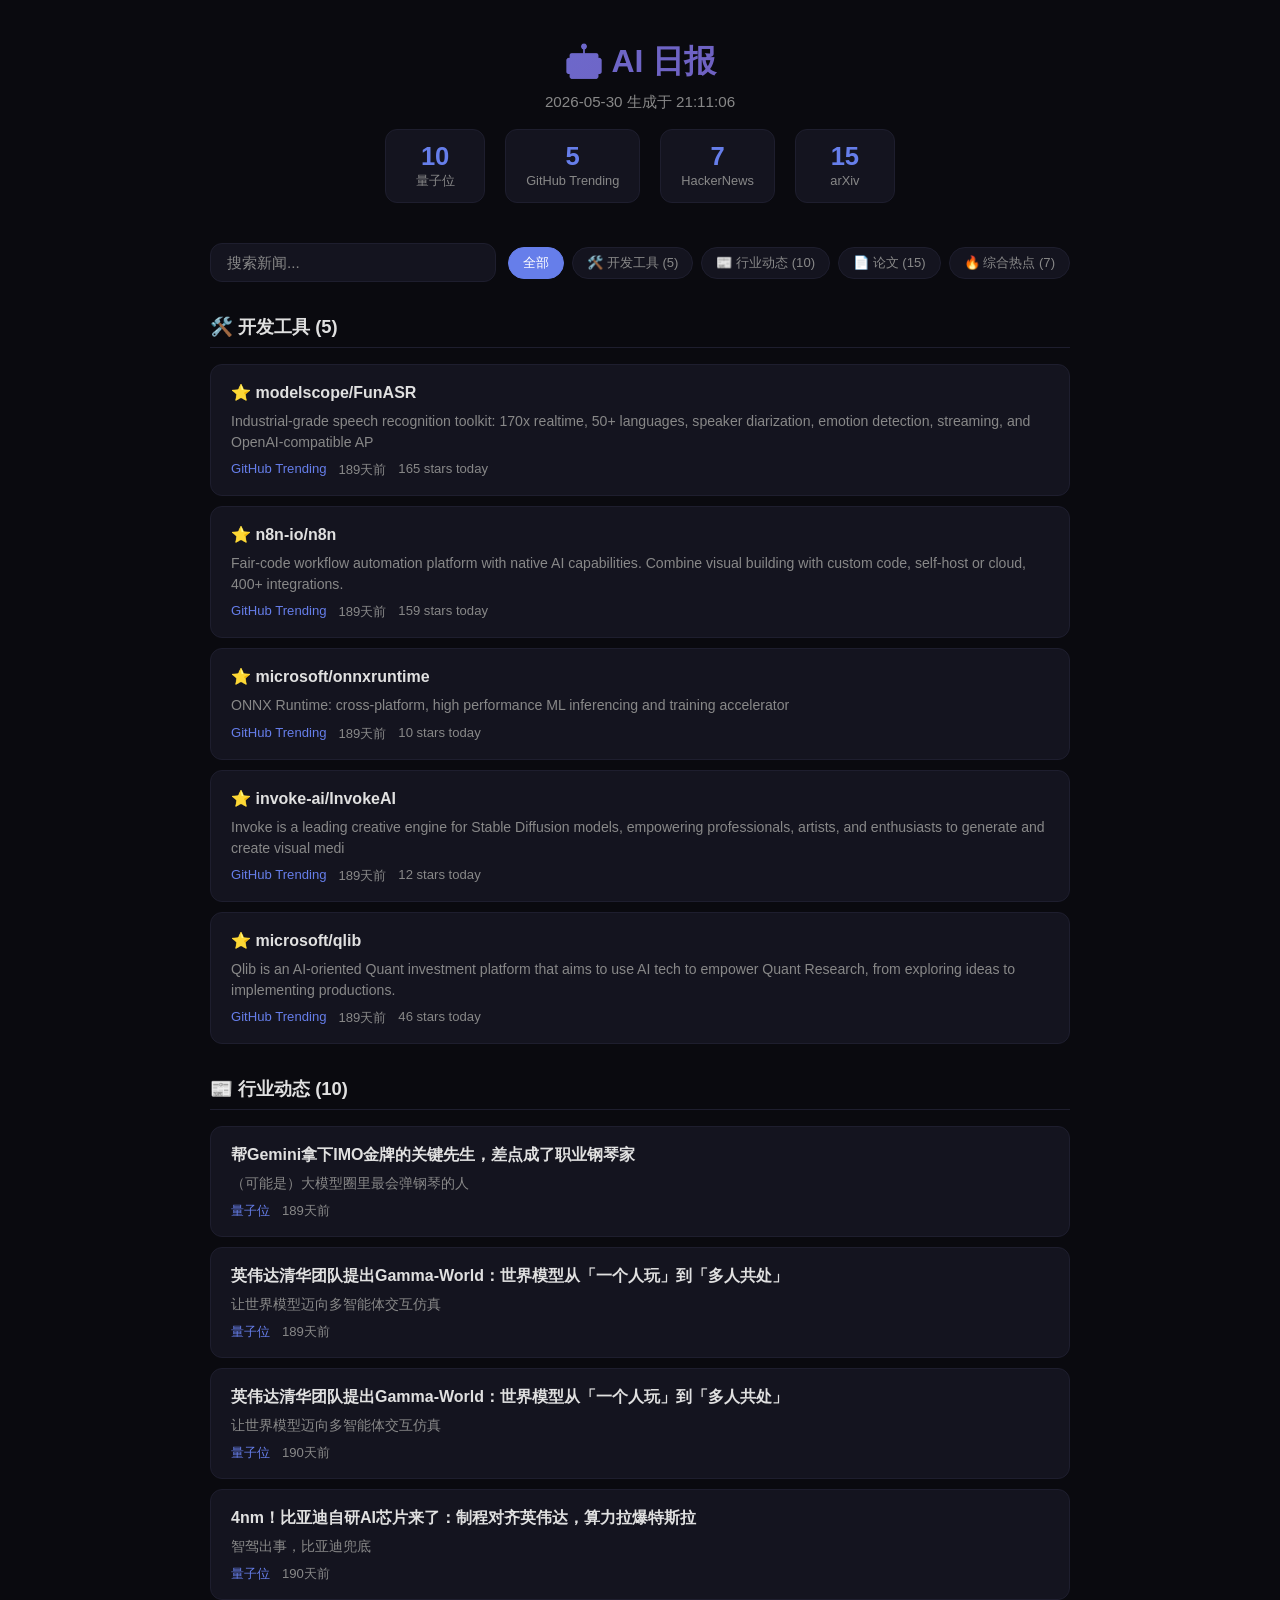
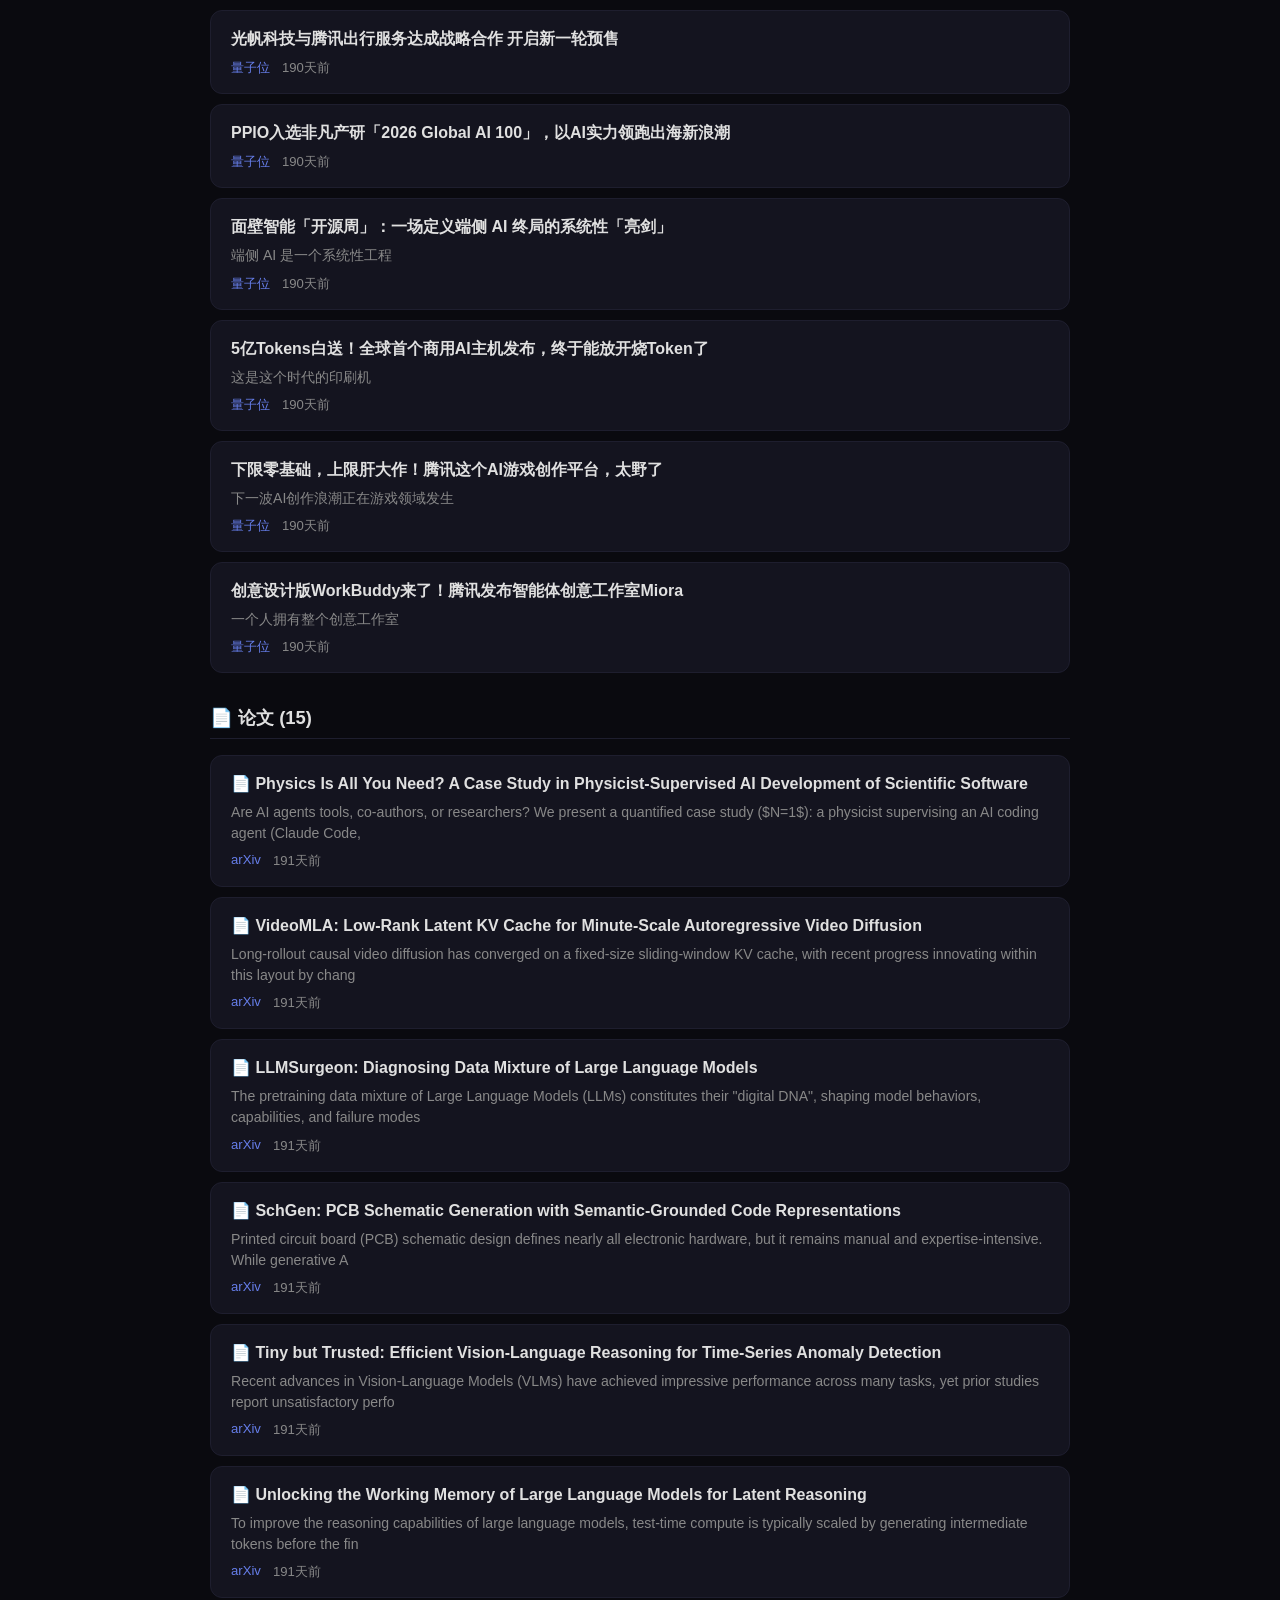
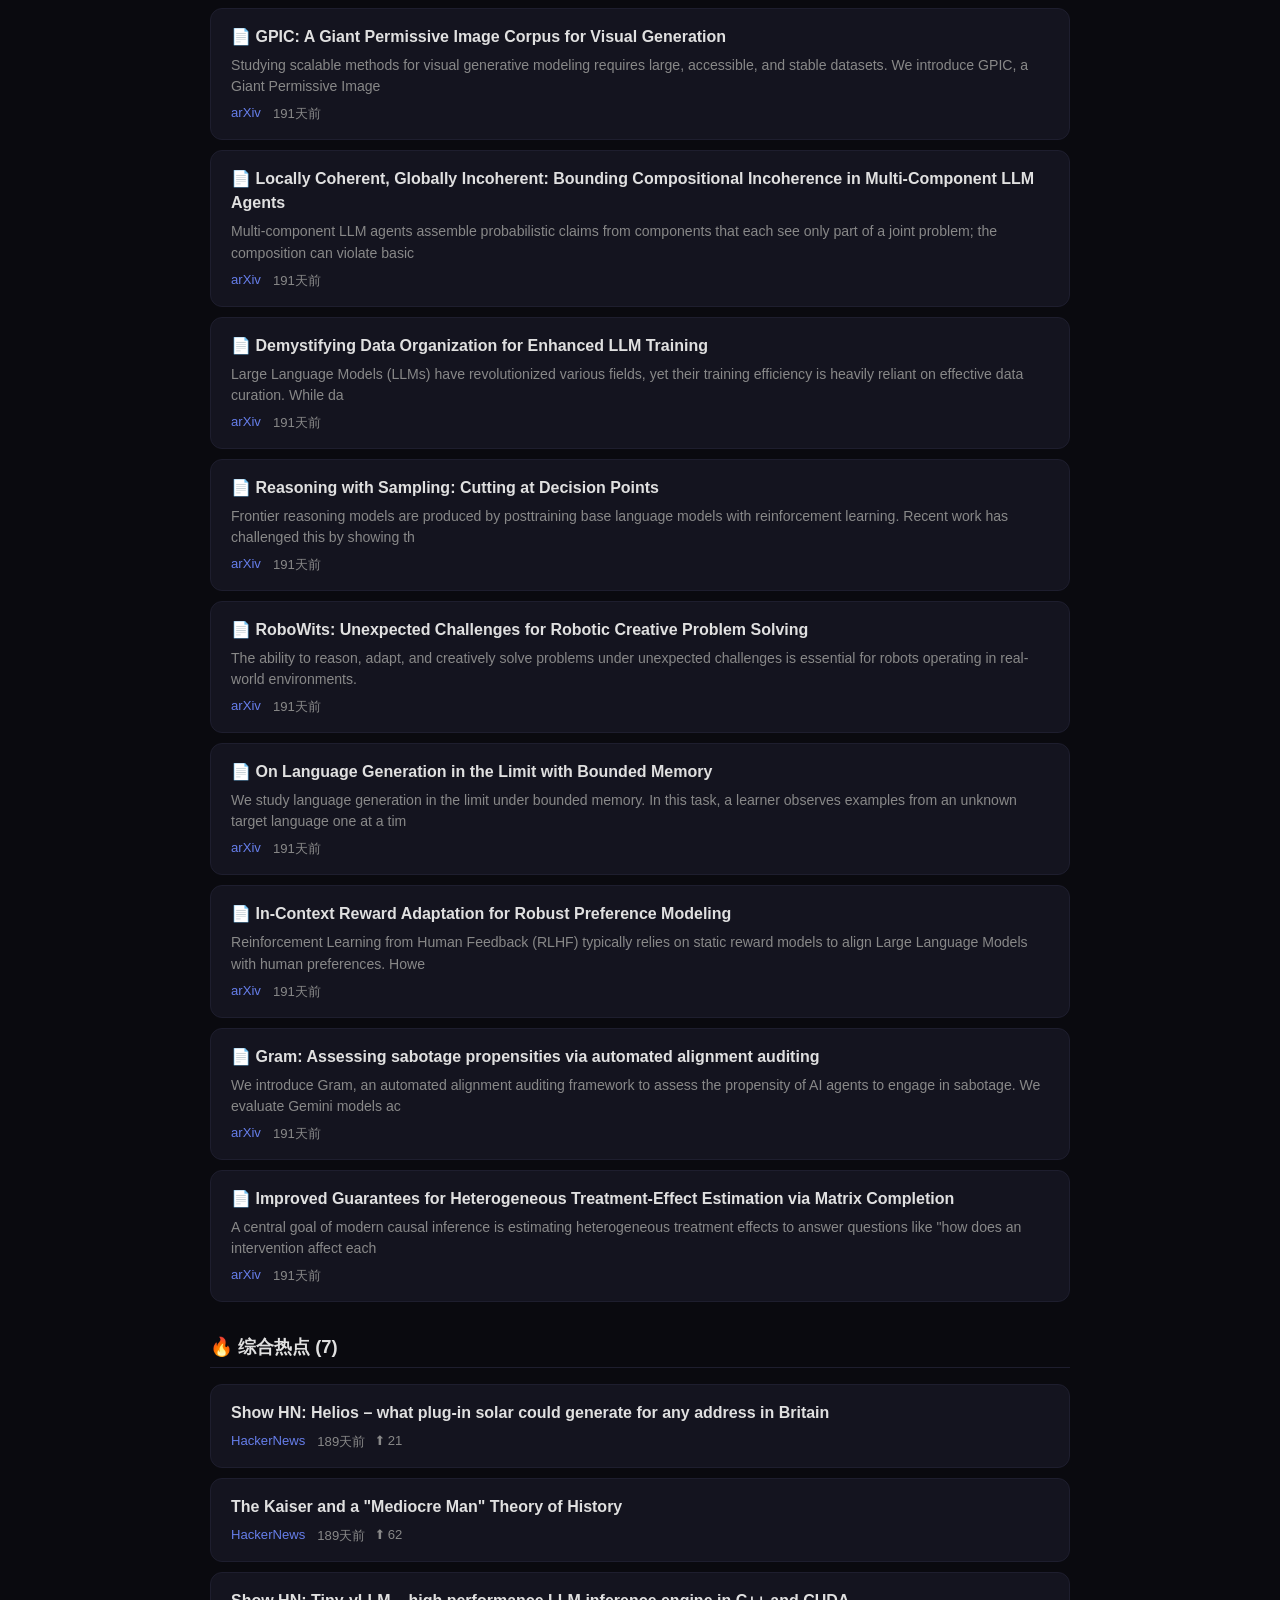
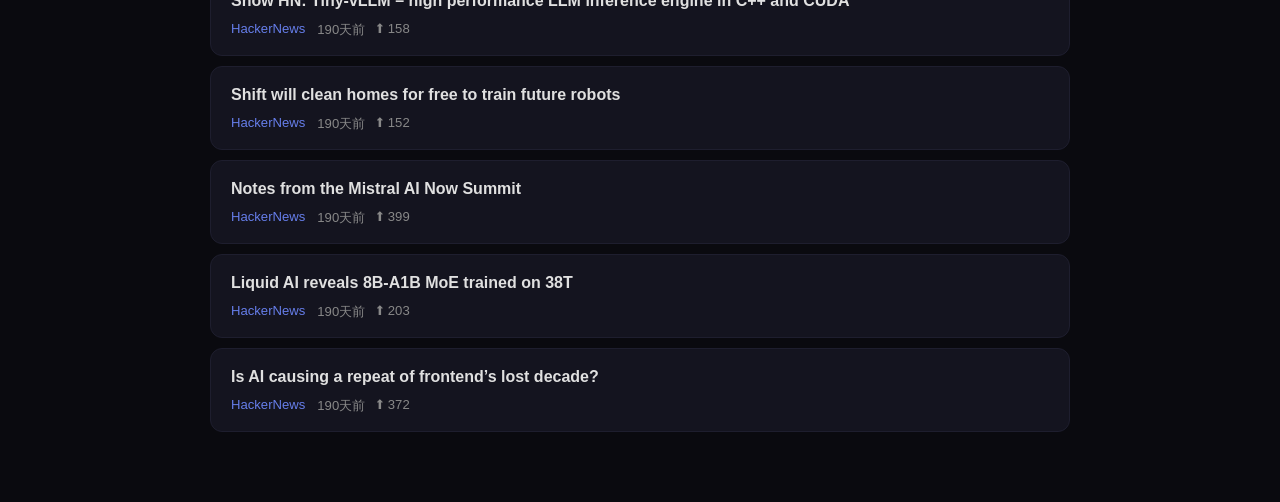
==== assets/index.html @ e18d920a "@ feat: AI 热点日报 v1.0 - 6个免费数据源：aihot/GitHub Trending/HackerNews/Product Hunt/机器之心+量子位/arXiv - 暗色主题日报" ====
<!DOCTYPE html>
<html lang="zh-CN">
<head>
<meta charset="UTF-8">
<meta name="viewport" content="width=device-width, initial-scale=1.0">
<title>AI 日报</title>
<style>
*{margin:0;padding:0;box-sizing:border-box}
:root{
  --bg:#0a0a0f;--card:#14141f;--border:#1e1e2e;
  --text:#e0e0e0;--text2:#888;--accent:#667eea;
  --accent2:#764ba2;--green:#2ed573;--orange:#ffa502;--red:#ff4757;
  --radius:12px;
}
body{font-family:-apple-system,BlinkMacSystemFont,'Segoe UI',sans-serif;background:var(--bg);color:var(--text);min-height:100vh}
a{color:var(--accent);text-decoration:none}a:hover{text-decoration:underline}

.header{text-align:center;padding:40px 20px 20px;position:relative}
.header h1{font-size:2em;background:linear-gradient(135deg,var(--accent),var(--accent2));-webkit-background-clip:text;-webkit-text-fill-color:transparent;margin-bottom:8px}
.header .date{color:var(--text2);font-size:.95em}
.header .stats{display:flex;gap:20px;justify-content:center;margin-top:16px;flex-wrap:wrap}
.stat{background:var(--card);border:1px solid var(--border);border-radius:var(--radius);padding:12px 20px;text-align:center;min-width:100px}
.stat .num{font-size:1.6em;font-weight:800;color:var(--accent)}
.stat .label{color:var(--text2);font-size:.8em;margin-top:2px}

.controls{max-width:900px;margin:20px auto;padding:0 20px;display:flex;gap:12px;flex-wrap:wrap;align-items:center}
.search{flex:1;min-width:200px;padding:10px 16px;background:var(--card);border:1px solid var(--border);border-radius:var(--radius);color:var(--text);font-size:.95em;outline:none}
.search:focus{border-color:var(--accent)}
.search::placeholder{color:var(--text2)}

.tags{display:flex;gap:8px;flex-wrap:wrap}
.tag{padding:6px 14px;border-radius:20px;font-size:.82em;cursor:pointer;border:1px solid var(--border);background:var(--card);color:var(--text2);transition:all .2s}
.tag:hover,.tag.active{background:var(--accent);color:#fff;border-color:var(--accent)}

.main{max-width:900px;margin:0 auto;padding:0 20px 60px}

.section{margin-top:32px}
.section-title{font-size:1.15em;font-weight:700;color:var(--text);margin-bottom:16px;padding-bottom:8px;border-bottom:1px solid var(--border)}

.item{background:var(--card);border:1px solid var(--border);border-radius:var(--radius);padding:16px 20px;margin-bottom:10px;transition:border-color .2s;display:block}
.item:hover{border-color:var(--accent)}
.item-title{font-size:1em;font-weight:600;color:var(--text);line-height:1.5}
.item-meta{display:flex;gap:12px;margin-top:8px;font-size:.82em;color:var(--text2);flex-wrap:wrap}
.item-meta .source{color:var(--accent);font-weight:500}
.item-summary{color:var(--text2);font-size:.88em;margin-top:6px;line-height:1.5}

.source-pills{display:flex;gap:6px;flex-wrap:wrap;margin-top:8px}
.source-pill{font-size:.72em;padding:2px 8px;border-radius:10px;background:rgba(102,126,234,.15);color:var(--accent)}

.empty{text-align:center;padding:60px 20px;color:var(--text2)}
.empty .icon{font-size:3em;margin-bottom:12px}

.loading{text-align:center;padding:60px 20px;color:var(--text2)}
.spinner{width:40px;height:40px;border:3px solid var(--border);border-top-color:var(--accent);border-radius:50%;animation:spin 1s linear infinite;margin:0 auto 16px}
@keyframes spin{to{transform:rotate(360deg)}}

@media(max-width:600px){
  .header h1{font-size:1.5em}
  .controls{flex-direction:column}
  .item{padding:12px 16px}
}
</style>
</head>
<body>

<div class="header">
  <h1>🤖 AI 日报</h1>
  <div class="date" id="date"></div>
  <div class="stats" id="stats"></div>
</div>

<div class="controls">
  <input class="search" id="search" placeholder="搜索新闻..." autocomplete="off">
  <div class="tags" id="tags"></div>
</div>

<div class="main" id="main">
  <div class="loading"><div class="spinner"></div>加载中...</div>
</div>

<script>
const CAT_LABELS = {
  'ai-models':'🧠 AI 模型','ai-products':'🚀 AI 产品','ai-tools':'🛠️ 开发工具',
  'ai-industry':'📰 行业动态','ai-paper':'📄 论文','ai-general':'🔥 综合热点',
  'tip':'💡 技巧','industry':'🏢 行业','paper':'📄 论文'
};
let DATA = null;
let activeTag = 'all';

async function loadData(){
  try{
    const r = await fetch('./latest.json?t='+Date.now());
    if(!r.ok) throw new Error(r.status);
    DATA = await r.json();
    render();
  }catch(e){
    document.getElementById('main').innerHTML='<div class="empty"><div class="icon">📭</div><p>暂无数据，请稍后再试</p><p style="font-size:.85em;margin-top:8px;color:#555">'+e.message+'</p></div>';
  }
}

function render(){
  if(!DATA)return;
  // Date
  document.getElementById('date').textContent=DATA.date+' 生成于 '+new Date(DATA.generated_at).toLocaleTimeString('zh-CN');
  // Stats
  let statsHtml='';
  for(const[src,cnt] of Object.entries(DATA.sources||{})){
    statsHtml+=`<div class="stat"><div class="num">${cnt}</div><div class="label">${src}</div></div>`;
  }
  document.getElementById('stats').innerHTML=statsHtml;
  // Tags
  const cats=Object.keys(DATA.categories||{});
  let tagsHtml='<div class="tag active" data-cat="all">全部</div>';
  for(const cat of cats){
    const label=CAT_LABELS[cat]||cat;
    const count=DATA.categories[cat].items.length;
    tagsHtml+=`<div class="tag" data-cat="${cat}">${label} (${count})</div>`;
  }
  document.getElementById('tags').innerHTML=tagsHtml;
  document.querySelectorAll('.tag').forEach(t=>{
    t.onclick=()=>{
      document.querySelectorAll('.tag').forEach(x=>x.classList.remove('active'));
      t.classList.add('active');
      activeTag=t.dataset.cat;
      renderItems();
    };
  });
  renderItems();
}

function renderItems(){
  if(!DATA)return;
  const q=document.getElementById('search').value.toLowerCase();
  let html='';
  const cats=activeTag==='all'?Object.keys(DATA.categories||{}):[activeTag];
  let total=0;
  for(const cat of cats){
    const group=DATA.categories[cat];
    if(!group)continue;
    const items=group.items.filter(i=>{
      if(q&&!i.title.toLowerCase().includes(q)&&!(i.summary||'').toLowerCase().includes(q))return false;
      return true;
    });
    if(!items.length)continue;
    total+=items.length;
    html+=`<div class="section"><div class="section-title">${group.label} (${items.length})</div>`;
    for(const item of items){
      html+=`<a class="item" href="${esc(item.url)}" target="_blank" rel="noopener">
        <div class="item-title">${esc(item.title)}</div>
        ${item.summary?`<div class="item-summary">${esc(item.summary.slice(0,150))}</div>`:''}
        <div class="item-meta">
          <span class="source">${esc(item.source_name||item.source)}</span>
          <span>${timeAgo(item.published_at)}</span>
          ${item.meta&&item.meta.score?`<span>⬆ ${item.meta.score}</span>`:''}
          ${item.meta&&item.meta.stars?`<span>${item.meta.stars}</span>`:''}
        </div>
      </a>`;
    }
    html+='</div>';
  }
  if(!total)html='<div class="empty"><div class="icon">🔍</div><p>没有匹配的新闻</p></div>';
  document.getElementById('main').innerHTML=html;
}

function esc(s){return(s||'').replace(/&/g,'&amp;').replace(/</g,'&lt;').replace(/>/g,'&gt;').replace(/"/g,'&quot;')}
function timeAgo(iso){
  if(!iso)return'';
  try{
    const d=new Date(iso);const now=Date.now();const diff=(now-d.getTime())/1000;
    if(diff<60)return'刚刚';if(diff<3600)return Math.floor(diff/60)+'分钟前';
    if(diff<86400)return Math.floor(diff/3600)+'小时前';
    return Math.floor(diff/86400)+'天前';
  }catch(e){return''}
}

document.getElementById('search').addEventListener('input',renderItems);
loadData();
</script>
</body>
</html>
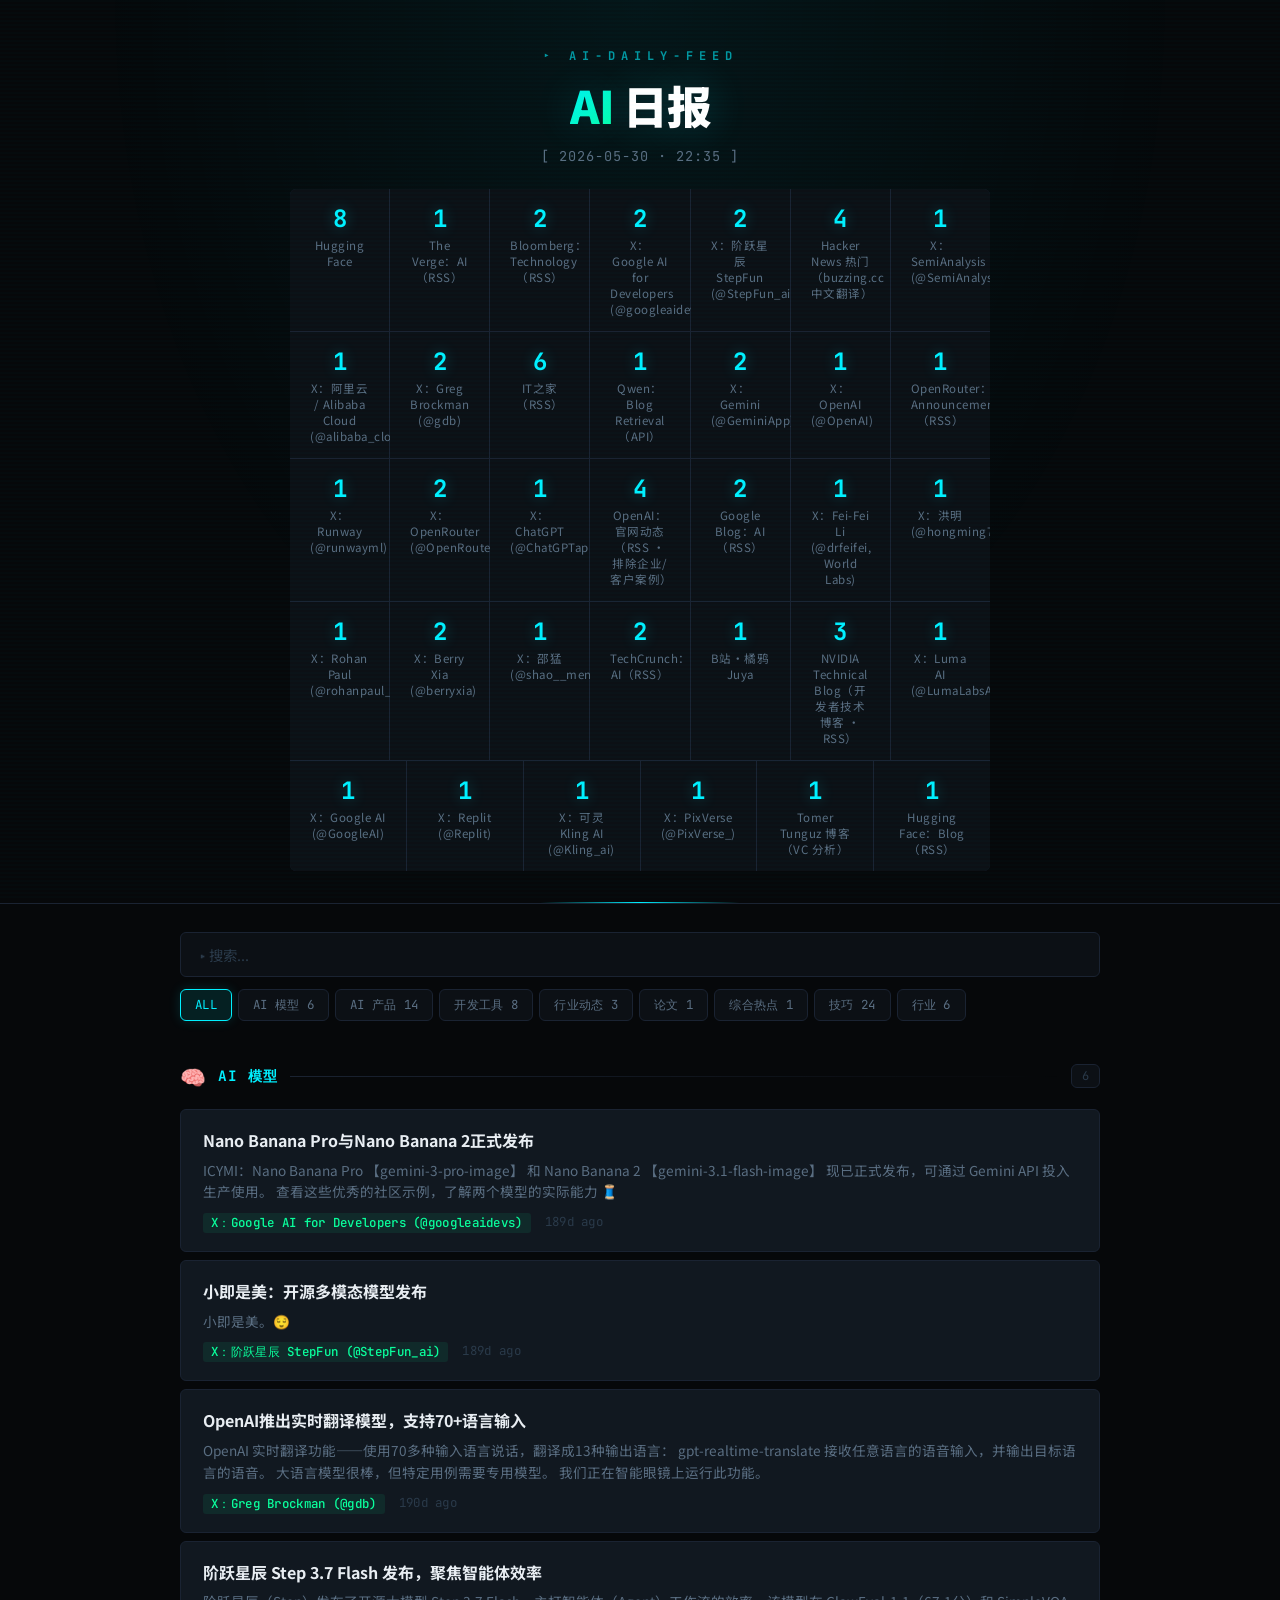
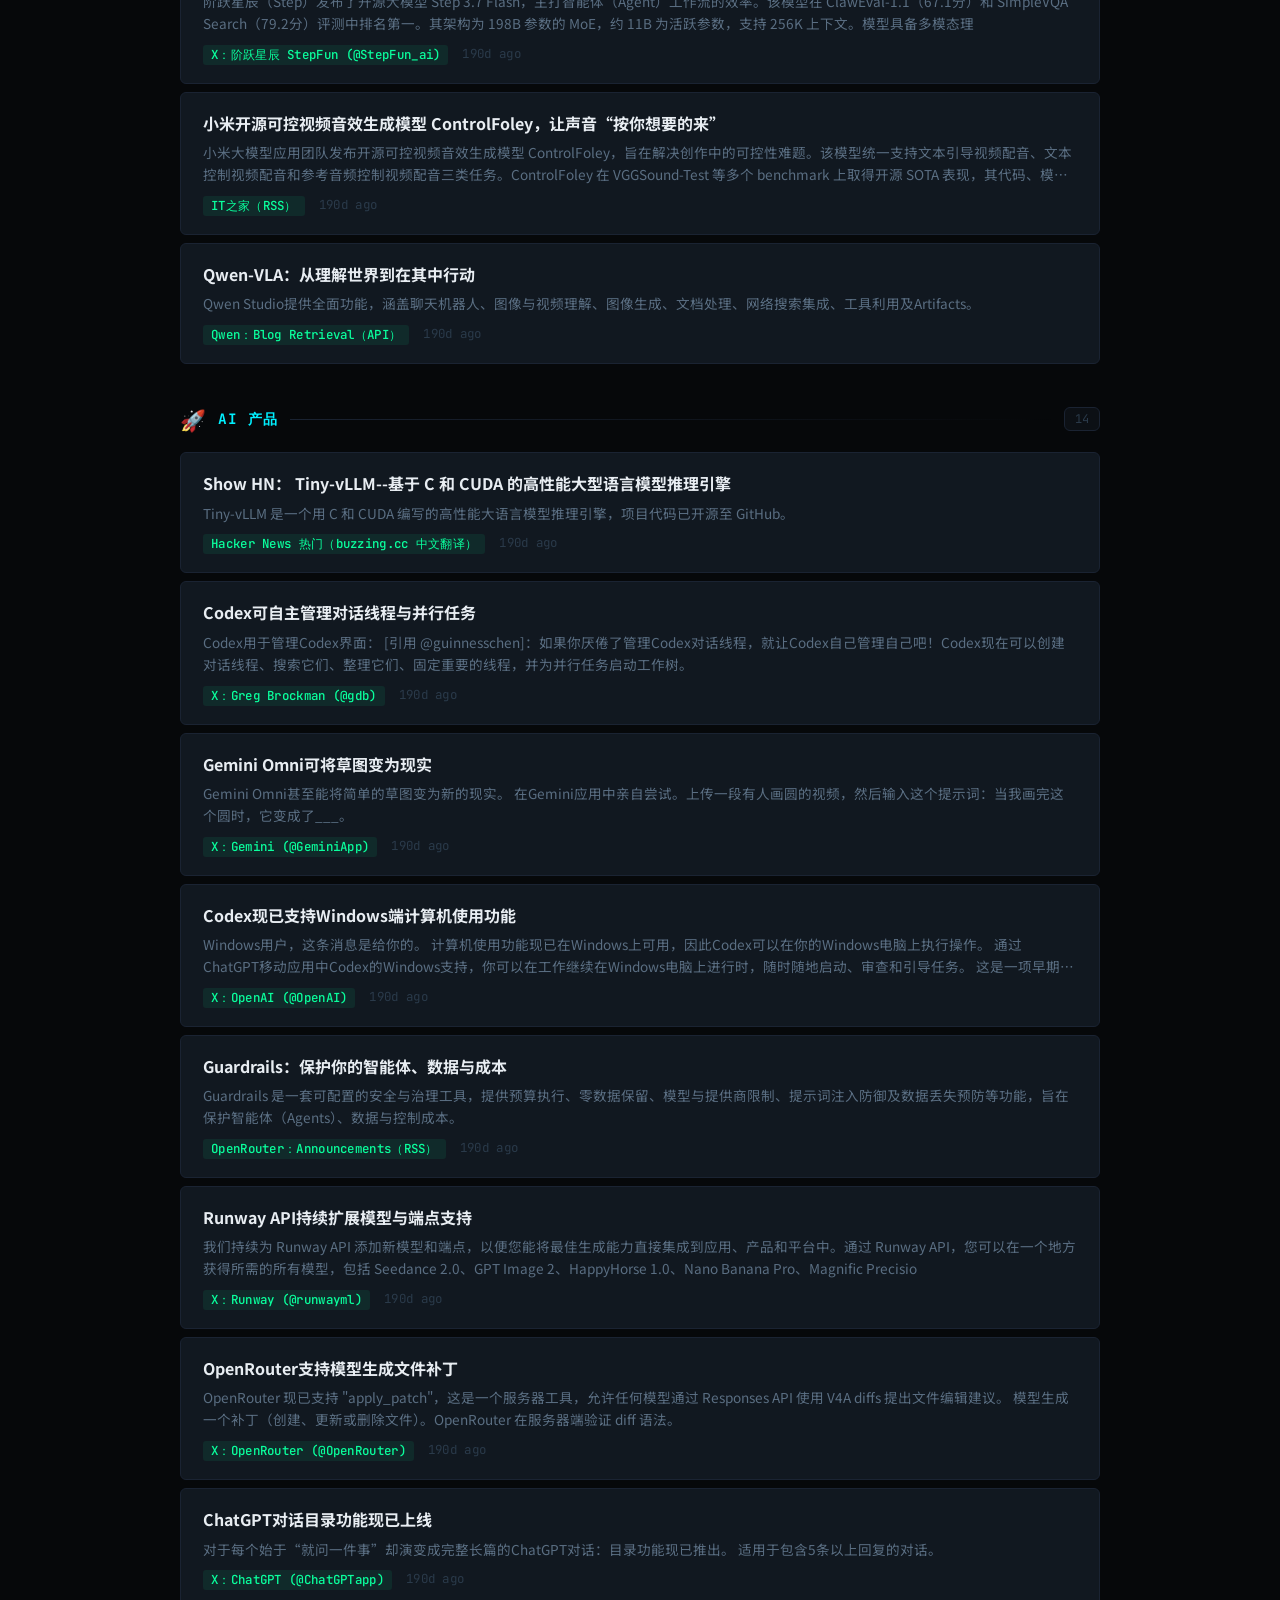
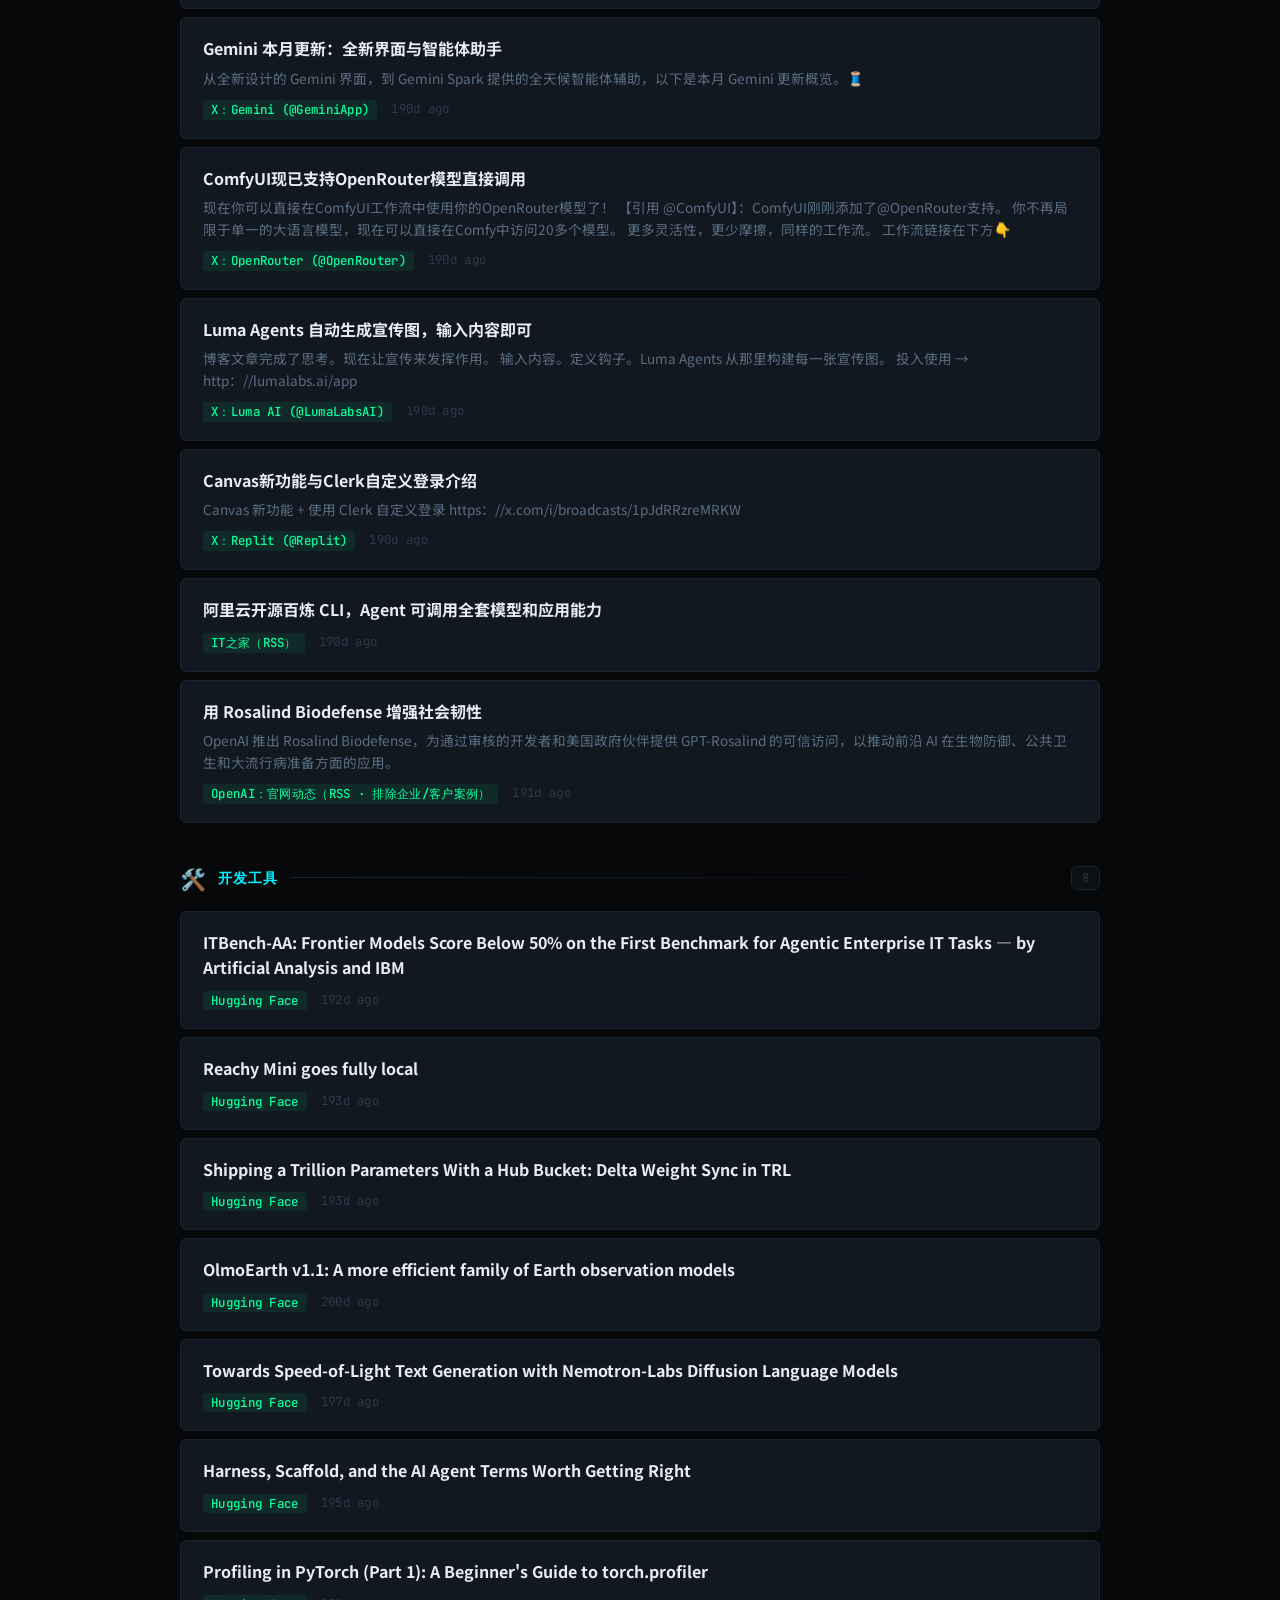
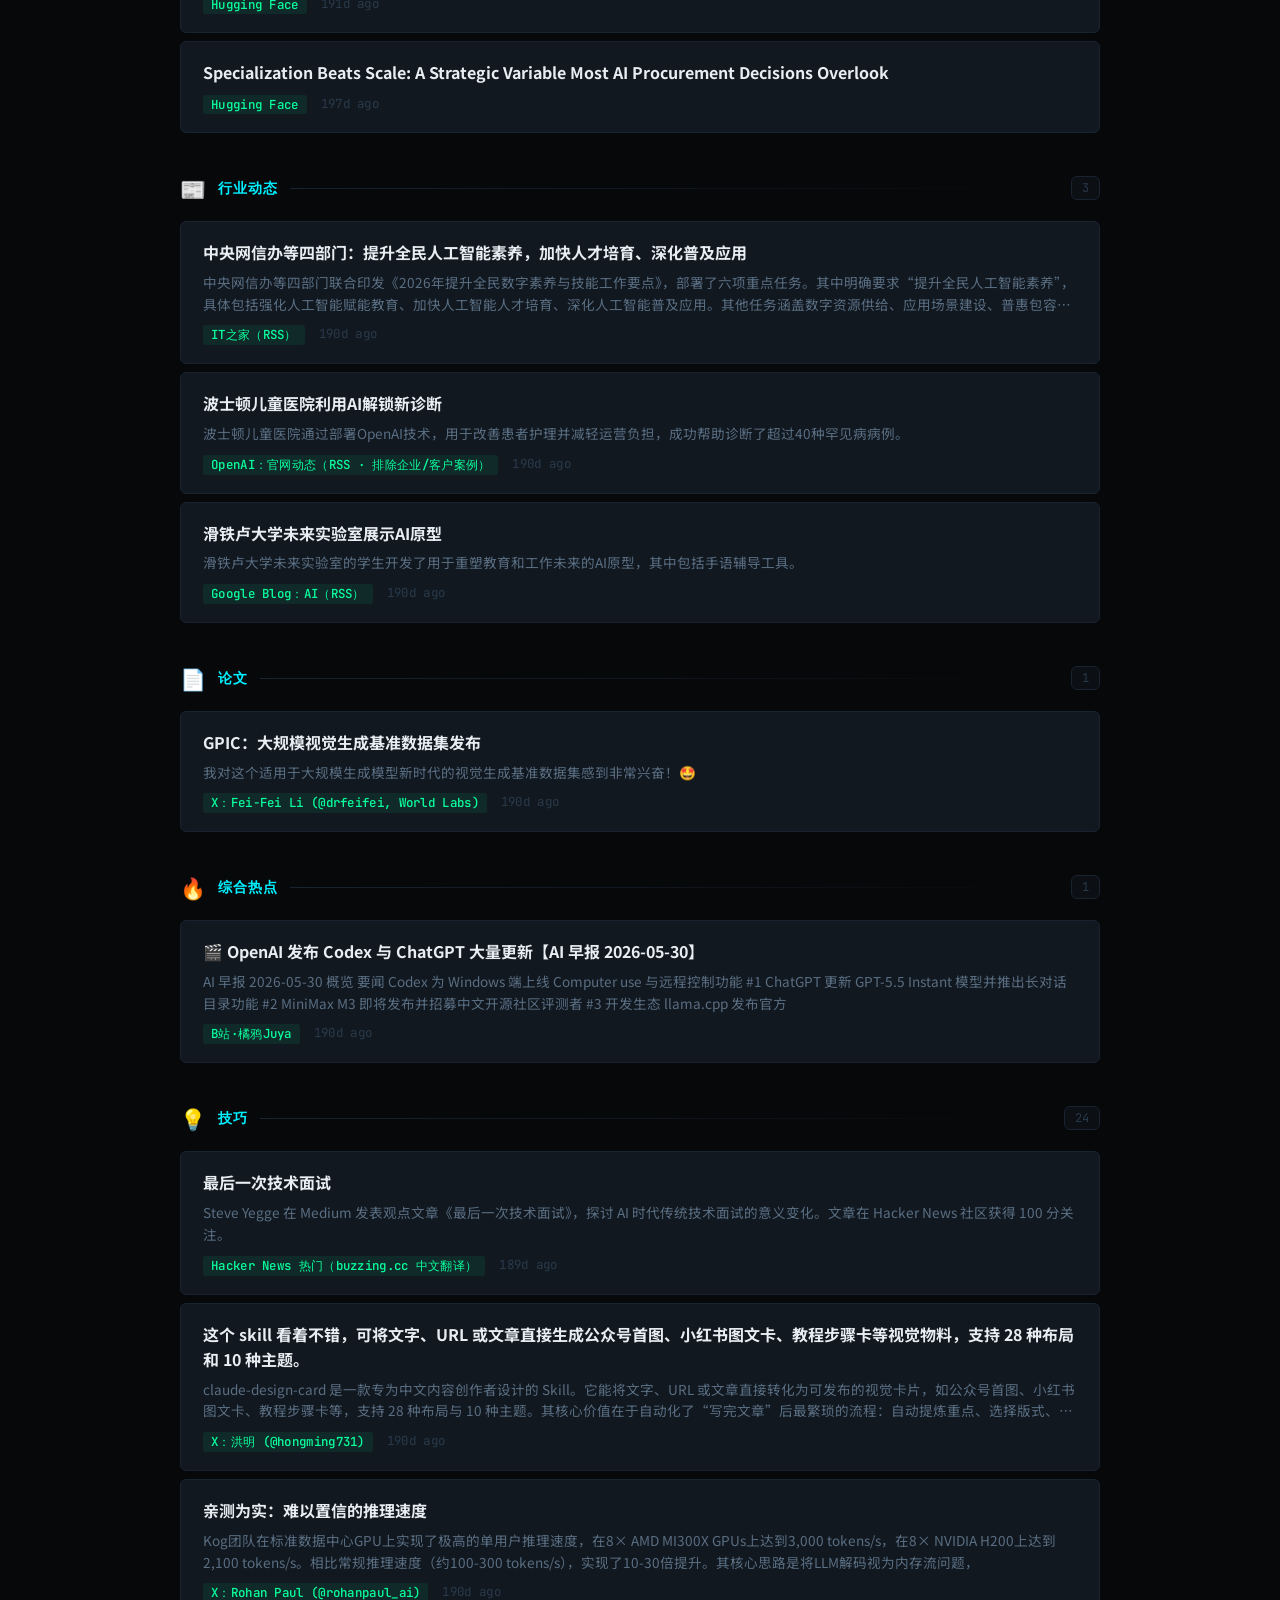
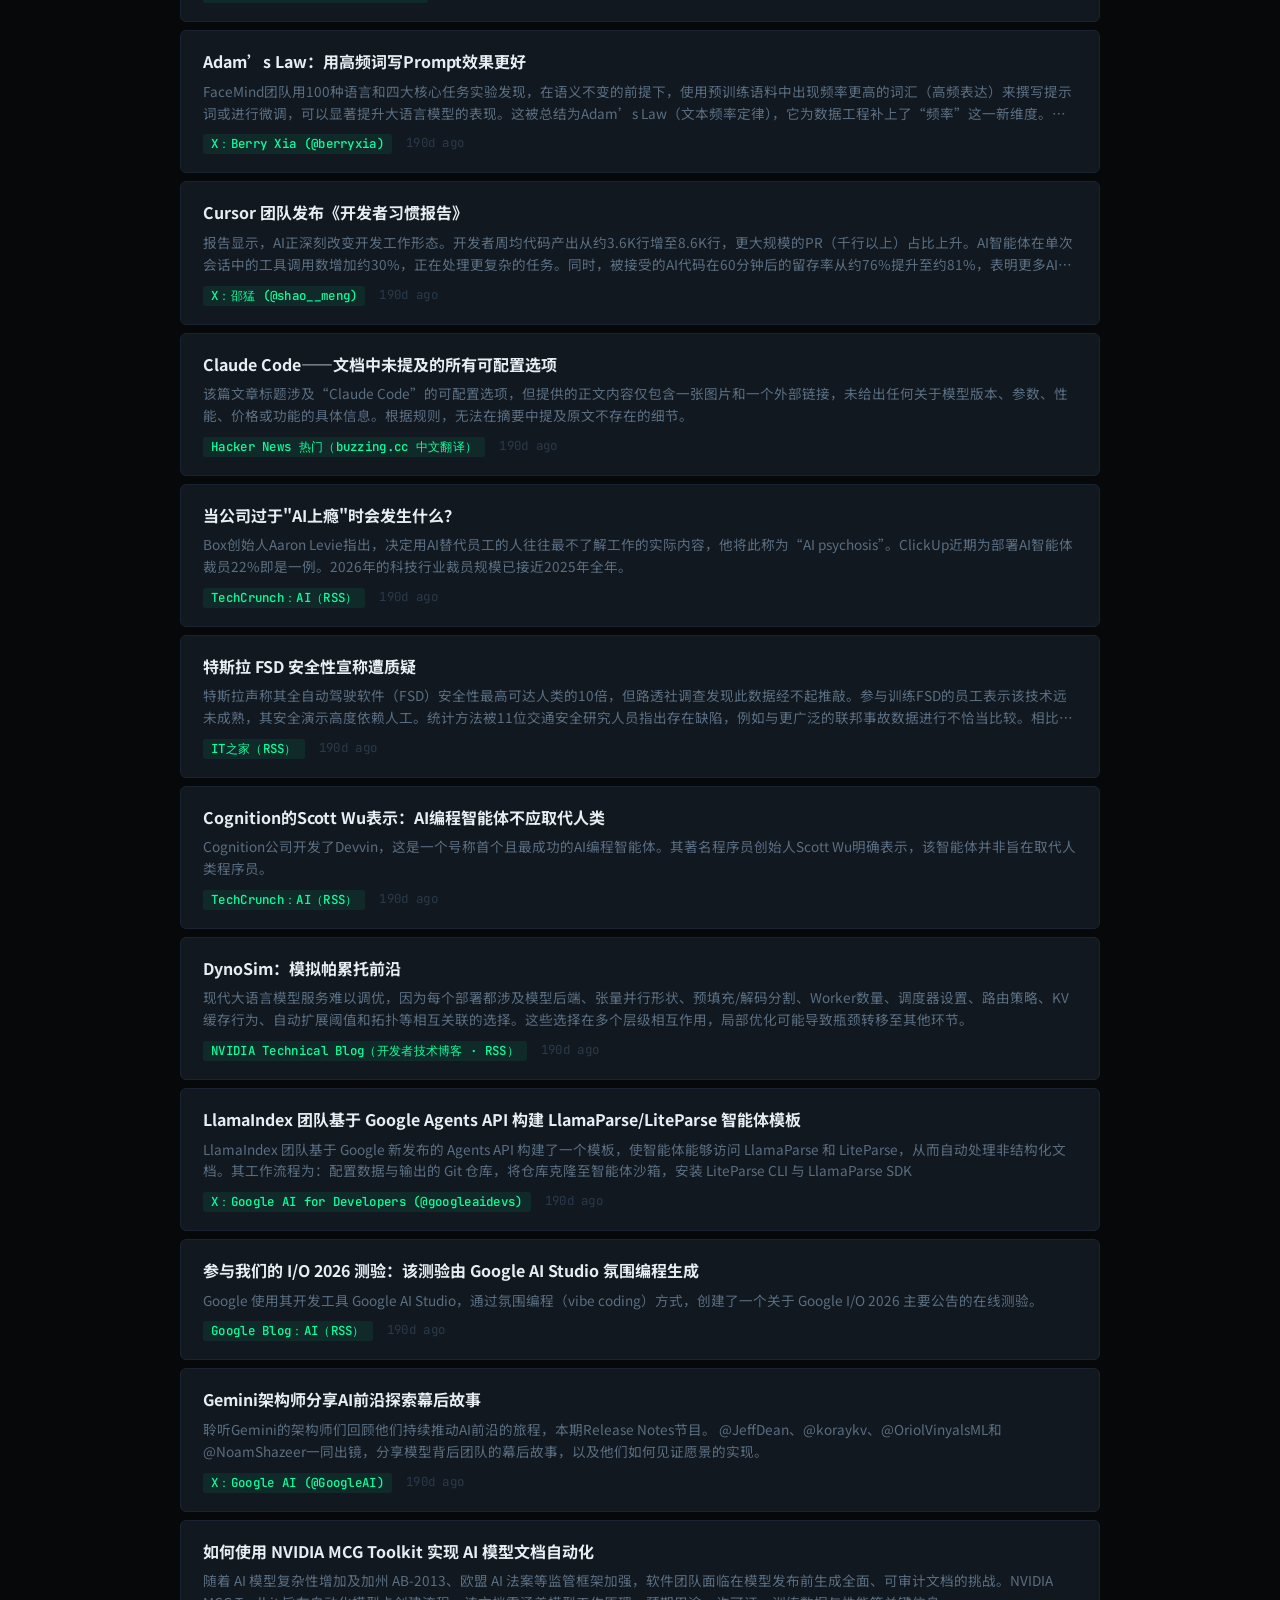
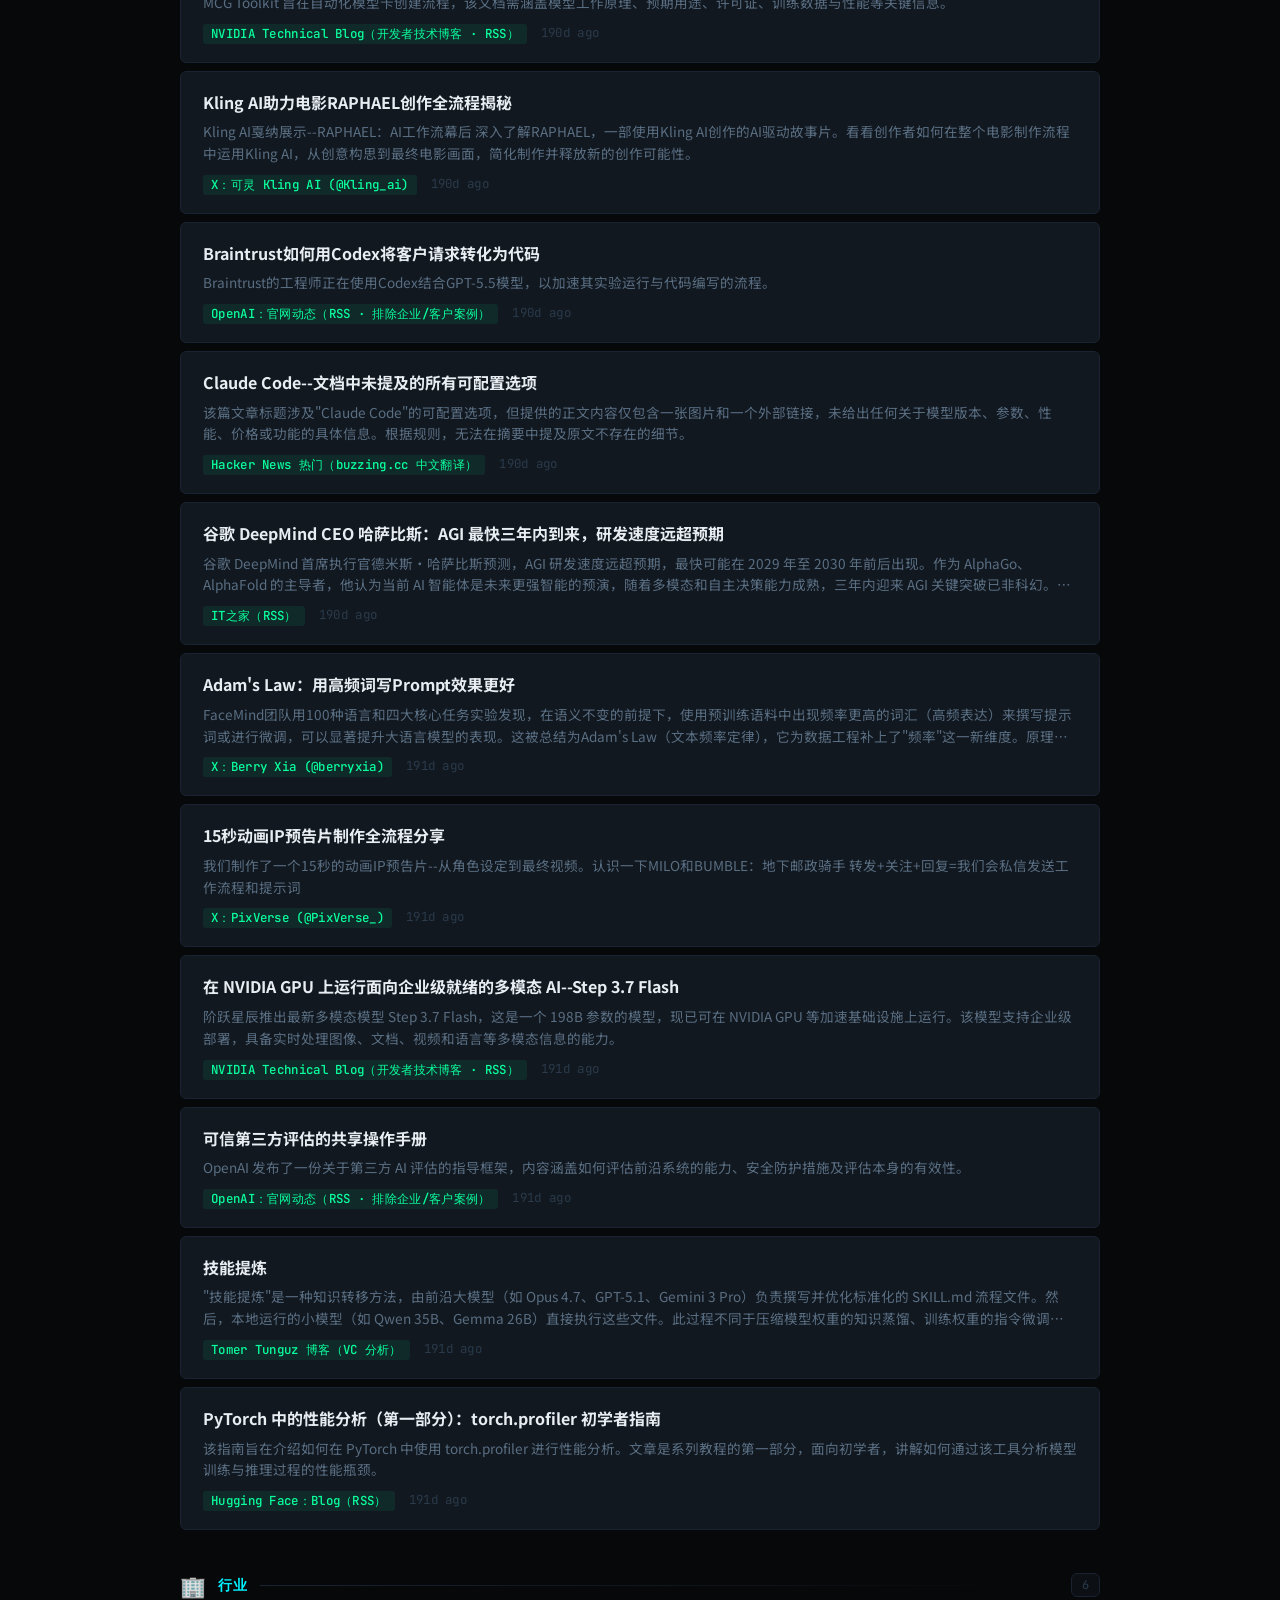
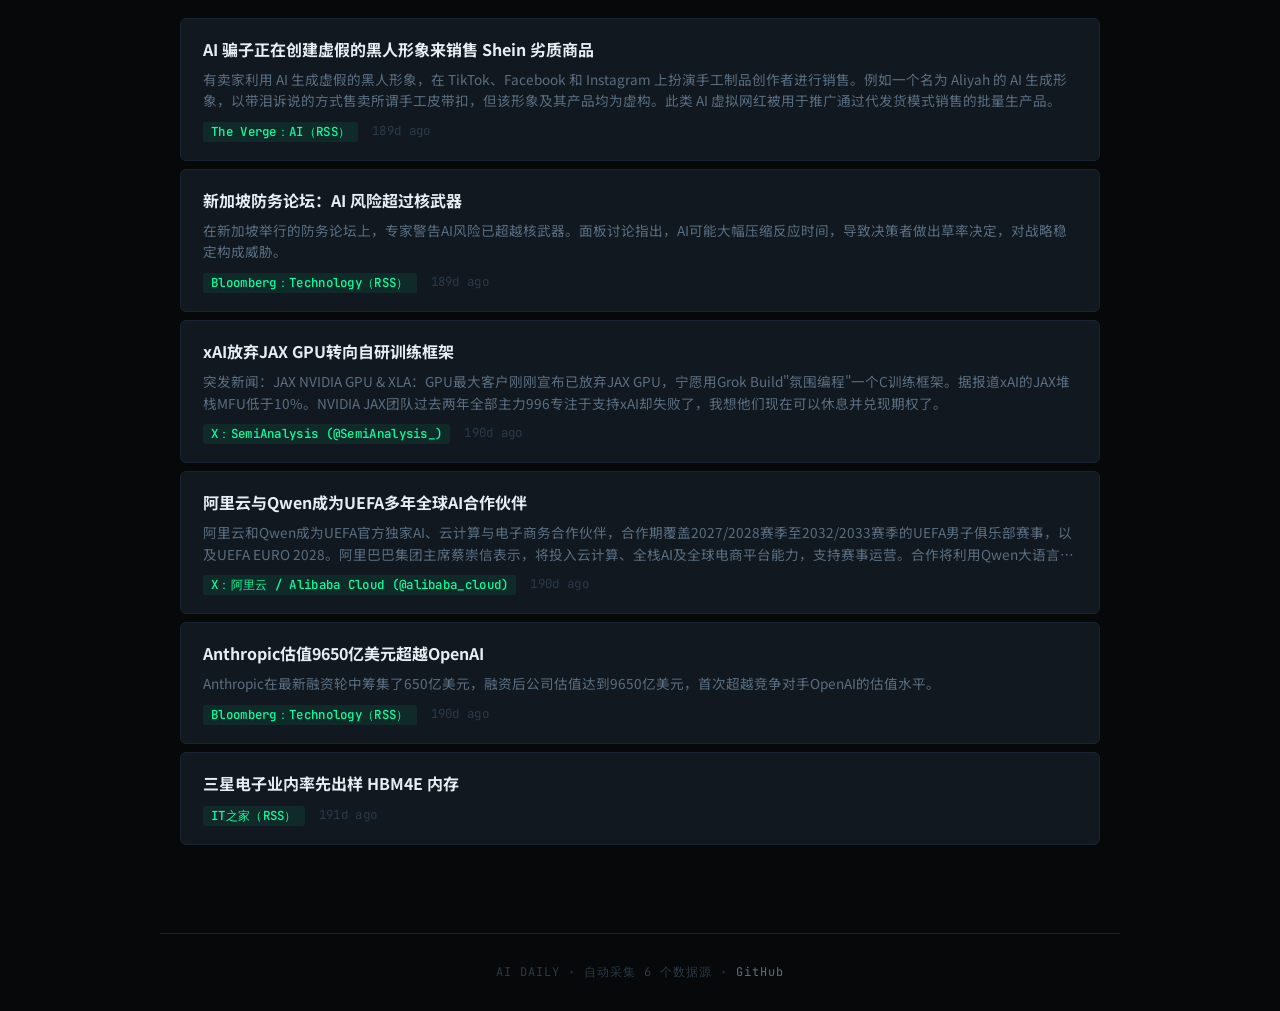
==== commit d315cbb8: "@ refactor: simplify + 新设计 + B站AI早报完整内容 前端重设计： - 赛博朋克终端风格（JetBrains Mono + 霓虹绿/青 + 扫描线纹理） - 数据内嵌HTML" ====
--- a/assets/index.html
+++ b/assets/index.html
@@ -4,174 +4,252 @@
 <meta charset="UTF-8">
 <meta name="viewport" content="width=device-width, initial-scale=1.0">
 <title>AI 日报</title>
+<link rel="preconnect" href="https://fonts.googleapis.com">
+<link href="https://fonts.googleapis.com/css2?family=JetBrains+Mono:wght@400;700&family=Noto+Sans+SC:wght@400;500;700;900&display=swap" rel="stylesheet">
 <style>
 *{margin:0;padding:0;box-sizing:border-box}
 :root{
-  --bg:#0a0a0f;--card:#14141f;--border:#1e1e2e;
-  --text:#e0e0e0;--text2:#888;--accent:#667eea;
-  --accent2:#764ba2;--green:#2ed573;--orange:#ffa502;--red:#ff4757;
-  --radius:12px;
-}
-body{font-family:-apple-system,BlinkMacSystemFont,'Segoe UI',sans-serif;background:var(--bg);color:var(--text);min-height:100vh}
-a{color:var(--accent);text-decoration:none}a:hover{text-decoration:underline}
-
-.header{text-align:center;padding:40px 20px 20px;position:relative}
-.header h1{font-size:2em;background:linear-gradient(135deg,var(--accent),var(--accent2));-webkit-background-clip:text;-webkit-text-fill-color:transparent;margin-bottom:8px}
-.header .date{color:var(--text2);font-size:.95em}
-.header .stats{display:flex;gap:20px;justify-content:center;margin-top:16px;flex-wrap:wrap}
-.stat{background:var(--card);border:1px solid var(--border);border-radius:var(--radius);padding:12px 20px;text-align:center;min-width:100px}
-.stat .num{font-size:1.6em;font-weight:800;color:var(--accent)}
-.stat .label{color:var(--text2);font-size:.8em;margin-top:2px}
-
-.controls{max-width:900px;margin:20px auto;padding:0 20px;display:flex;gap:12px;flex-wrap:wrap;align-items:center}
-.search{flex:1;min-width:200px;padding:10px 16px;background:var(--card);border:1px solid var(--border);border-radius:var(--radius);color:var(--text);font-size:.95em;outline:none}
-.search:focus{border-color:var(--accent)}
-.search::placeholder{color:var(--text2)}
-
-.tags{display:flex;gap:8px;flex-wrap:wrap}
-.tag{padding:6px 14px;border-radius:20px;font-size:.82em;cursor:pointer;border:1px solid var(--border);background:var(--card);color:var(--text2);transition:all .2s}
-.tag:hover,.tag.active{background:var(--accent);color:#fff;border-color:var(--accent)}
-
-.main{max-width:900px;margin:0 auto;padding:0 20px 60px}
-
-.section{margin-top:32px}
-.section-title{font-size:1.15em;font-weight:700;color:var(--text);margin-bottom:16px;padding-bottom:8px;border-bottom:1px solid var(--border)}
-
-.item{background:var(--card);border:1px solid var(--border);border-radius:var(--radius);padding:16px 20px;margin-bottom:10px;transition:border-color .2s;display:block}
-.item:hover{border-color:var(--accent)}
-.item-title{font-size:1em;font-weight:600;color:var(--text);line-height:1.5}
-.item-meta{display:flex;gap:12px;margin-top:8px;font-size:.82em;color:var(--text2);flex-wrap:wrap}
-.item-meta .source{color:var(--accent);font-weight:500}
-.item-summary{color:var(--text2);font-size:.88em;margin-top:6px;line-height:1.5}
-
-.source-pills{display:flex;gap:6px;flex-wrap:wrap;margin-top:8px}
-.source-pill{font-size:.72em;padding:2px 8px;border-radius:10px;background:rgba(102,126,234,.15);color:var(--accent)}
-
-.empty{text-align:center;padding:60px 20px;color:var(--text2)}
-.empty .icon{font-size:3em;margin-bottom:12px}
-
-.loading{text-align:center;padding:60px 20px;color:var(--text2)}
-.spinner{width:40px;height:40px;border:3px solid var(--border);border-top-color:var(--accent);border-radius:50%;animation:spin 1s linear infinite;margin:0 auto 16px}
+  --bg:#06080a;--surface:#0c1015;--card:#111820;--border:#1a2332;
+  --text:#c8d6e5;--text2:#5a6e82;--dim:#2a3a4a;
+  --neon:#00f0ff;--neon2:#0aff9d;--neon3:#ff3e6c;--amber:#ffb800;
+  --glow:0 0 20px rgba(0,240,255,.15);
+  --radius:6px;
+}
+html{scroll-behavior:smooth}
+body{
+  font-family:'Noto Sans SC',sans-serif;background:var(--bg);color:var(--text);
+  min-height:100vh;position:relative;overflow-x:hidden;
+}
+body::before{
+  content:'';position:fixed;top:0;left:0;width:100%;height:100%;
+  background:repeating-linear-gradient(0deg,transparent,transparent 2px,rgba(0,240,255,.015) 2px,rgba(0,240,255,.015) 4px);
+  pointer-events:none;z-index:9999;
+}
+body::after{
+  content:'';position:fixed;top:0;left:0;width:100%;height:100%;
+  background:radial-gradient(ellipse at 50% 0%,rgba(0,240,255,.06) 0%,transparent 60%);
+  pointer-events:none;z-index:0;
+}
+a{color:var(--neon);text-decoration:none;transition:all .2s}
+a:hover{color:var(--neon2);text-shadow:0 0 12px rgba(0,255,157,.3)}
+
+/* ── HEADER ── */
+.header{
+  padding:48px 24px 32px;text-align:center;position:relative;z-index:1;
+  border-bottom:1px solid var(--border);
+}
+.header::after{
+  content:'';position:absolute;bottom:0;left:50%;transform:translateX(-50%);
+  width:200px;height:1px;background:linear-gradient(90deg,transparent,var(--neon),transparent);
+}
+.logo{
+  font-family:'JetBrains Mono',monospace;font-size:.75em;font-weight:700;
+  color:var(--neon);letter-spacing:6px;text-transform:uppercase;margin-bottom:8px;
+  opacity:.6;
+}
+.header h1{
+  font-size:2.8em;font-weight:900;color:#fff;letter-spacing:-1px;
+  text-shadow:0 0 40px rgba(0,240,255,.2);
+}
+.header h1 span{
+  background:linear-gradient(135deg,var(--neon),var(--neon2));
+  -webkit-background-clip:text;-webkit-text-fill-color:transparent;
+}
+.date{font-family:'JetBrains Mono',monospace;color:var(--text2);font-size:.85em;margin-top:10px;letter-spacing:1px}
+
+/* ── STATS BAR ── */
+.stats-bar{
+  display:flex;gap:1px;justify-content:center;margin-top:24px;flex-wrap:wrap;
+  background:var(--border);max-width:700px;margin-left:auto;margin-right:auto;border-radius:var(--radius);overflow:hidden;
+}
+.stat{
+  background:var(--surface);padding:14px 20px;text-align:center;flex:1;min-width:90px;
+}
+.stat .num{
+  font-family:'JetBrains Mono',monospace;font-size:1.5em;font-weight:700;
+  color:var(--neon);text-shadow:0 0 15px rgba(0,240,255,.3);
+}
+.stat .label{color:var(--text2);font-size:.72em;margin-top:3px;letter-spacing:.5px}
+
+/* ── CONTROLS ── */
+.controls{
+  max-width:960px;margin:28px auto;padding:0 20px;
+  display:flex;gap:12px;flex-wrap:wrap;align-items:center;position:relative;z-index:1;
+}
+.search{
+  flex:1;min-width:220px;padding:11px 18px;background:var(--surface);
+  border:1px solid var(--border);border-radius:var(--radius);
+  color:var(--text);font-size:.9em;font-family:'Noto Sans SC',sans-serif;outline:none;
+  transition:all .25s;
+}
+.search:focus{border-color:var(--neon);box-shadow:0 0 15px rgba(0,240,255,.1)}
+.search::placeholder{color:var(--dim)}
+.tags{display:flex;gap:6px;flex-wrap:wrap}
+.tag{
+  padding:6px 14px;border-radius:var(--radius);font-size:.78em;cursor:pointer;
+  border:1px solid var(--border);background:var(--surface);color:var(--text2);
+  font-family:'JetBrains Mono',monospace;letter-spacing:.3px;
+  transition:all .2s;
+}
+.tag:hover{border-color:var(--neon);color:var(--neon)}
+.tag.active{
+  background:rgba(0,240,255,.1);border-color:var(--neon);color:var(--neon);
+  box-shadow:0 0 12px rgba(0,240,255,.15);
+}
+
+/* ── MAIN ── */
+.main{max-width:960px;margin:0 auto;padding:0 20px 80px;position:relative;z-index:1}
+
+/* ── SECTION ── */
+.section{margin-top:40px}
+.section-head{
+  display:flex;align-items:center;gap:12px;margin-bottom:18px;
+}
+.section-icon{font-size:1.3em}
+.section-title{
+  font-family:'JetBrains Mono',monospace;font-size:.9em;font-weight:700;
+  color:var(--neon);letter-spacing:1px;text-transform:uppercase;
+}
+.section-line{flex:1;height:1px;background:linear-gradient(90deg,var(--border),transparent)}
+.section-count{
+  font-family:'JetBrains Mono',monospace;font-size:.75em;
+  color:var(--dim);background:var(--surface);padding:3px 10px;
+  border:1px solid var(--border);border-radius:var(--radius);
+}
+
+/* ── ITEM CARD ── */
+.item{
+  display:block;background:var(--card);border:1px solid var(--border);
+  border-radius:var(--radius);padding:18px 22px;margin-bottom:8px;
+  transition:all .25s;position:relative;overflow:hidden;
+}
+.item::before{
+  content:'';position:absolute;top:0;left:0;width:3px;height:100%;
+  background:var(--neon);opacity:0;transition:opacity .25s;
+}
+.item:hover{
+  border-color:rgba(0,240,255,.3);background:#131c28;
+  box-shadow:0 4px 20px rgba(0,0,0,.3),0 0 20px rgba(0,240,255,.05);
+}
+.item:hover::before{opacity:1}
+.item-title{
+  font-size:1em;font-weight:700;color:#e8edf2;line-height:1.6;
+}
+.item-title .emoji{margin-right:4px}
+.item-summary{
+  color:var(--text2);font-size:.85em;margin-top:6px;line-height:1.6;
+  display:-webkit-box;-webkit-line-clamp:2;-webkit-box-orient:vertical;overflow:hidden;
+}
+.item-meta{
+  display:flex;gap:14px;margin-top:10px;font-size:.78em;color:var(--dim);
+  font-family:'JetBrains Mono',monospace;letter-spacing:.3px;flex-wrap:wrap;
+}
+.item-meta .src{
+  color:var(--neon2);font-weight:500;
+  background:rgba(0,255,157,.08);padding:1px 8px;border-radius:3px;
+}
+.item-meta .score{color:var(--amber)}
+
+/* ── EMPTY / LOADING ── */
+.empty,.loading{text-align:center;padding:80px 20px;color:var(--text2)}
+.empty .icon{font-size:3em;margin-bottom:16px;opacity:.5}
+.loading-box{
+  display:inline-flex;flex-direction:column;align-items:center;gap:16px;
+}
+.loader{
+  width:48px;height:48px;border:2px solid var(--border);border-top-color:var(--neon);
+  border-radius:50%;animation:spin .8s linear infinite;
+}
 @keyframes spin{to{transform:rotate(360deg)}}
-
-@media(max-width:600px){
-  .header h1{font-size:1.5em}
+.loading-text{
+  font-family:'JetBrains Mono',monospace;font-size:.8em;color:var(--dim);
+  letter-spacing:2px;
+}
+
+/* ── FOOTER ── */
+.footer{
+  text-align:center;padding:30px 20px;font-size:.75em;color:var(--dim);
+  font-family:'JetBrains Mono',monospace;letter-spacing:1px;
+  border-top:1px solid var(--border);max-width:960px;margin:0 auto;
+}
+.footer a{color:var(--text2)}
+.footer a:hover{color:var(--neon)}
+
+/* ── RESPONSIVE ── */
+@media(max-width:640px){
+  .header h1{font-size:1.8em}
+  .logo{font-size:.65em;letter-spacing:4px}
   .controls{flex-direction:column}
-  .item{padding:12px 16px}
+  .stats-bar{flex-direction:column;gap:0}
+  .stat{padding:10px 16px}
+  .item{padding:14px 16px}
+  .section-title{font-size:.8em}
 }
 </style>
 </head>
 <body>
 
 <div class="header">
-  <h1>🤖 AI 日报</h1>
+  <div class="logo">▸ ai-daily-feed</div>
+  <h1><span>AI</span> 日报</h1>
   <div class="date" id="date"></div>
-  <div class="stats" id="stats"></div>
+  <div class="stats-bar" id="stats"></div>
 </div>
 
 <div class="controls">
-  <input class="search" id="search" placeholder="搜索新闻..." autocomplete="off">
+  <input class="search" id="search" placeholder="▸ 搜索..." autocomplete="off">
   <div class="tags" id="tags"></div>
 </div>
 
 <div class="main" id="main">
-  <div class="loading"><div class="spinner"></div>加载中...</div>
+  <div class="loading">
+    <div class="loading-box">
+      <div class="loader"></div>
+      <div class="loading-text">SCANNING FEEDS...</div>
+    </div>
+  </div>
+</div>
+
+<div class="footer">
+  AI DAILY · 自动采集 6 个数据源 · <a href="https://github.com/kuangketongxue/ai-daily" target="_blank">GitHub</a>
 </div>
 
 <script>
-const CAT_LABELS = {
-  'ai-models':'🧠 AI 模型','ai-products':'🚀 AI 产品','ai-tools':'🛠️ 开发工具',
-  'ai-industry':'📰 行业动态','ai-paper':'📄 论文','ai-general':'🔥 综合热点',
-  'tip':'💡 技巧','industry':'🏢 行业','paper':'📄 论文'
-};
-let DATA = null;
-let activeTag = 'all';
-
-async function loadData(){
-  try{
-    const r = await fetch('./latest.json?t='+Date.now());
-    if(!r.ok) throw new Error(r.status);
-    DATA = await r.json();
-    render();
-  }catch(e){
-    document.getElementById('main').innerHTML='<div class="empty"><div class="icon">📭</div><p>暂无数据，请稍后再试</p><p style="font-size:.85em;margin-top:8px;color:#555">'+e.message+'</p></div>';
-  }
-}
+const CAT_ICONS={'ai-models':'🧠','ai-products':'🚀','ai-tools':'🛠️','ai-industry':'📰','ai-paper':'📄','ai-general':'🔥','tip':'💡','industry':'🏢','paper':'📄'};
+const CAT_LABELS={'ai-models':'AI 模型','ai-products':'AI 产品','ai-tools':'开发工具','ai-industry':'行业动态','ai-paper':'论文','ai-general':'综合热点','tip':'技巧','industry':'行业','paper':'论文'};
+let activeTag='all';
+let DATA={"date": "2026-05-30", "generated_at": "2026-05-30T22:35:35.217068", "total": 63, "sources": {"Hugging Face": 8, "The Verge：AI（RSS）": 1, "Bloomberg：Technology（RSS）": 2, "X：Google AI for Developers (@googleaidevs)": 2, "X：阶跃星辰 StepFun (@StepFun_ai)": 2, "Hacker News 热门（buzzing.cc 中文翻译）": 4, "X：SemiAnalysis (@SemiAnalysis_)": 1, "X：阿里云 / Alibaba Cloud (@alibaba_cloud)": 1, "X：Greg Brockman (@gdb)": 2, "IT之家（RSS）": 6, "Qwen：Blog Retrieval（API）": 1, "X：Gemini (@GeminiApp)": 2, "X：OpenAI (@OpenAI)": 1, "OpenRouter：Announcements（RSS）": 1, "X：Runway (@runwayml)": 1, "X：OpenRouter (@OpenRouter)": 2, "X：ChatGPT (@ChatGPTapp)": 1, "OpenAI：官网动态（RSS · 排除企业/客户案例）": 4, "Google Blog：AI（RSS）": 2, "X：Fei-Fei Li (@drfeifei, World Labs)": 1, "X：洪明 (@hongming731)": 1, "X：Rohan Paul (@rohanpaul_ai)": 1, "X：Berry Xia (@berryxia)": 2, "X：邵猛 (@shao__meng)": 1, "TechCrunch：AI（RSS）": 2, "B站·橘鸦Juya": 1, "NVIDIA Technical Blog（开发者技术博客 · RSS）": 3, "X：Luma AI (@LumaLabsAI)": 1, "X：Google AI (@GoogleAI)": 1, "X：Replit (@Replit)": 1, "X：可灵 Kling AI (@Kling_ai)": 1, "X：PixVerse (@PixVerse_)": 1, "Tomer Tunguz 博客（VC 分析）": 1, "Hugging Face：Blog（RSS）": 1}, "categories": {"ai-models": {"label": "🧠 AI 模型", "items": [{"id": "144c130948ef", "title": "Nano Banana Pro与Nano Banana 2正式发布", "url": "https://x.com/googleaidevs/status/2060685345738375640", "source": "aihot", "source_name": "X：Google AI for Developers (@googleaidevs)", "category": "ai-models", "published_at": "2026-05-30T11:30:46.000Z", "summary": "ICYMI：Nano Banana Pro 【gemini-3-pro-image】 和 Nano Banana 2 【gemini-3.1-flash-image】 现已正式发布，可通过 Gemini API 投入生产使用。\n\n查看这些优秀的社区示例，了解两个模型的实际能力 🧵"}, {"id": "fc37abd9fb5c", "title": "小即是美：开源多模态模型发布", "url": "https://x.com/StepFun_ai/status/2060678753030947226", "source": "aihot", "source_name": "X：阶跃星辰 StepFun (@StepFun_ai)", "category": "ai-models", "published_at": "2026-05-30T11:04:34.000Z", "summary": "小即是美。😌"}, {"id": "7b3c14f371d9", "title": "OpenAI推出实时翻译模型，支持70+语言输入", "url": "https://x.com/gdb/status/2060452095279415725", "source": "aihot", "source_name": "X：Greg Brockman (@gdb)", "category": "ai-models", "published_at": "2026-05-30T00:00:00.090Z", "summary": "OpenAI 实时翻译功能——使用70多种输入语言说话，翻译成13种输出语言： gpt-realtime-translate 接收任意语言的语音输入，并输出目标语言的语音。 大语言模型很棒，但特定用例需要专用模型。 我们正在智能眼镜上运行此功能。"}, {"id": "e40dcda3c599", "title": "阶跃星辰 Step 3.7 Flash 发布，聚焦智能体效率", "url": "https://x.com/StepFun_ai/status/2060149124117475791", "source": "aihot", "source_name": "X：阶跃星辰 StepFun (@StepFun_ai)", "category": "ai-models", "published_at": "2026-05-30T00:00:00.090Z", "summary": "阶跃星辰（Step）发布了开源大模型 Step 3.7 Flash，主打智能体（Agent）工作流的效率。该模型在 ClawEval-1.1（67.1分）和 SimpleVQA Search（79.2分）评测中排名第一。其架构为 198B 参数的 MoE，约 11B 为活跃参数，支持 256K 上下文。模型具备多模态理解能力，能处理图像、文档并生成代码或调用工具执行任务。在工具使用方面，它致力于高可靠性，τ²-bench 得分超过 98%。Step 3.7 Flash 兼容 Claude Code、MCP 协议等工具链，并支持在 Mac Studio M4 Max 等设备上本地运行。模型权重以 Apache 2.0 许可开源。"}, {"id": "bcf340c3f157", "title": "小米开源可控视频音效生成模型 ControlFoley，让声音“按你想要的来”", "url": "https://www.ithome.com/0/957/282.htm", "source": "aihot", "source_name": "IT之家（RSS）", "category": "ai-models", "published_at": "2026-05-30T00:00:00.090Z", "summary": "小米大模型应用团队发布开源可控视频音效生成模型 ControlFoley，旨在解决创作中的可控性难题。该模型统一支持文本引导视频配音、文本控制视频配音和参考音频控制视频配音三类任务。ControlFoley 在 VGGSound-Test 等多个 benchmark 上取得开源 SOTA 表现，其代码、模型权重和在线 Demo 均已开放。"}, {"id": "52c959d78a5e", "title": "Qwen-VLA：从理解世界到在其中行动", "url": "https://qwen.ai/blog?id=qwenvla", "source": "aihot", "source_name": "Qwen：Blog Retrieval（API）", "category": "ai-models", "published_at": "2026-05-30T00:00:00.090Z", "summary": "Qwen Studio提供全面功能，涵盖聊天机器人、图像与视频理解、图像生成、文档处理、网络搜索集成、工具利用及Artifacts。"}]}, "ai-products": {"label": "🚀 AI 产品", "items": [{"id": "599576124b80", "title": "Show HN： Tiny-vLLM--基于 C 和 CUDA 的高性能大型语言模型推理引擎", "url": "https://github.com/jmaczan/tiny-vllm", "source": "aihot", "source_name": "Hacker News 热门（buzzing.cc 中文翻译）", "category": "ai-products", "published_at": "2026-05-30T03:25:01.798Z", "summary": "Tiny-vLLM 是一个用 C 和 CUDA 编写的高性能大语言模型推理引擎，项目代码已开源至 GitHub。"}, {"id": "c7364c5750c8", "title": "Codex可自主管理对话线程与并行任务", "url": "https://x.com/gdb/status/2060486309886443787", "source": "aihot", "source_name": "X：Greg Brockman (@gdb)", "category": "ai-products", "published_at": "2026-05-30T00:00:00.090Z", "summary": "Codex用于管理Codex界面： [引用 @guinnesschen]：如果你厌倦了管理Codex对话线程，就让Codex自己管理自己吧！Codex现在可以创建对话线程、搜索它们、整理它们、固定重要的线程，并为并行任务启动工作树。"}, {"id": "141e23d5c2c0", "title": "Gemini Omni可将草图变为现实", "url": "https://x.com/GeminiApp/status/2060435981946503243", "source": "aihot", "source_name": "X：Gemini (@GeminiApp)", "category": "ai-products", "published_at": "2026-05-30T00:00:00.090Z", "summary": "Gemini Omni甚至能将简单的草图变为新的现实。 在Gemini应用中亲自尝试。上传一段有人画圆的视频，然后输入这个提示词：当我画完这个圆时，它变成了___。"}, {"id": "182b46f55e4f", "title": "Codex现已支持Windows端计算机使用功能", "url": "https://x.com/OpenAI/status/2060428604727771421", "source": "aihot", "source_name": "X：OpenAI (@OpenAI)", "category": "ai-products", "published_at": "2026-05-30T00:00:00.090Z", "summary": "Windows用户，这条消息是给你的。 计算机使用功能现已在Windows上可用，因此Codex可以在你的Windows电脑上执行操作。 通过ChatGPT移动应用中Codex的Windows支持，你可以在工作继续在Windows电脑上进行时，随时随地启动、审查和引导任务。 这是一项早期体验，但我们正在努力提供更多方式，让你的工作无论身在何处都能持续进行。"}, {"id": "7277cfd3247c", "title": "Guardrails：保护你的智能体、数据与成本", "url": "https://openrouter.ai/announcements/guardrails", "source": "aihot", "source_name": "OpenRouter：Announcements（RSS）", "category": "ai-products", "published_at": "2026-05-30T00:00:00.090Z", "summary": "Guardrails 是一套可配置的安全与治理工具，提供预算执行、零数据保留、模型与提供商限制、提示词注入防御及数据丢失预防等功能，旨在保护智能体（Agents）、数据与控制成本。"}, {"id": "0704ff85dbbc", "title": "Runway API持续扩展模型与端点支持", "url": "https://x.com/runwayml/status/2060453805519765548", "source": "aihot", "source_name": "X：Runway (@runwayml)", "category": "ai-products", "published_at": "2026-05-30T00:00:00.090Z", "summary": "我们持续为 Runway API 添加新模型和端点，以便您能将最佳生成能力直接集成到应用、产品和平台中。通过 Runway API，您可以在一个地方获得所需的所有模型，包括 Seedance 2.0、GPT Image 2、HappyHorse 1.0、Nano Banana Pro、Magnific Precision Upscaler V2 等更多内容。请通过下方链接开始使用。"}, {"id": "8eb00c0202c7", "title": "OpenRouter支持模型生成文件补丁", "url": "https://x.com/OpenRouter/status/2060395056196936054", "source": "aihot", "source_name": "X：OpenRouter (@OpenRouter)", "category": "ai-products", "published_at": "2026-05-30T00:00:00.090Z", "summary": "OpenRouter 现已支持 \"apply_patch\"，这是一个服务器工具，允许任何模型通过 Responses API 使用 V4A diffs 提出文件编辑建议。 模型生成一个补丁（创建、更新或删除文件）。OpenRouter 在服务器端验证 diff 语法。"}, {"id": "e579769af191", "title": "ChatGPT对话目录功能现已上线", "url": "https://x.com/ChatGPTapp/status/2060467129066070182", "source": "aihot", "source_name": "X：ChatGPT (@ChatGPTapp)", "category": "ai-products", "published_at": "2026-05-30T00:00:00.090Z", "summary": "对于每个始于“就问一件事”却演变成完整长篇的ChatGPT对话：目录功能现已推出。 适用于包含5条以上回复的对话。"}, {"id": "454863265a17", "title": "Gemini 本月更新：全新界面与智能体助手", "url": "https://x.com/GeminiApp/status/2060389565052096911", "source": "aihot", "source_name": "X：Gemini (@GeminiApp)", "category": "ai-products", "published_at": "2026-05-30T00:00:00.090Z", "summary": "从全新设计的 Gemini 界面，到 Gemini Spark 提供的全天候智能体辅助，以下是本月 Gemini 更新概览。🧵"}, {"id": "96fb618a4ae9", "title": "ComfyUI现已支持OpenRouter模型直接调用", "url": "https://x.com/OpenRouter/status/2060511136932315259", "source": "aihot", "source_name": "X：OpenRouter (@OpenRouter)", "category": "ai-products", "published_at": "2026-05-29T23:58:32.000Z", "summary": "现在你可以直接在ComfyUI工作流中使用你的OpenRouter模型了！\n\n【引用 @ComfyUI】：ComfyUI刚刚添加了@OpenRouter支持。\n\n你不再局限于单一的大语言模型，现在可以直接在Comfy中访问20多个模型。\n\n更多灵活性，更少摩擦，同样的工作流。\n\n工作流链接在下方👇"}, {"id": "8619c3e41e29", "title": "Luma Agents 自动生成宣传图，输入内容即可", "url": "https://x.com/LumaLabsAI/status/2060461313713909783", "source": "aihot", "source_name": "X：Luma AI (@LumaLabsAI)", "category": "ai-products", "published_at": "2026-05-29T20:40:33.000Z", "summary": "博客文章完成了思考。现在让宣传来发挥作用。\n\n输入内容。定义钩子。Luma Agents 从那里构建每一张宣传图。\n\n投入使用 → http：//lumalabs.ai/app"}, {"id": "f23c65cee329", "title": "Canvas新功能与Clerk自定义登录介绍", "url": "https://x.com/Replit/status/2060390354910859401", "source": "aihot", "source_name": "X：Replit (@Replit)", "category": "ai-products", "published_at": "2026-05-29T15:58:35.000Z", "summary": "Canvas 新功能 + 使用 Clerk 自定义登录 https：//x.com/i/broadcasts/1pJdRRzreMRKW"}, {"id": "25a84100b948", "title": "阿里云开源百炼 CLI，Agent 可调用全套模型和应用能力", "url": "https://www.ithome.com/0/957/149.htm", "source": "aihot", "source_name": "IT之家（RSS）", "category": "ai-products", "published_at": "2026-05-29T07:15:20.000Z", "summary": null}, {"id": "502ae771f346", "title": "用 Rosalind Biodefense 增强社会韧性", "url": "https://openai.com/index/strengthening-societal-resilience-with-rosalind-biodefense", "source": "aihot", "source_name": "OpenAI：官网动态（RSS · 排除企业/客户案例）", "category": "ai-products", "published_at": "2026-05-29T03:00:00.000Z", "summary": "OpenAI 推出 Rosalind Biodefense，为通过审核的开发者和美国政府伙伴提供 GPT-Rosalind 的可信访问，以推动前沿 AI 在生物防御、公共卫生和大流行病准备方面的应用。"}]}, "ai-tools": {"label": "🛠️ 开发工具", "items": [{"id": "90cbca0729ed", "title": "ITBench-AA: Frontier Models Score Below 50% on the First Benchmark for Agentic Enterprise IT Tasks — by Artificial Analysis and IBM", "url": "https://huggingface.co/blog/ibm-research/itbench-aa", "source": "Hugging Face", "source_name": "Hugging Face", "category": "ai-tools", "published_at": "Wed, 27 May 2026 17:20:29 GMT", "summary": ""}, {"id": "88004c9b8d4d", "title": "Reachy Mini goes fully local", "url": "https://huggingface.co/blog/local-reachy-mini-conversation", "source": "Hugging Face", "source_name": "Hugging Face", "category": "ai-tools", "published_at": "Wed, 27 May 2026 00:00:00 GMT", "summary": ""}, {"id": "f51c51c8e274", "title": "Shipping a Trillion Parameters With a Hub Bucket: Delta Weight Sync in TRL", "url": "https://huggingface.co/blog/delta-weight-sync", "source": "Hugging Face", "source_name": "Hugging Face", "category": "ai-tools", "published_at": "Wed, 27 May 2026 00:00:00 GMT", "summary": ""}, {"id": "edecd2cea068", "title": "OlmoEarth v1.1: A more efficient family of Earth observation models", "url": "https://huggingface.co/blog/allenai/olmoearth-v1-1", "source": "Hugging Face", "source_name": "Hugging Face", "category": "ai-tools", "published_at": "Tue, 19 May 2026 18:38:09 GMT", "summary": ""}, {"id": "c9661f3916b7", "title": "Towards Speed-of-Light Text Generation with Nemotron-Labs Diffusion Language Models", "url": "https://huggingface.co/blog/nvidia/nemotron-labs-diffusion", "source": "Hugging Face", "source_name": "Hugging Face", "category": "ai-tools", "published_at": "Sat, 23 May 2026 00:02:03 GMT", "summary": ""}, {"id": "834587a4b2c9", "title": "Harness, Scaffold, and the AI Agent Terms Worth Getting Right", "url": "https://huggingface.co/blog/agent-glossary", "source": "Hugging Face", "source_name": "Hugging Face", "category": "ai-tools", "published_at": "Mon, 25 May 2026 00:00:00 GMT", "summary": ""}, {"id": "2396b4dfc657", "title": "Profiling in PyTorch (Part 1): A Beginner's Guide to torch.profiler", "url": "https://huggingface.co/blog/torch-profiler", "source": "Hugging Face", "source_name": "Hugging Face", "category": "ai-tools", "published_at": "Fri, 29 May 2026 00:00:00 GMT", "summary": ""}, {"id": "05d4b26aae44", "title": "Specialization Beats Scale: A Strategic Variable Most AI Procurement Decisions Overlook", "url": "https://huggingface.co/blog/Dharma-AI/specialization-beats-scale", "source": "Hugging Face", "source_name": "Hugging Face", "category": "ai-tools", "published_at": "Fri, 22 May 2026 15:25:59 GMT", "summary": ""}]}, "ai-industry": {"label": "📰 行业动态", "items": [{"id": "db6ce50af617", "title": "中央网信办等四部门：提升全民人工智能素养，加快人才培育、深化普及应用", "url": "https://www.ithome.com/0/957/319.htm", "source": "aihot", "source_name": "IT之家（RSS）", "category": "ai-industry", "published_at": "2026-05-30T00:00:00.090Z", "summary": "中央网信办等四部门联合印发《2026年提升全民数字素养与技能工作要点》，部署了六项重点任务。其中明确要求“提升全民人工智能素养”，具体包括强化人工智能赋能教育、加快人工智能人才培育、深化人工智能普及应用。其他任务涵盖数字资源供给、应用场景建设、普惠包容发展、安全有序网络空间以及协同联动机制。"}, {"id": "48aac9f4e6e1", "title": "波士顿儿童医院利用AI解锁新诊断", "url": "https://openai.com/index/boston-childrens-hospital", "source": "aihot", "source_name": "OpenAI：官网动态（RSS · 排除企业/客户案例）", "category": "ai-industry", "published_at": "2026-05-30T00:00:00.090Z", "summary": "波士顿儿童医院通过部署OpenAI技术，用于改善患者护理并减轻运营负担，成功帮助诊断了超过40种罕见病病例。"}, {"id": "1841c01028ad", "title": "滑铁卢大学未来实验室展示AI原型", "url": "https://blog.google/innovation-and-ai/technology/ai/university-waterloo-labs", "source": "aihot", "source_name": "Google Blog：AI（RSS）", "category": "ai-industry", "published_at": "2026-05-30T00:00:00.090Z", "summary": "滑铁卢大学未来实验室的学生开发了用于重塑教育和工作未来的AI原型，其中包括手语辅导工具。"}]}, "ai-paper": {"label": "📄 论文", "items": [{"id": "bdd1acf3d699", "title": "GPIC：大规模视觉生成基准数据集发布", "url": "https://x.com/drfeifei/status/2060404846734512205", "source": "aihot", "source_name": "X：Fei-Fei Li (@drfeifei, World Labs)", "category": "ai-paper", "published_at": "2026-05-30T00:00:00.090Z", "summary": "我对这个适用于大规模生成模型新时代的视觉生成基准数据集感到非常兴奋！🤩"}]}, "ai-general": {"label": "🔥 综合热点", "items": [{"id": "823694b34f7e", "title": "🎬 OpenAI 发布 Codex 与 ChatGPT 大量更新【AI 早报 2026-05-30】", "url": "https://www.bilibili.com/video/BV11pVM6iERu", "source": "bilibili", "source_name": "B站·橘鸦Juya", "category": "ai-general", "published_at": "2026-05-30", "summary": "AI 早报 2026-05-30\n概览\n要闻\nCodex 为 Windows 端上线 Computer use 与远程控制功能\n#1\nChatGPT 更新 GPT-5.5 Instant 模型并推出长对话目录功能\n#2\nMiniMax M3 即将发布并招募中文开源社区评测者\n#3\n开发生态\nllama.cpp 发布官方新网站与统一命令行工具\n#4\nHermes Agent 推出 Tool Search 并发布 v0.15.1 修复补丁\n#5\n阿里云百炼宣布推出并开源百炼 CLI\n#6\n产品应用\n谷歌Gemini调整配额规则：Ultra会员视频生成量翻倍\n#7\nDeepSeek 增加对话修改与内容刷新次数限制，且专家模式暂不支持搜索\n#8\n行业动态\nOpenAI推出Rosalind Biodefense项目，加速生物防御与防疫\n#9\n前瞻与传闻\n报道称智谱AI正开发终端硬件产品，首款设备已获工信部试用证\n#10\nCodex 为 Windows 端上线 Computer use 与远程控制功能\n#1\nOpenAI\n发布了\nCodex\n重大更新，\nComputer use\n功能登陆\nWindows\n平台。可前台操控桌面应用进行测试和调试，并支持通过移动端或\nMac\n远程控制\nWindows\n设备。此外，本次更新还为后台\nAgent\n引入了便于识别的像素头像，新增了对所有历史聊天内容的搜索支持，并上线了包含\nToken\n活动详情的新个人资料面板。同时，\niOS\n版\nChatGPT\n也迎来了\nCodex\n专项更新，引入了\n/side\n临时对话等高级功能。\nOpenAI\n发布了\nCodex\n编程\nAgent\n的重大更新，正式将\nComputer use\n能力扩展至\nWindows\n平台。\n借助该功能，\nCodex\n能够在前台操作\nWindows\n桌面应用程序以执行测试和调试，并允许用户通过\nChatGPT\n移动端（\niOS\n/\nAndroid\n）或\nMac\n端远程启动和引导\nWindows\n机器上的任务。\n此外，本次更新还为后台\nAgent\n引入了便于跨面板识别的稳定像素头像，新增了对所有历史聊天内容的搜索支持，并上线了包含\nToken\n活动详情的新个人资料面板。\n同时，\niOS\n版本的\nChatGPT\n也迎来了大规模的\nCodex\n专项更新，引入了\n/side\n临时对话、差异摘要及快捷指令等高级功能。\nhttps://x.com/OpenAI/status/2060428604727771421\nhttps://x.com/OpenAIDevs/status/2060478367921831936\nChatGPT 更新 GPT-5.5 Instant 模型并推出长对话目录功能\n#2\nOpenAI\n更新了\nGPT-5.5 Instant\n模型，让回复更加自然，并移除了\nCanvas\n功能，改为直接在回复中提供\nwriting blocks\n与\ncode blocks\n。同时，\nChatGPT\n为包含五条以上回复的长对话新增了自动目录功能。此外，官方宣布\nGPT-4.5\n与\no3\n将分别于\n2026年6月\n和\n8月\n从\nChatGPT\n下线，\nAPI\n调用不受影响。\nOpenAI\n近日更新了\nChatGPT\n和\nAPI\n中的\nGPT-5.5 Instant\n模型，旨在提升回复的自然度并减少冗长的项目符号回复。\n官方成员称其在事实性和多语言性能上亦有改进。\n伴随此次更新，\nGPT-5.5 Instant\n和\nGPT-5.5 Thinking\n将不再支持\ncanvas\n，相关写作和编码功能转为直接在聊天回复中支持。\n付费用户可暂时通过旧模型继续使用\ncanvas\n。\n此外，官方宣布\nGPT-4.5\n和\nOpenAI o3\n将分别于\n6 月 27 日\n和\n8 月 26 日\n从\nChatGPT\n退役，此举仅影响\nChatGPT\n而不影响\nAPI\n。\n另一项新功能是，\nChatGPT\n现已为包含\n5\n条以上回复的长对话自动生成目录，方便用户快速导航。\nhttps://help.openai.com/en/articles/6825453-chatgpt-release-notes?utm_source=chatgpt.com\nhttps://x.com/ChatGPTapp/status/2060467129066070182\nMiniMax M3 即将发布并招募中文开源社区评测者\n#3\nMiniMax M3\n即将发布，目前正邀请中文开源社区\ncontributor\n参与前期评测。申请者需具备开源贡献经验并在验证信息中附上过往\nwork\n，通过后即可第一时间体验。\nMiniMax\nM3\n模型即将发布，目前已开始面向部分开发者启动前期评测。\n用户\nJiayuan (JY) Zhang\n通过社交平台表示，正邀请中文开源社区的 contributor 优先体验该模型。\n相关的飞书体验群由社区成员\n阿岛（@SkylerMiao7）\n建立。\n申请参与评测的开发者需要具备开源项目的贡献经验，无论是个人独立项目还是参与他人的项目均可。\n申请者在加入飞书群时，必须在验证信息中附上自己过去的开源 work。\n通过审核后方可第一时间体验到该模型。\nhttps://x.com/jiayuan_jy/status/2060283302649749982\nllama.cpp 发布官方新网站与统一命令行工具\n#4\nllama.cpp\n发布官方新网站\nllama.app\n，并推出跨平台统一命令行工具\nllama\n，支持一键安装、本地模型运行及第三方\nAgent\n集成。\nllama.cpp\n项目创始人\nGeorgi Gerganov\n宣布推出官方新网站 llamma.app，并发布跨平台统一的\nllama\n命令行工具。\n新工具通过单行安装命令或\nHomebrew\n、\nWinget\n等包管理器部署。\n安装后用户获得统一的\nllama\n入口点，既可运行模型服务，也能与\nPi\n等本地编码\nAgent\n自动对接。\n同时已下载的\nGGUF\n模型会被自动识别并复用，无需重复下载。\n该工具保留了现有\nllama.cpp\n的所有高级功能。\n官方称未来数月将重点迭代\nUX\n与引擎，加强同本地友好型第三方\nAgent\n的无缝集成，并将根据社区反馈持续调整。\nhttps://llama.app/\nhttps://x.com/ggerganov/status/2060394400237109567\nHermes Agent 推出 Tool Search 并发布 v0.15.1 修复补丁\n#5\nHermes Agent\n推出\nTool Search\n功能，按需加载\nMCP\n与非核心插件工具的\nschema\n以减少上下文，同时官方发布\nv0.15.1\n补丁，修复了\nDashboard\n无限重载等\nBug\n。\nHermes Agent\n推出\nTool Search\n功能并发布\nv0.15.1\n热修复补丁。\nTool Search\n通过三个桥接工具按需检索并调用非核心工具的\nschema\n，以释放模型上下文。\n该功能默认在可延迟工具占用超\n10%\n上下文时触发，不适用内置核", "meta": {"plays": 37571, "wechat_url": "https://mp.weixin.qq.com/s/xAOF8DKdH0PkQGBKaRkS8g"}}]}, "tip": {"label": "💡 技巧", "items": [{"id": "d2a1a32d7eff", "title": "最后一次技术面试", "url": "https://steve-yegge.medium.com/the-last-technical-interview-bc13ddcf4564", "source": "aihot", "source_name": "Hacker News 热门（buzzing.cc 中文翻译）", "category": "tip", "published_at": "2026-05-30T07:25:10.263Z", "summary": "Steve Yegge 在 Medium 发表观点文章《最后一次技术面试》，探讨 AI 时代传统技术面试的意义变化。文章在 Hacker News 社区获得 100 分关注。"}, {"id": "f68c03fbd9ca", "title": "这个 skill 看着不错，可将文字、URL 或文章直接生成公众号首图、小红书图文卡、教程步骤卡等视觉物料，支持 28 种布局和 10 种主题。", "url": "https://x.com/hongming731/status/2060487110906527820", "source": "aihot", "source_name": "X：洪明 (@hongming731)", "category": "tip", "published_at": "2026-05-30T00:00:00.090Z", "summary": "claude-design-card 是一款专为中文内容创作者设计的 Skill。它能将文字、URL 或文章直接转化为可发布的视觉卡片，如公众号首图、小红书图文卡、教程步骤卡等，支持 28 种布局与 10 种主题。其核心价值在于自动化了“写完文章”后最繁琐的流程：自动提炼重点、选择版式、生成 HTML 并截图成 PNG，替代了以往手动使用 Figma 或 Canva 等工具的步骤。该工具开源，适合经常撰写相关内容的创作者尝试。"}, {"id": "c7b7f262f8b2", "title": "亲测为实：难以置信的推理速度", "url": "https://x.com/rohanpaul_ai/status/2060409504693645440", "source": "aihot", "source_name": "X：Rohan Paul (@rohanpaul_ai)", "category": "tip", "published_at": "2026-05-30T00:00:00.090Z", "summary": "Kog团队在标准数据中心GPU上实现了极高的单用户推理速度，在8× AMD MI300X GPUs上达到3,000 tokens/s，在8× NVIDIA H200上达到2,100 tokens/s。相比常规推理速度（约100-300 tokens/s），实现了10-30倍提升。其核心思路是将LLM解码视为内存流问题，通过协同设计monokernel、重建同步机制、针对性内存访问映射及采用延迟张量并行的Laneformer模型架构，消除了传统流程的阻塞点。"}, {"id": "f34eb0754aa9", "title": "Adam’s Law：用高频词写Prompt效果更好", "url": "https://x.com/berryxia/status/2060212428584202428", "source": "aihot", "source_name": "X：Berry Xia (@berryxia)", "category": "tip", "published_at": "2026-05-30T00:00:00.090Z", "summary": "FaceMind团队用100种语言和四大核心任务实验发现，在语义不变的前提下，使用预训练语料中出现频率更高的词汇（高频表达）来撰写提示词或进行微调，可以显著提升大语言模型的表现。这被总结为Adam’s Law（文本频率定律），它为数据工程补上了“频率”这一新维度。原理在于高频表达能让模型在它最熟悉的概率空间内工作，从而优化输出质量。"}, {"id": "b54347ae018c", "title": "Cursor 团队发布《开发者习惯报告》", "url": "https://x.com/shao__meng/status/2060167182777249886", "source": "aihot", "source_name": "X：邵猛 (@shao__meng)", "category": "tip", "published_at": "2026-05-30T00:00:00.090Z", "summary": "报告显示，AI正深刻改变开发工作形态。开发者周均代码产出从约3.6K行增至8.6K行，更大规模的PR（千行以上）占比上升。AI智能体在单次会话中的工具调用数增加约30%，正在处理更复杂的任务。同时，被接受的AI代码在60分钟后的留存率从约76%提升至约81%，表明更多AI生成内容进入了实际代码库。这些趋势共同指向AI已从个人辅助工具，演进为推动开发向更大规模任务与自动化基础设施发展的核心力量。"}, {"id": "5abf9f7d0433", "title": "Claude Code——文档中未提及的所有可配置选项", "url": "https://buildingbetter.tech/p/i-read-the-claude-code-source-code", "source": "aihot", "source_name": "Hacker News 热门（buzzing.cc 中文翻译）", "category": "tip", "published_at": "2026-05-30T00:00:00.090Z", "summary": "该篇文章标题涉及“Claude Code”的可配置选项，但提供的正文内容仅包含一张图片和一个外部链接，未给出任何关于模型版本、参数、性能、价格或功能的具体信息。根据规则，无法在摘要中提及原文不存在的细节。"}, {"id": "8dd792a2412c", "title": "当公司过于\"AI上瘾\"时会发生什么？", "url": "https://techcrunch.com/video/what-happens-when-companies-become-too-ai-pilled", "source": "aihot", "source_name": "TechCrunch：AI（RSS）", "category": "tip", "published_at": "2026-05-30T00:00:00.090Z", "summary": "Box创始人Aaron Levie指出，决定用AI替代员工的人往往最不了解工作的实际内容，他将此称为“AI psychosis”。ClickUp近期为部署AI智能体裁员22%即是一例。2026年的科技行业裁员规模已接近2025年全年。"}, {"id": "67b389409f9c", "title": "特斯拉 FSD 安全性宣称遭质疑", "url": "https://www.ithome.com/0/956/864.htm", "source": "aihot", "source_name": "IT之家（RSS）", "category": "tip", "published_at": "2026-05-30T00:00:00.090Z", "summary": "特斯拉声称其全自动驾驶软件（FSD）安全性最高可达人类的10倍，但路透社调查发现此数据经不起推敲。参与训练FSD的员工表示该技术远未成熟，其安全演示高度依赖人工。统计方法被11位交通安全研究人员指出存在缺陷，例如与更广泛的联邦事故数据进行不恰当比较。相比之下，竞争对手Waymo采用了更严谨的统计方法。目前，特斯拉FSD仍需驾驶员主动监督，安全部署可能还需数年。"}, {"id": "d83ea1f7e842", "title": "Cognition的Scott Wu表示：AI编程智能体不应取代人类", "url": "https://techcrunch.com/2026/05/29/cognitions-scott-wu-says-ai-coding-agents-shouldnt-replace-humans", "source": "aihot", "source_name": "TechCrunch：AI（RSS）", "category": "tip", "published_at": "2026-05-30T00:00:00.090Z", "summary": "Cognition公司开发了Devvin，这是一个号称首个且最成功的AI编程智能体。其著名程序员创始人Scott Wu明确表示，该智能体并非旨在取代人类程序员。"}, {"id": "703c79cb2202", "title": "DynoSim：模拟帕累托前沿", "url": "https://developer.nvidia.com/blog/dynosim-simulating-the-pareto-frontier", "source": "aihot", "source_name": "NVIDIA Technical Blog（开发者技术博客 · RSS）", "category": "tip", "published_at": "2026-05-29T22:31:03.000Z", "summary": "现代大语言模型服务难以调优，因为每个部署都涉及模型后端、张量并行形状、预填充/解码分割、Worker数量、调度器设置、路由策略、KV缓存行为、自动扩展阈值和拓扑等相互关联的选择。这些选择在多个层级相互作用，局部优化可能导致瓶颈转移至其他环节。"}, {"id": "4032e65c4a3f", "title": "LlamaIndex 团队基于 Google Agents API 构建 LlamaParse/LiteParse 智能体模板", "url": "https://x.com/googleaidevs/status/2060439904929382700", "source": "aihot", "source_name": "X：Google AI for Developers (@googleaidevs)", "category": "tip", "published_at": "2026-05-29T19:15:29.000Z", "summary": "LlamaIndex 团队基于 Google 新发布的 Agents API 构建了一个模板，使智能体能够访问 LlamaParse 和 LiteParse，从而自动处理非结构化文档。其工作流程为：配置数据与输出的 Git 仓库，将仓库克隆至智能体沙箱，安装 LiteParse CLI 与 LlamaParse SDK 及相关技能，最后通过提示词驱动智能体自主执行任务。该模板最终形成一个可直接使用 LlamaParse 和 LiteParse 处理真实世界文档的智能体。"}, {"id": "fcfd6685cb01", "title": "参与我们的 I/O 2026 测验：该测验由 Google AI Studio 氛围编程生成", "url": "https://blog.google/innovation-and-ai/technology/ai/io-2026-vibe-coded-quiz", "source": "aihot", "source_name": "Google Blog：AI（RSS）", "category": "tip", "published_at": "2026-05-29T19:00:00.000Z", "summary": "Google 使用其开发工具 Google AI Studio，通过氛围编程（vibe coding）方式，创建了一个关于 Google I/O 2026 主要公告的在线测验。"}, {"id": "f182f6eb2051", "title": "Gemini架构师分享AI前沿探索幕后故事", "url": "https://x.com/GoogleAI/status/2060392191508488493", "source": "aihot", "source_name": "X：Google AI (@GoogleAI)", "category": "tip", "published_at": "2026-05-29T16:05:53.000Z", "summary": "聆听Gemini的架构师们回顾他们持续推动AI前沿的旅程，本期Release Notes节目。\n\n@JeffDean、@koraykv、@OriolVinyalsML和@NoamShazeer一同出镜，分享模型背后团队的幕后故事，以及他们如何见证愿景的实现。"}, {"id": "a27fabde0e72", "title": "如何使用 NVIDIA MCG Toolkit 实现 AI 模型文档自动化", "url": "https://developer.nvidia.com/blog/how-to-automate-ai-model-documentation-with-the-nvidia-mcg-toolkit", "source": "aihot", "source_name": "NVIDIA Technical Blog（开发者技术博客 · RSS）", "category": "tip", "published_at": "2026-05-29T16:00:00.000Z", "summary": "随着 AI 模型复杂性增加及加州 AB-2013、欧盟 AI 法案等监管框架加强，软件团队面临在模型发布前生成全面、可审计文档的挑战。NVIDIA MCG Toolkit 旨在自动化模型卡创建流程，该文档需涵盖模型工作原理、预期用途、许可证、训练数据与性能等关键信息。"}, {"id": "1c870216fa61", "title": "Kling AI助力电影RAPHAEL创作全流程揭秘", "url": "https://x.com/Kling_ai/status/2060375625404432757", "source": "aihot", "source_name": "X：可灵 Kling AI (@Kling_ai)", "category": "tip", "published_at": "2026-05-29T15:00:03.000Z", "summary": "Kling AI戛纳展示--RAPHAEL：AI工作流幕后\n\n深入了解RAPHAEL，一部使用Kling AI创作的AI驱动故事片。看看创作者如何在整个电影制作流程中运用Kling AI，从创意构思到最终电影画面，简化制作并释放新的创作可能性。"}, {"id": "af081089c1f2", "title": "Braintrust如何用Codex将客户请求转化为代码", "url": "https://openai.com/index/braintrust", "source": "aihot", "source_name": "OpenAI：官网动态（RSS · 排除企业/客户案例）", "category": "tip", "published_at": "2026-05-29T12:00:00.000Z", "summary": "Braintrust的工程师正在使用Codex结合GPT-5.5模型，以加速其实验运行与代码编写的流程。"}, {"id": "a8ebaa5e1b63", "title": "Claude Code--文档中未提及的所有可配置选项", "url": "https://buildingbetter.tech/p/i-read-the-claude-code-source-code", "source": "aihot", "source_name": "Hacker News 热门（buzzing.cc 中文翻译）", "category": "tip", "published_at": "2026-05-29T10:37:09.818Z", "summary": "该篇文章标题涉及\"Claude Code\"的可配置选项，但提供的正文内容仅包含一张图片和一个外部链接，未给出任何关于模型版本、参数、性能、价格或功能的具体信息。根据规则，无法在摘要中提及原文不存在的细节。"}, {"id": "c87190b96c3a", "title": "谷歌 DeepMind CEO 哈萨比斯：AGI 最快三年内到来，研发速度远超预期", "url": "https://www.ithome.com/0/957/154.htm", "source": "aihot", "source_name": "IT之家（RSS）", "category": "tip", "published_at": "2026-05-29T07:18:53.000Z", "summary": "谷歌 DeepMind 首席执行官德米斯·哈萨比斯预测，AGI 研发速度远超预期，最快可能在 2029 年至 2030 年前后出现。作为 AlphaGo、AlphaFold 的主导者，他认为当前 AI 智能体是未来更强智能的预演，随着多模态和自主决策能力成熟，三年内迎来 AGI 关键突破已非科幻。但他同时警示，全球社会对 AGI 到来的准备严重不足，必须提前建立规则与防护机制。"}, {"id": "8a04d91212cd", "title": "Adam's Law：用高频词写Prompt效果更好", "url": "https://x.com/berryxia/status/2060212428584202428", "source": "aihot", "source_name": "X：Berry Xia (@berryxia)", "category": "tip", "published_at": "2026-05-29T04:11:34.000Z", "summary": "FaceMind团队用100种语言和四大核心任务实验发现，在语义不变的前提下，使用预训练语料中出现频率更高的词汇（高频表达）来撰写提示词或进行微调，可以显著提升大语言模型的表现。这被总结为Adam's Law（文本频率定律），它为数据工程补上了\"频率\"这一新维度。原理在于高频表达能让模型在它最熟悉的概率空间内工作，从而优化输出质量。"}, {"id": "d03b03d51821", "title": "15秒动画IP预告片制作全流程分享", "url": "https://x.com/PixVerse_/status/2060184048920826340", "source": "aihot", "source_name": "X：PixVerse (@PixVerse_)", "category": "tip", "published_at": "2026-05-29T02:18:48.000Z", "summary": "我们制作了一个15秒的动画IP预告片--从角色设定到最终视频。认识一下MILO和BUMBLE：地下邮政骑手\n转发+关注+回复=我们会私信发送工作流程和提示词"}, {"id": "bb0697d530e2", "title": "在 NVIDIA GPU 上运行面向企业级就绪的多模态 AI--Step 3.7 Flash", "url": "https://developer.nvidia.com/blog/run-step-3-7-flash-on-nvidia-gpus-with-enterprise-ready-multimodal-ai", "source": "aihot", "source_name": "NVIDIA Technical Blog（开发者技术博客 · RSS）", "category": "tip", "published_at": "2026-05-29T00:07:11.000Z", "summary": "阶跃星辰推出最新多模态模型 Step 3.7 Flash，这是一个 198B 参数的模型，现已可在 NVIDIA GPU 等加速基础设施上运行。该模型支持企业级部署，具备实时处理图像、文档、视频和语言等多模态信息的能力。"}, {"id": "f1ed3a6d31b2", "title": "可信第三方评估的共享操作手册", "url": "https://openai.com/index/trustworthy-third-party-evaluations-foundations", "source": "aihot", "source_name": "OpenAI：官网动态（RSS · 排除企业/客户案例）", "category": "tip", "published_at": "2026-05-29T00:00:00.000Z", "summary": "OpenAI 发布了一份关于第三方 AI 评估的指导框架，内容涵盖如何评估前沿系统的能力、安全防护措施及评估本身的有效性。"}, {"id": "abb9adc6806b", "title": "技能提炼", "url": "https://www.tomtunguz.com/the-pi-agent-skill-distillation", "source": "aihot", "source_name": "Tomer Tunguz 博客（VC 分析）", "category": "tip", "published_at": "2026-05-29T00:00:00.000Z", "summary": "\"技能提炼\"是一种知识转移方法，由前沿大模型（如 Opus 4.7、GPT-5.1、Gemini 3 Pro）负责撰写并优化标准化的 SKILL.md 流程文件。然后，本地运行的小模型（如 Qwen 35B、Gemma 26B）直接执行这些文件。此过程不同于压缩模型权重的知识蒸馏、训练权重的指令微调或检索事实的 RAG，其核心是提取并转移操作流程，让小模型按步骤执行，从而形成前沿模型作教师、小模型作执行者的循环。"}, {"id": "c26bd7467801", "title": "PyTorch 中的性能分析（第一部分）：torch.profiler 初学者指南", "url": "https://huggingface.co/blog/torch-profiler", "source": "aihot", "source_name": "Hugging Face：Blog（RSS）", "category": "tip", "published_at": "2026-05-29T00:00:00.000Z", "summary": "该指南旨在介绍如何在 PyTorch 中使用 torch.profiler 进行性能分析。文章是系列教程的第一部分，面向初学者，讲解如何通过该工具分析模型训练与推理过程的性能瓶颈。"}]}, "industry": {"label": "industry", "items": [{"id": "733a82c29325", "title": "AI 骗子正在创建虚假的黑人形象来销售 Shein 劣质商品", "url": "https://www.theverge.com/ai-artificial-intelligence/938844/ai-tiktok-shop-blackface-shein-dropshipping", "source": "aihot", "source_name": "The Verge：AI（RSS）", "category": "industry", "published_at": "2026-05-30T13:00:00.000Z", "summary": "有卖家利用 AI 生成虚假的黑人形象，在 TikTok、Facebook 和 Instagram 上扮演手工制品创作者进行销售。例如一个名为 Aliyah 的 AI 生成形象，以带泪诉说的方式售卖所谓手工皮带扣，但该形象及其产品均为虚构。此类 AI 虚拟网红被用于推广通过代发货模式销售的批量生产品。"}, {"id": "7b76220931a5", "title": "新加坡防务论坛：AI 风险超过核武器", "url": "https://www.bloomberg.com/news/articles/2026-05-30/ai-dangers-eclipse-nuclear-weapons-at-singapore-defense-forum", "source": "aihot", "source_name": "Bloomberg：Technology（RSS）", "category": "industry", "published_at": "2026-05-30T11:59:32.000Z", "summary": "在新加坡举行的防务论坛上，专家警告AI风险已超越核武器。面板讨论指出，AI可能大幅压缩反应时间，导致决策者做出草率决定，对战略稳定构成威胁。"}, {"id": "b92d13633a68", "title": "xAI放弃JAX GPU转向自研训练框架", "url": "https://x.com/SemiAnalysis_/status/2060571944575963482", "source": "aihot", "source_name": "X：SemiAnalysis (@SemiAnalysis_)", "category": "industry", "published_at": "2026-05-30T04:00:09.000Z", "summary": "突发新闻：JAX NVIDIA GPU & XLA：GPU最大客户刚刚宣布已放弃JAX GPU，宁愿用Grok Build\"氛围编程\"一个C训练框架。据报道xAI的JAX堆栈MFU低于10%。NVIDIA JAX团队过去两年全部主力996专注于支持xAI却失败了，我想他们现在可以休息并兑现期权了。"}, {"id": "c0797ed7f400", "title": "阿里云与Qwen成为UEFA多年全球AI合作伙伴", "url": "https://x.com/alibaba_cloud/status/2060520586489770167", "source": "aihot", "source_name": "X：阿里云 / Alibaba Cloud (@alibaba_cloud)", "category": "industry", "published_at": "2026-05-30T00:36:05.000Z", "summary": "阿里云和Qwen成为UEFA官方独家AI、云计算与电子商务合作伙伴，合作期覆盖2027/2028赛季至2032/2033赛季的UEFA男子俱乐部赛事，以及UEFA EURO 2028。阿里巴巴集团主席蔡崇信表示，将投入云计算、全栈AI及全球电商平台能力，支持赛事运营。合作将利用Qwen大语言模型部署先进AI技术，增强球迷互动与媒体内容体验，并依托阿里云基础设施打造全球沉浸式观赛体验。"}, {"id": "73702f2dc502", "title": "Anthropic估值9650亿美元超越OpenAI", "url": "https://www.bloomberg.com/news/videos/2026-05-29/anthropic-valuation-of-965-billion-passes-openai-video", "source": "aihot", "source_name": "Bloomberg：Technology（RSS）", "category": "industry", "published_at": "2026-05-29T17:26:32.000Z", "summary": "Anthropic在最新融资轮中筹集了650亿美元，融资后公司估值达到9650亿美元，首次超越竞争对手OpenAI的估值水平。"}, {"id": "d4014b9f22b1", "title": "三星电子业内率先出样 HBM4E 内存", "url": "https://www.ithome.com/0/956/851.htm", "source": "aihot", "source_name": "IT之家（RSS）", "category": "industry", "published_at": "2026-05-29T00:45:13.000Z", "summary": null}]}}};
+/*__EMBEDDED_DATA__*/async function loadData(){if(typeof DATA!=='undefined'&&DATA){render();return}try{const r=await fetch('./latest.json?t='+Date.now());if(!r.ok)throw new Error(r.status);DATA=await r.json();render()}catch(e){document.getElementById('main').innerHTML='<div class="empty"><div class="icon">📭</div><p>NO DATA AVAILABLE</p><p style="font-size:.8em;margin-top:8px;color:#3a4a5a">'+e.message+'</p></div>'}}
 
 function render(){
   if(!DATA)return;
-  // Date
-  document.getElementById('date').textContent=DATA.date+' 生成于 '+new Date(DATA.generated_at).toLocaleTimeString('zh-CN');
-  // Stats
-  let statsHtml='';
-  for(const[src,cnt] of Object.entries(DATA.sources||{})){
-    statsHtml+=`<div class="stat"><div class="num">${cnt}</div><div class="label">${src}</div></div>`;
+  document.getElementById('date').textContent='[ '+DATA.date+' · '+new Date(DATA.generated_at).toLocaleTimeString('zh-CN',{hour:'2-digit',minute:'2-digit'})+' ]';
+  let sh='';for(const[s,c]of Object.entries(DATA.sources||{})){sh+=`<div class="stat"><div class="num">${c}</div><div class="label">${s}</div></div>`}
+  document.getElementById('stats').innerHTML=sh;
+  const cats=Object.keys(DATA.categories||{});let th='<div class="tag active" data-cat="all">ALL</div>';
+  for(const c of cats){const n=DATA.categories[c].items.length;th+=`<div class="tag" data-cat="${c}">${CAT_LABELS[c]||c} ${n}</div>`}
+  document.getElementById('tags').innerHTML=th;
+  document.querySelectorAll('.tag').forEach(t=>{t.onclick=()=>{document.querySelectorAll('.tag').forEach(x=>x.classList.remove('active'));t.classList.add('active');activeTag=t.dataset.cat;renderItems()}});
+  renderItems()
+}
+
+function renderItems(){
+  if(!DATA)return;const q=document.getElementById('search').value.toLowerCase();let html='';const cats=activeTag==='all'?Object.keys(DATA.categories||{}):[activeTag];let total=0;
+  for(const cat of cats){
+    const g=DATA.categories[cat];if(!g)continue;
+    const items=g.items.filter(i=>{if(q&&!i.title.toLowerCase().includes(q)&&!(i.summary||'').toLowerCase().includes(q))return false;return true});
+    if(!items.length)continue;total+=items.length;
+    html+=`<div class="section"><div class="section-head"><span class="section-icon">${CAT_ICONS[cat]||'▸'}</span><span class="section-title">${CAT_LABELS[cat]||cat}</span><span class="section-line"></span><span class="section-count">${items.length}</span></div>`;
+    for(const it of items){
+      html+=`<a class="item" href="${esc(it.url)}" target="_blank" rel="noopener"><div class="item-title">${esc(it.title)}</div>${it.summary?`<div class="item-summary">${esc(it.summary.slice(0,160))}</div>`:''}<div class="item-meta"><span class="src">${esc(it.source_name||it.source)}</span><span>${timeAgo(it.published_at)}</span>${it.meta&&it.meta.score?`<span class="score">▲ ${it.meta.score}</span>`:''}${it.meta&&it.meta.stars?`<span>★ ${it.meta.stars}</span>`:''}</div></a>`}
+    html+='</div>'
   }
-  document.getElementById('stats').innerHTML=statsHtml;
-  // Tags
-  const cats=Object.keys(DATA.categories||{});
-  let tagsHtml='<div class="tag active" data-cat="all">全部</div>';
-  for(const cat of cats){
-    const label=CAT_LABELS[cat]||cat;
-    const count=DATA.categories[cat].items.length;
-    tagsHtml+=`<div class="tag" data-cat="${cat}">${label} (${count})</div>`;
-  }
-  document.getElementById('tags').innerHTML=tagsHtml;
-  document.querySelectorAll('.tag').forEach(t=>{
-    t.onclick=()=>{
-      document.querySelectorAll('.tag').forEach(x=>x.classList.remove('active'));
-      t.classList.add('active');
-      activeTag=t.dataset.cat;
-      renderItems();
-    };
-  });
-  renderItems();
-}
-
-function renderItems(){
-  if(!DATA)return;
-  const q=document.getElementById('search').value.toLowerCase();
-  let html='';
-  const cats=activeTag==='all'?Object.keys(DATA.categories||{}):[activeTag];
-  let total=0;
-  for(const cat of cats){
-    const group=DATA.categories[cat];
-    if(!group)continue;
-    const items=group.items.filter(i=>{
-      if(q&&!i.title.toLowerCase().includes(q)&&!(i.summary||'').toLowerCase().includes(q))return false;
-      return true;
-    });
-    if(!items.length)continue;
-    total+=items.length;
-    html+=`<div class="section"><div class="section-title">${group.label} (${items.length})</div>`;
-    for(const item of items){
-      html+=`<a class="item" href="${esc(item.url)}" target="_blank" rel="noopener">
-        <div class="item-title">${esc(item.title)}</div>
-        ${item.summary?`<div class="item-summary">${esc(item.summary.slice(0,150))}</div>`:''}
-        <div class="item-meta">
-          <span class="source">${esc(item.source_name||item.source)}</span>
-          <span>${timeAgo(item.published_at)}</span>
-          ${item.meta&&item.meta.score?`<span>⬆ ${item.meta.score}</span>`:''}
-          ${item.meta&&item.meta.stars?`<span>${item.meta.stars}</span>`:''}
-        </div>
-      </a>`;
-    }
-    html+='</div>';
-  }
-  if(!total)html='<div class="empty"><div class="icon">🔍</div><p>没有匹配的新闻</p></div>';
-  document.getElementById('main').innerHTML=html;
+  if(!total)html='<div class="empty"><div class="icon">⊘</div><p>NO MATCHES</p></div>';
+  document.getElementById('main').innerHTML=html
 }
 
 function esc(s){return(s||'').replace(/&/g,'&amp;').replace(/</g,'&lt;').replace(/>/g,'&gt;').replace(/"/g,'&quot;')}
-function timeAgo(iso){
-  if(!iso)return'';
-  try{
-    const d=new Date(iso);const now=Date.now();const diff=(now-d.getTime())/1000;
-    if(diff<60)return'刚刚';if(diff<3600)return Math.floor(diff/60)+'分钟前';
-    if(diff<86400)return Math.floor(diff/3600)+'小时前';
-    return Math.floor(diff/86400)+'天前';
-  }catch(e){return''}
-}
+function timeAgo(iso){if(!iso)return'';try{const d=new Date(iso);const diff=(Date.now()-d.getTime())/1000;if(diff<60)return'刚刚';if(diff<3600)return Math.floor(diff/60)+'m ago';if(diff<86400)return Math.floor(diff/3600)+'h ago';return Math.floor(diff/86400)+'d ago'}catch(e){return''}}
 
 document.getElementById('search').addEventListener('input',renderItems);
 loadData();
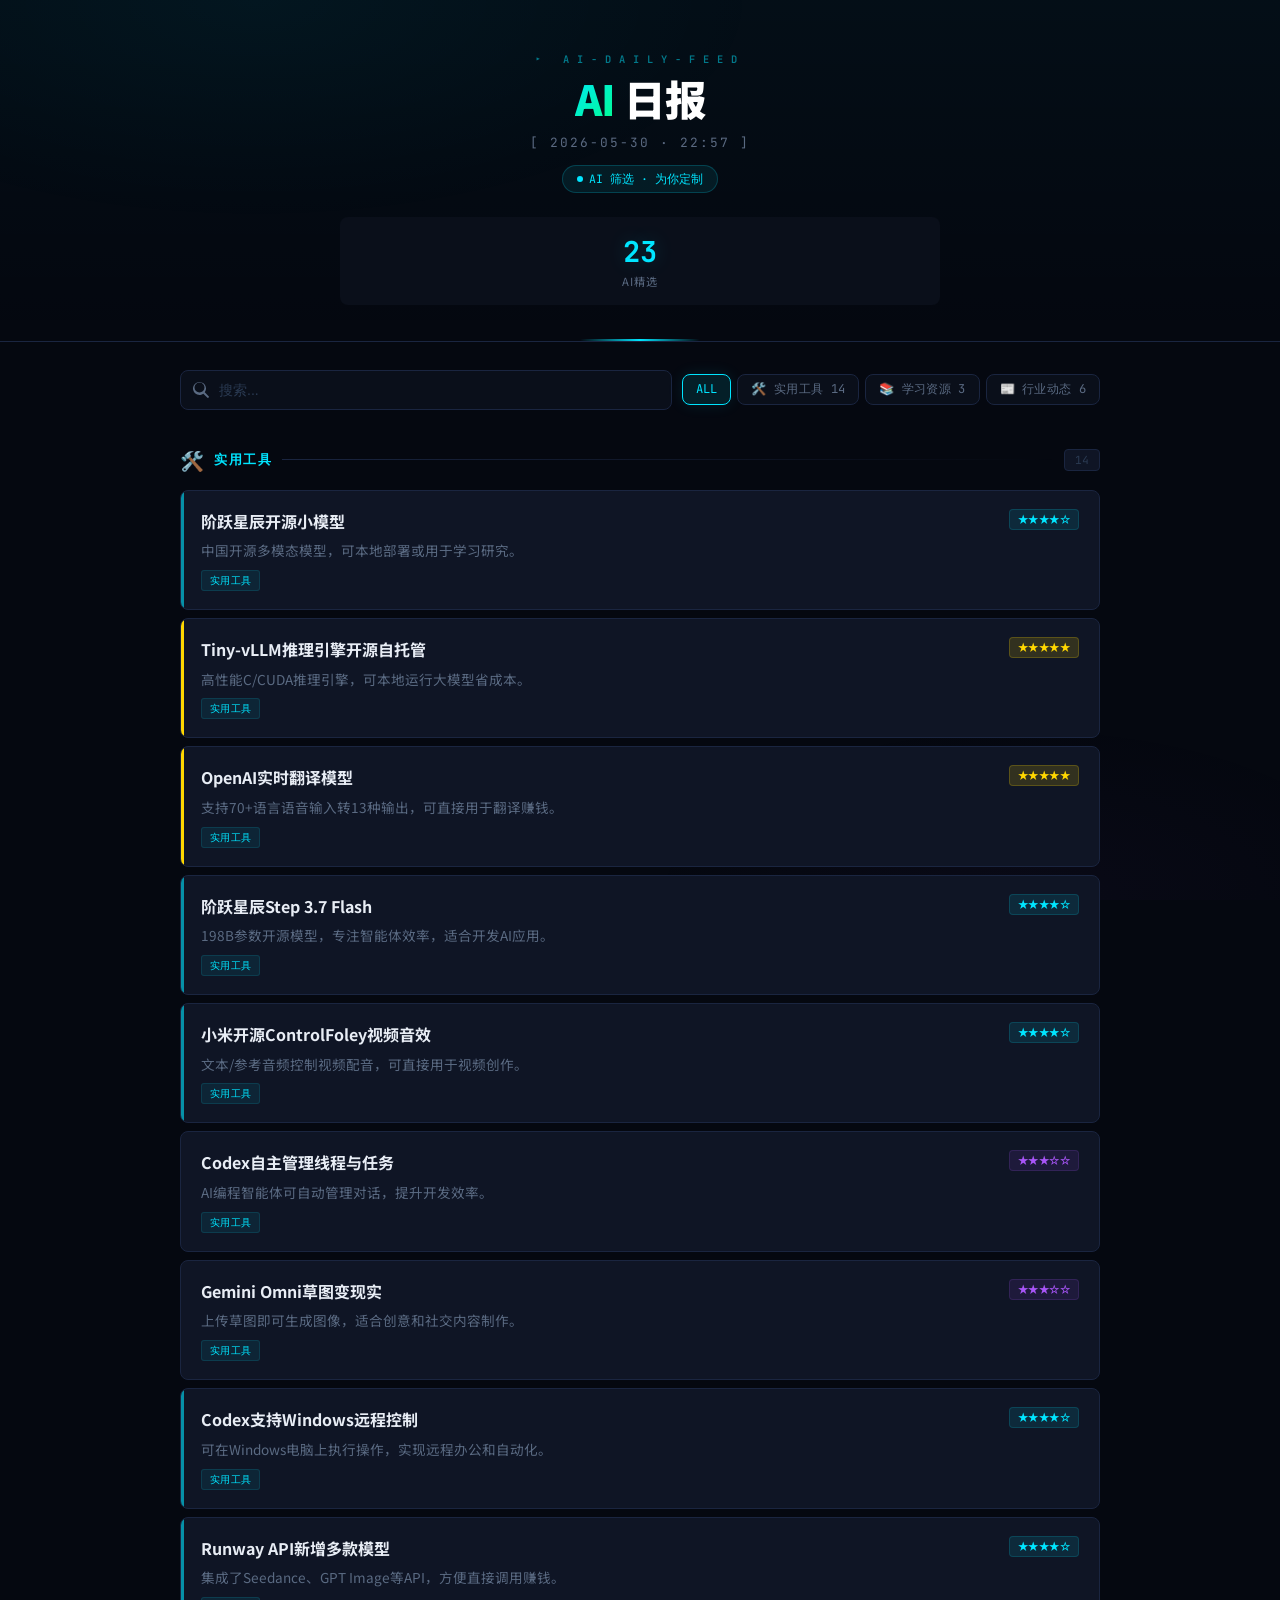
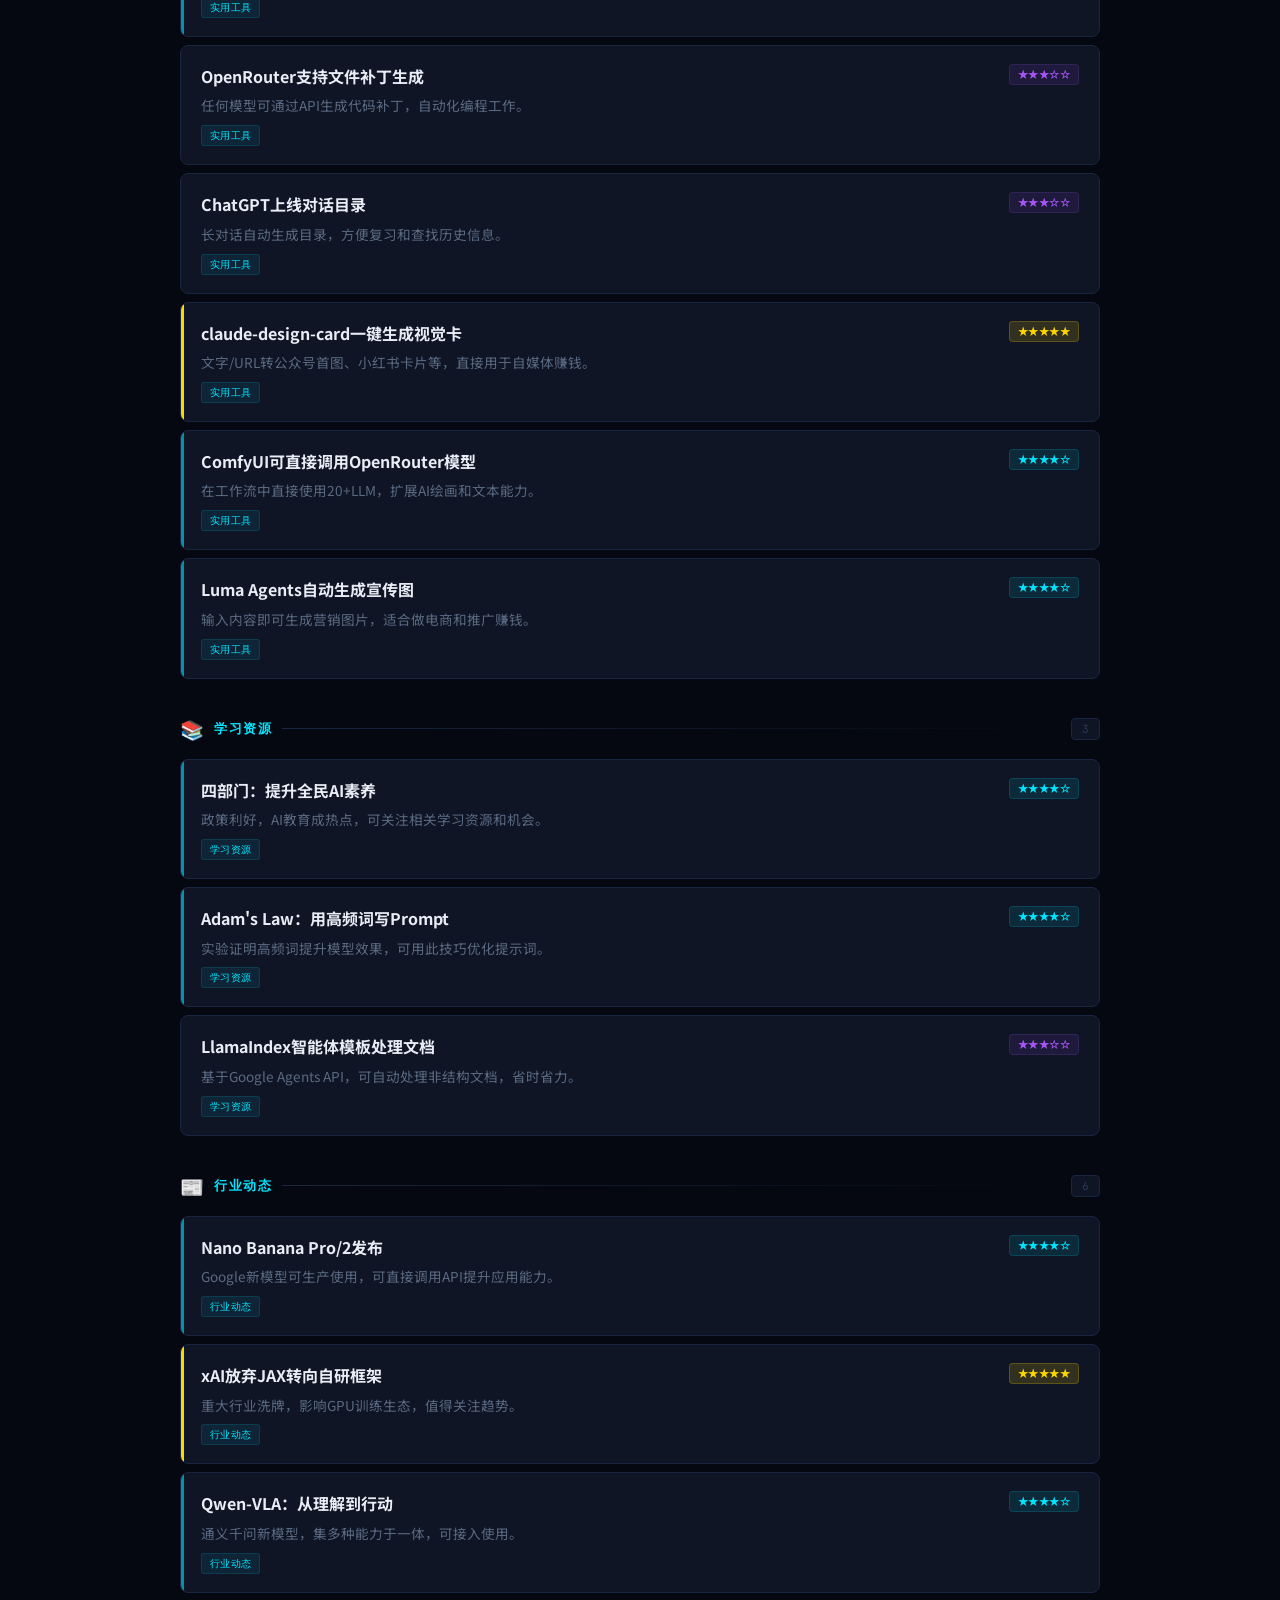
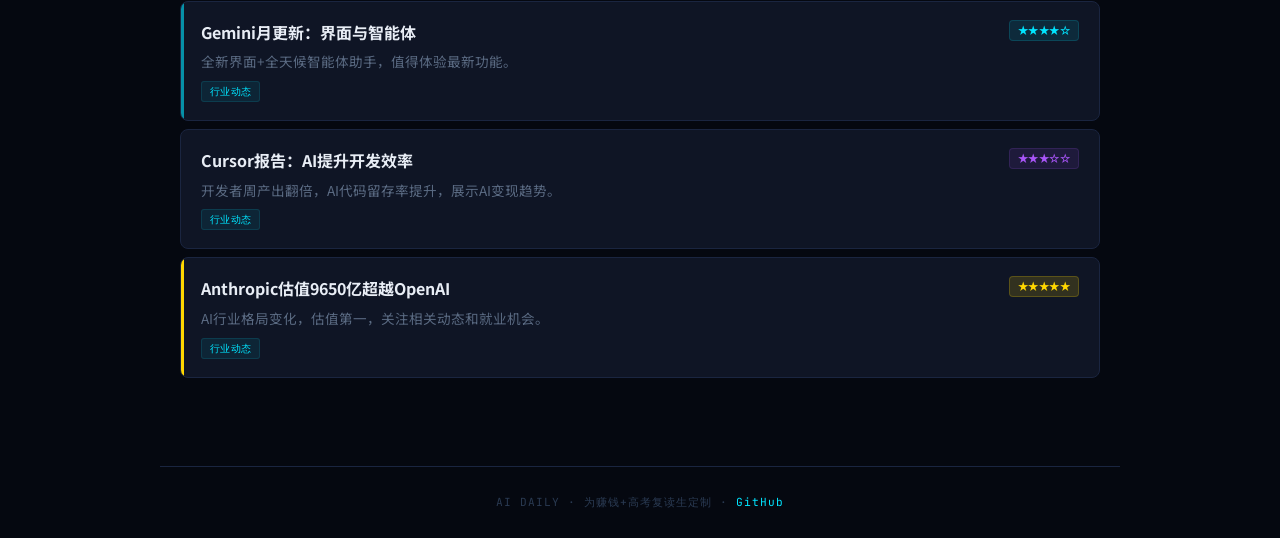
==== commit bd40866f: "@ feat: AI处理 + CLAUDE.md + Task Scheduler - 新增 process.py：用DeepSeek筛选+总结，保留赚钱/工具/学习/行业类新闻 - 新增 CLAUD" ====
--- a/assets/index.html
+++ b/assets/index.html
@@ -5,229 +5,241 @@
 <meta name="viewport" content="width=device-width, initial-scale=1.0">
 <title>AI 日报</title>
 <link rel="preconnect" href="https://fonts.googleapis.com">
-<link href="https://fonts.googleapis.com/css2?family=JetBrains+Mono:wght@400;700&family=Noto+Sans+SC:wght@400;500;700;900&display=swap" rel="stylesheet">
+<link href="https://fonts.googleapis.com/css2?family=JetBrains+Mono:wght@400;600;700&family=Noto+Sans+SC:wght@400;500;700;900&display=swap" rel="stylesheet">
 <style>
 *{margin:0;padding:0;box-sizing:border-box}
 :root{
-  --bg:#06080a;--surface:#0c1015;--card:#111820;--border:#1a2332;
-  --text:#c8d6e5;--text2:#5a6e82;--dim:#2a3a4a;
-  --neon:#00f0ff;--neon2:#0aff9d;--neon3:#ff3e6c;--amber:#ffb800;
-  --glow:0 0 20px rgba(0,240,255,.15);
-  --radius:6px;
+  --bg:#050810;--surface:#0a0f1a;--card:#0f1525;--card2:#131b30;
+  --border:#1a2540;--border2:#243352;
+  --text:#d0d8e8;--text2:#5a6a82;--dim:#2a3a52;
+  --neon:#00e5ff;--green:#00ff88;--gold:#ffd700;--red:#ff3366;--purple:#a855f7;
+  --glow:0 0 30px rgba(0,229,255,.12);
+  --radius:8px;
 }
 html{scroll-behavior:smooth}
 body{
   font-family:'Noto Sans SC',sans-serif;background:var(--bg);color:var(--text);
-  min-height:100vh;position:relative;overflow-x:hidden;
+  min-height:100vh;position:relative;
 }
 body::before{
-  content:'';position:fixed;top:0;left:0;width:100%;height:100%;
-  background:repeating-linear-gradient(0deg,transparent,transparent 2px,rgba(0,240,255,.015) 2px,rgba(0,240,255,.015) 4px);
-  pointer-events:none;z-index:9999;
-}
-body::after{
-  content:'';position:fixed;top:0;left:0;width:100%;height:100%;
-  background:radial-gradient(ellipse at 50% 0%,rgba(0,240,255,.06) 0%,transparent 60%);
+  content:'';position:fixed;inset:0;
+  background:
+    radial-gradient(ellipse 80% 50% at 20% 0%,rgba(0,229,255,.04) 0%,transparent 50%),
+    radial-gradient(ellipse 60% 40% at 80% 100%,rgba(168,85,247,.03) 0%,transparent 50%);
   pointer-events:none;z-index:0;
 }
 a{color:var(--neon);text-decoration:none;transition:all .2s}
-a:hover{color:var(--neon2);text-shadow:0 0 12px rgba(0,255,157,.3)}
+a:hover{color:var(--green);text-shadow:0 0 15px rgba(0,255,136,.3)}
 
 /* ── HEADER ── */
-.header{
-  padding:48px 24px 32px;text-align:center;position:relative;z-index:1;
+.hero{
+  padding:52px 24px 36px;text-align:center;position:relative;z-index:1;
   border-bottom:1px solid var(--border);
-}
-.header::after{
+  background:linear-gradient(180deg,rgba(0,229,255,.03) 0%,transparent 100%);
+}
+.hero::after{
   content:'';position:absolute;bottom:0;left:50%;transform:translateX(-50%);
-  width:200px;height:1px;background:linear-gradient(90deg,transparent,var(--neon),transparent);
-}
-.logo{
-  font-family:'JetBrains Mono',monospace;font-size:.75em;font-weight:700;
-  color:var(--neon);letter-spacing:6px;text-transform:uppercase;margin-bottom:8px;
-  opacity:.6;
-}
-.header h1{
-  font-size:2.8em;font-weight:900;color:#fff;letter-spacing:-1px;
-  text-shadow:0 0 40px rgba(0,240,255,.2);
-}
-.header h1 span{
-  background:linear-gradient(135deg,var(--neon),var(--neon2));
+  width:120px;height:2px;background:linear-gradient(90deg,transparent,var(--neon),transparent);
+}
+.brand{
+  font-family:'JetBrains Mono',monospace;font-size:.65em;font-weight:600;
+  color:var(--neon);letter-spacing:8px;text-transform:uppercase;opacity:.5;
+  margin-bottom:10px;
+}
+.hero h1{
+  font-size:2.6em;font-weight:900;color:#fff;letter-spacing:-1px;
+  line-height:1.1;
+}
+.hero h1 em{
+  font-style:normal;
+  background:linear-gradient(135deg,var(--neon),var(--green));
   -webkit-background-clip:text;-webkit-text-fill-color:transparent;
 }
-.date{font-family:'JetBrains Mono',monospace;color:var(--text2);font-size:.85em;margin-top:10px;letter-spacing:1px}
-
-/* ── STATS BAR ── */
-.stats-bar{
-  display:flex;gap:1px;justify-content:center;margin-top:24px;flex-wrap:wrap;
-  background:var(--border);max-width:700px;margin-left:auto;margin-right:auto;border-radius:var(--radius);overflow:hidden;
-}
-.stat{
-  background:var(--surface);padding:14px 20px;text-align:center;flex:1;min-width:90px;
-}
+.date{
+  font-family:'JetBrains Mono',monospace;color:var(--text2);font-size:.8em;
+  margin-top:12px;letter-spacing:2px;
+}
+.ai-badge{
+  display:inline-flex;align-items:center;gap:6px;
+  margin-top:14px;padding:5px 14px;border-radius:20px;
+  background:rgba(0,229,255,.08);border:1px solid rgba(0,229,255,.2);
+  font-family:'JetBrains Mono',monospace;font-size:.72em;color:var(--neon);
+}
+.ai-badge .dot{width:6px;height:6px;border-radius:50%;background:var(--neon);animation:pulse 2s infinite}
+@keyframes pulse{0%,100%{opacity:1}50%{opacity:.3}}
+
+/* ── STATS ── */
+.stats{
+  display:flex;gap:1px;justify-content:center;margin:24px auto 0;
+  max-width:600px;border-radius:var(--radius);overflow:hidden;
+  background:var(--border);
+}
+.stat{background:var(--surface);padding:16px 20px;text-align:center;flex:1}
 .stat .num{
-  font-family:'JetBrains Mono',monospace;font-size:1.5em;font-weight:700;
-  color:var(--neon);text-shadow:0 0 15px rgba(0,240,255,.3);
-}
-.stat .label{color:var(--text2);font-size:.72em;margin-top:3px;letter-spacing:.5px}
+  font-family:'JetBrains Mono',monospace;font-size:1.8em;font-weight:700;
+  color:var(--neon);text-shadow:0 0 20px rgba(0,229,255,.2);
+}
+.stat .lbl{color:var(--text2);font-size:.7em;margin-top:2px;letter-spacing:1px}
 
 /* ── CONTROLS ── */
 .controls{
   max-width:960px;margin:28px auto;padding:0 20px;
-  display:flex;gap:12px;flex-wrap:wrap;align-items:center;position:relative;z-index:1;
+  display:flex;gap:10px;flex-wrap:wrap;align-items:center;position:relative;z-index:1;
 }
 .search{
-  flex:1;min-width:220px;padding:11px 18px;background:var(--surface);
-  border:1px solid var(--border);border-radius:var(--radius);
-  color:var(--text);font-size:.9em;font-family:'Noto Sans SC',sans-serif;outline:none;
-  transition:all .25s;
-}
-.search:focus{border-color:var(--neon);box-shadow:0 0 15px rgba(0,240,255,.1)}
+  flex:1;min-width:200px;padding:11px 16px 11px 38px;
+  background:var(--surface);border:1px solid var(--border);border-radius:var(--radius);
+  color:var(--text);font-size:.88em;outline:none;transition:all .2s;
+  background-image:url("data:image/svg+xml,%3Csvg xmlns='http://www.w3.org/2000/svg' width='16' height='16' fill='%235a6a82' viewBox='0 0 16 16'%3E%3Cpath d='M11.742 10.344a6.5 6.5 0 1 0-1.397 1.398h-.001l3.85 3.85a1 1 0 0 0 1.415-1.414l-3.85-3.85zm-5.242.156a5 5 0 1 1 0-10 5 5 0 0 1 0 10z'/%3E%3C/svg%3E");
+  background-repeat:no-repeat;background-position:12px center;
+}
+.search:focus{border-color:var(--neon);box-shadow:0 0 20px rgba(0,229,255,.08)}
 .search::placeholder{color:var(--dim)}
 .tags{display:flex;gap:6px;flex-wrap:wrap}
 .tag{
-  padding:6px 14px;border-radius:var(--radius);font-size:.78em;cursor:pointer;
+  padding:6px 13px;border-radius:var(--radius);font-size:.76em;cursor:pointer;
   border:1px solid var(--border);background:var(--surface);color:var(--text2);
-  font-family:'JetBrains Mono',monospace;letter-spacing:.3px;
-  transition:all .2s;
+  font-family:'JetBrains Mono',monospace;letter-spacing:.3px;transition:all .2s;
 }
 .tag:hover{border-color:var(--neon);color:var(--neon)}
 .tag.active{
-  background:rgba(0,240,255,.1);border-color:var(--neon);color:var(--neon);
-  box-shadow:0 0 12px rgba(0,240,255,.15);
+  background:rgba(0,229,255,.1);border-color:var(--neon);color:var(--neon);
+  box-shadow:0 0 15px rgba(0,229,255,.1);
 }
 
 /* ── MAIN ── */
 .main{max-width:960px;margin:0 auto;padding:0 20px 80px;position:relative;z-index:1}
 
 /* ── SECTION ── */
-.section{margin-top:40px}
-.section-head{
-  display:flex;align-items:center;gap:12px;margin-bottom:18px;
-}
-.section-icon{font-size:1.3em}
-.section-title{
-  font-family:'JetBrains Mono',monospace;font-size:.9em;font-weight:700;
-  color:var(--neon);letter-spacing:1px;text-transform:uppercase;
-}
-.section-line{flex:1;height:1px;background:linear-gradient(90deg,var(--border),transparent)}
-.section-count{
-  font-family:'JetBrains Mono',monospace;font-size:.75em;
-  color:var(--dim);background:var(--surface);padding:3px 10px;
-  border:1px solid var(--border);border-radius:var(--radius);
-}
-
-/* ── ITEM CARD ── */
+.section{margin-top:36px}
+.sec-head{display:flex;align-items:center;gap:10px;margin-bottom:16px}
+.sec-icon{font-size:1.2em}
+.sec-title{
+  font-family:'JetBrains Mono',monospace;font-size:.82em;font-weight:700;
+  color:var(--neon);letter-spacing:1.5px;text-transform:uppercase;
+}
+.sec-line{flex:1;height:1px;background:linear-gradient(90deg,var(--border),transparent)}
+.sec-count{
+  font-family:'JetBrains Mono',monospace;font-size:.7em;color:var(--dim);
+  background:var(--card);padding:3px 10px;border:1px solid var(--border);border-radius:4px;
+}
+
+/* ── ITEM ── */
 .item{
   display:block;background:var(--card);border:1px solid var(--border);
-  border-radius:var(--radius);padding:18px 22px;margin-bottom:8px;
+  border-radius:var(--radius);padding:18px 20px;margin-bottom:8px;
   transition:all .25s;position:relative;overflow:hidden;
 }
 .item::before{
   content:'';position:absolute;top:0;left:0;width:3px;height:100%;
-  background:var(--neon);opacity:0;transition:opacity .25s;
-}
+  opacity:0;transition:opacity .25s;
+}
+.item.r5::before{background:var(--gold);opacity:1}
+.item.r4::before{background:var(--neon);opacity:.6}
 .item:hover{
-  border-color:rgba(0,240,255,.3);background:#131c28;
-  box-shadow:0 4px 20px rgba(0,0,0,.3),0 0 20px rgba(0,240,255,.05);
+  border-color:var(--border2);background:var(--card2);
+  box-shadow:0 4px 24px rgba(0,0,0,.3);
 }
 .item:hover::before{opacity:1}
-.item-title{
-  font-size:1em;font-weight:700;color:#e8edf2;line-height:1.6;
-}
-.item-title .emoji{margin-right:4px}
+
+.item-top{display:flex;align-items:flex-start;gap:10px;margin-bottom:6px}
+.item-title{font-size:1em;font-weight:700;color:#e8edf5;line-height:1.6;flex:1}
+.relevance{
+  font-family:'JetBrains Mono',monospace;font-size:.65em;font-weight:700;
+  padding:2px 8px;border-radius:4px;white-space:nowrap;flex-shrink:0;
+  letter-spacing:.5px;
+}
+.relevance.r5{background:rgba(255,215,0,.15);color:var(--gold);border:1px solid rgba(255,215,0,.2)}
+.relevance.r4{background:rgba(0,229,255,.1);color:var(--neon);border:1px solid rgba(0,229,255,.15)}
+.relevance.r3{background:rgba(168,85,247,.1);color:var(--purple);border:1px solid rgba(168,85,247,.15)}
+.relevance.r2,.relevance.r1{background:rgba(90,106,130,.1);color:var(--text2);border:1px solid var(--border)}
+
 .item-summary{
-  color:var(--text2);font-size:.85em;margin-top:6px;line-height:1.6;
-  display:-webkit-box;-webkit-line-clamp:2;-webkit-box-orient:vertical;overflow:hidden;
+  color:var(--text2);font-size:.85em;line-height:1.6;margin-bottom:8px;
 }
 .item-meta{
-  display:flex;gap:14px;margin-top:10px;font-size:.78em;color:var(--dim);
-  font-family:'JetBrains Mono',monospace;letter-spacing:.3px;flex-wrap:wrap;
-}
-.item-meta .src{
-  color:var(--neon2);font-weight:500;
-  background:rgba(0,255,157,.08);padding:1px 8px;border-radius:3px;
-}
-.item-meta .score{color:var(--amber)}
+  display:flex;gap:12px;font-size:.72em;color:var(--dim);
+  font-family:'JetBrains Mono',monospace;letter-spacing:.3px;flex-wrap:wrap;align-items:center;
+}
+.cat-tag{
+  padding:2px 8px;border-radius:3px;font-size:.9em;
+  background:rgba(0,229,255,.08);color:var(--neon);border:1px solid rgba(0,229,255,.12);
+}
+.cat-tag赚钱{background:rgba(255,215,0,.1);color:var(--gold);border-color:rgba(255,215,0,.15)}
+.cat-tag工具{background:rgba(0,255,136,.08);color:var(--green);border-color:rgba(0,255,136,.12)}
+.cat-tag学习{background:rgba(168,85,247,.08);color:var(--purple);border-color:rgba(168,85,247,.12)}
+.cat-tag行业{background:rgba(0,229,255,.08);color:var(--neon);border-color:rgba(0,229,255,.12)}
 
 /* ── EMPTY / LOADING ── */
 .empty,.loading{text-align:center;padding:80px 20px;color:var(--text2)}
-.empty .icon{font-size:3em;margin-bottom:16px;opacity:.5}
-.loading-box{
-  display:inline-flex;flex-direction:column;align-items:center;gap:16px;
-}
+.empty .icon{font-size:3em;margin-bottom:16px;opacity:.4}
 .loader{
-  width:48px;height:48px;border:2px solid var(--border);border-top-color:var(--neon);
-  border-radius:50%;animation:spin .8s linear infinite;
+  width:44px;height:44px;border:2px solid var(--border);border-top-color:var(--neon);
+  border-radius:50%;animation:spin .7s linear infinite;margin:0 auto 16px;
 }
 @keyframes spin{to{transform:rotate(360deg)}}
 .loading-text{
-  font-family:'JetBrains Mono',monospace;font-size:.8em;color:var(--dim);
-  letter-spacing:2px;
+  font-family:'JetBrains Mono',monospace;font-size:.78em;color:var(--dim);letter-spacing:2px;
 }
 
 /* ── FOOTER ── */
 .footer{
-  text-align:center;padding:30px 20px;font-size:.75em;color:var(--dim);
+  text-align:center;padding:28px 20px;font-size:.7em;color:var(--dim);
   font-family:'JetBrains Mono',monospace;letter-spacing:1px;
   border-top:1px solid var(--border);max-width:960px;margin:0 auto;
 }
-.footer a{color:var(--text2)}
-.footer a:hover{color:var(--neon)}
 
 /* ── RESPONSIVE ── */
 @media(max-width:640px){
-  .header h1{font-size:1.8em}
-  .logo{font-size:.65em;letter-spacing:4px}
+  .hero h1{font-size:1.7em}
+  .brand{font-size:.6em;letter-spacing:5px}
   .controls{flex-direction:column}
-  .stats-bar{flex-direction:column;gap:0}
+  .stats{flex-direction:column}
   .stat{padding:10px 16px}
   .item{padding:14px 16px}
-  .section-title{font-size:.8em}
+  .item-top{flex-direction:column;gap:6px}
 }
 </style>
 </head>
 <body>
 
-<div class="header">
-  <div class="logo">▸ ai-daily-feed</div>
-  <h1><span>AI</span> 日报</h1>
+<div class="hero">
+  <div class="brand">▸ ai-daily-feed</div>
+  <h1><em>AI</em> 日报</h1>
   <div class="date" id="date"></div>
-  <div class="stats-bar" id="stats"></div>
+  <div class="ai-badge"><span class="dot"></span> AI 筛选 · 为你定制</div>
+  <div class="stats" id="stats"></div>
 </div>
 
 <div class="controls">
-  <input class="search" id="search" placeholder="▸ 搜索..." autocomplete="off">
+  <input class="search" id="search" placeholder="搜索..." autocomplete="off">
   <div class="tags" id="tags"></div>
 </div>
 
 <div class="main" id="main">
   <div class="loading">
-    <div class="loading-box">
-      <div class="loader"></div>
-      <div class="loading-text">SCANNING FEEDS...</div>
-    </div>
+    <div class="loader"></div>
+    <div class="loading-text">PROCESSING...</div>
   </div>
 </div>
 
 <div class="footer">
-  AI DAILY · 自动采集 6 个数据源 · <a href="https://github.com/kuangketongxue/ai-daily" target="_blank">GitHub</a>
+  AI DAILY · 为赚钱+高考复读生定制 · <a href="https://github.com/kuangketongxue/ai-daily" target="_blank">GitHub</a>
 </div>
 
 <script>
-const CAT_ICONS={'ai-models':'🧠','ai-products':'🚀','ai-tools':'🛠️','ai-industry':'📰','ai-paper':'📄','ai-general':'🔥','tip':'💡','industry':'🏢','paper':'📄'};
-const CAT_LABELS={'ai-models':'AI 模型','ai-products':'AI 产品','ai-tools':'开发工具','ai-industry':'行业动态','ai-paper':'论文','ai-general':'综合热点','tip':'技巧','industry':'行业','paper':'论文'};
+const CAT_ICONS={'赚钱':'💰','工具':'🛠️','学习':'📚','行业':'📰','ai-models':'🧠','ai-products':'🚀','ai-tools':'🛠️','ai-industry':'📰','ai-paper':'📄','ai-general':'🔥','tip':'💡'};
+const CAT_LABELS={'赚钱':'赚钱机会','工具':'实用工具','学习':'学习资源','行业':'行业动态','ai-models':'AI 模型','ai-products':'AI 产品','ai-tools':'开发工具','ai-industry':'行业动态','ai-paper':'论文','ai-general':'综合热点','tip':'技巧'};
 let activeTag='all';
-let DATA={"date": "2026-05-30", "generated_at": "2026-05-30T22:35:35.217068", "total": 63, "sources": {"Hugging Face": 8, "The Verge：AI（RSS）": 1, "Bloomberg：Technology（RSS）": 2, "X：Google AI for Developers (@googleaidevs)": 2, "X：阶跃星辰 StepFun (@StepFun_ai)": 2, "Hacker News 热门（buzzing.cc 中文翻译）": 4, "X：SemiAnalysis (@SemiAnalysis_)": 1, "X：阿里云 / Alibaba Cloud (@alibaba_cloud)": 1, "X：Greg Brockman (@gdb)": 2, "IT之家（RSS）": 6, "Qwen：Blog Retrieval（API）": 1, "X：Gemini (@GeminiApp)": 2, "X：OpenAI (@OpenAI)": 1, "OpenRouter：Announcements（RSS）": 1, "X：Runway (@runwayml)": 1, "X：OpenRouter (@OpenRouter)": 2, "X：ChatGPT (@ChatGPTapp)": 1, "OpenAI：官网动态（RSS · 排除企业/客户案例）": 4, "Google Blog：AI（RSS）": 2, "X：Fei-Fei Li (@drfeifei, World Labs)": 1, "X：洪明 (@hongming731)": 1, "X：Rohan Paul (@rohanpaul_ai)": 1, "X：Berry Xia (@berryxia)": 2, "X：邵猛 (@shao__meng)": 1, "TechCrunch：AI（RSS）": 2, "B站·橘鸦Juya": 1, "NVIDIA Technical Blog（开发者技术博客 · RSS）": 3, "X：Luma AI (@LumaLabsAI)": 1, "X：Google AI (@GoogleAI)": 1, "X：Replit (@Replit)": 1, "X：可灵 Kling AI (@Kling_ai)": 1, "X：PixVerse (@PixVerse_)": 1, "Tomer Tunguz 博客（VC 分析）": 1, "Hugging Face：Blog（RSS）": 1}, "categories": {"ai-models": {"label": "🧠 AI 模型", "items": [{"id": "144c130948ef", "title": "Nano Banana Pro与Nano Banana 2正式发布", "url": "https://x.com/googleaidevs/status/2060685345738375640", "source": "aihot", "source_name": "X：Google AI for Developers (@googleaidevs)", "category": "ai-models", "published_at": "2026-05-30T11:30:46.000Z", "summary": "ICYMI：Nano Banana Pro 【gemini-3-pro-image】 和 Nano Banana 2 【gemini-3.1-flash-image】 现已正式发布，可通过 Gemini API 投入生产使用。\n\n查看这些优秀的社区示例，了解两个模型的实际能力 🧵"}, {"id": "fc37abd9fb5c", "title": "小即是美：开源多模态模型发布", "url": "https://x.com/StepFun_ai/status/2060678753030947226", "source": "aihot", "source_name": "X：阶跃星辰 StepFun (@StepFun_ai)", "category": "ai-models", "published_at": "2026-05-30T11:04:34.000Z", "summary": "小即是美。😌"}, {"id": "7b3c14f371d9", "title": "OpenAI推出实时翻译模型，支持70+语言输入", "url": "https://x.com/gdb/status/2060452095279415725", "source": "aihot", "source_name": "X：Greg Brockman (@gdb)", "category": "ai-models", "published_at": "2026-05-30T00:00:00.090Z", "summary": "OpenAI 实时翻译功能——使用70多种输入语言说话，翻译成13种输出语言： gpt-realtime-translate 接收任意语言的语音输入，并输出目标语言的语音。 大语言模型很棒，但特定用例需要专用模型。 我们正在智能眼镜上运行此功能。"}, {"id": "e40dcda3c599", "title": "阶跃星辰 Step 3.7 Flash 发布，聚焦智能体效率", "url": "https://x.com/StepFun_ai/status/2060149124117475791", "source": "aihot", "source_name": "X：阶跃星辰 StepFun (@StepFun_ai)", "category": "ai-models", "published_at": "2026-05-30T00:00:00.090Z", "summary": "阶跃星辰（Step）发布了开源大模型 Step 3.7 Flash，主打智能体（Agent）工作流的效率。该模型在 ClawEval-1.1（67.1分）和 SimpleVQA Search（79.2分）评测中排名第一。其架构为 198B 参数的 MoE，约 11B 为活跃参数，支持 256K 上下文。模型具备多模态理解能力，能处理图像、文档并生成代码或调用工具执行任务。在工具使用方面，它致力于高可靠性，τ²-bench 得分超过 98%。Step 3.7 Flash 兼容 Claude Code、MCP 协议等工具链，并支持在 Mac Studio M4 Max 等设备上本地运行。模型权重以 Apache 2.0 许可开源。"}, {"id": "bcf340c3f157", "title": "小米开源可控视频音效生成模型 ControlFoley，让声音“按你想要的来”", "url": "https://www.ithome.com/0/957/282.htm", "source": "aihot", "source_name": "IT之家（RSS）", "category": "ai-models", "published_at": "2026-05-30T00:00:00.090Z", "summary": "小米大模型应用团队发布开源可控视频音效生成模型 ControlFoley，旨在解决创作中的可控性难题。该模型统一支持文本引导视频配音、文本控制视频配音和参考音频控制视频配音三类任务。ControlFoley 在 VGGSound-Test 等多个 benchmark 上取得开源 SOTA 表现，其代码、模型权重和在线 Demo 均已开放。"}, {"id": "52c959d78a5e", "title": "Qwen-VLA：从理解世界到在其中行动", "url": "https://qwen.ai/blog?id=qwenvla", "source": "aihot", "source_name": "Qwen：Blog Retrieval（API）", "category": "ai-models", "published_at": "2026-05-30T00:00:00.090Z", "summary": "Qwen Studio提供全面功能，涵盖聊天机器人、图像与视频理解、图像生成、文档处理、网络搜索集成、工具利用及Artifacts。"}]}, "ai-products": {"label": "🚀 AI 产品", "items": [{"id": "599576124b80", "title": "Show HN： Tiny-vLLM--基于 C 和 CUDA 的高性能大型语言模型推理引擎", "url": "https://github.com/jmaczan/tiny-vllm", "source": "aihot", "source_name": "Hacker News 热门（buzzing.cc 中文翻译）", "category": "ai-products", "published_at": "2026-05-30T03:25:01.798Z", "summary": "Tiny-vLLM 是一个用 C 和 CUDA 编写的高性能大语言模型推理引擎，项目代码已开源至 GitHub。"}, {"id": "c7364c5750c8", "title": "Codex可自主管理对话线程与并行任务", "url": "https://x.com/gdb/status/2060486309886443787", "source": "aihot", "source_name": "X：Greg Brockman (@gdb)", "category": "ai-products", "published_at": "2026-05-30T00:00:00.090Z", "summary": "Codex用于管理Codex界面： [引用 @guinnesschen]：如果你厌倦了管理Codex对话线程，就让Codex自己管理自己吧！Codex现在可以创建对话线程、搜索它们、整理它们、固定重要的线程，并为并行任务启动工作树。"}, {"id": "141e23d5c2c0", "title": "Gemini Omni可将草图变为现实", "url": "https://x.com/GeminiApp/status/2060435981946503243", "source": "aihot", "source_name": "X：Gemini (@GeminiApp)", "category": "ai-products", "published_at": "2026-05-30T00:00:00.090Z", "summary": "Gemini Omni甚至能将简单的草图变为新的现实。 在Gemini应用中亲自尝试。上传一段有人画圆的视频，然后输入这个提示词：当我画完这个圆时，它变成了___。"}, {"id": "182b46f55e4f", "title": "Codex现已支持Windows端计算机使用功能", "url": "https://x.com/OpenAI/status/2060428604727771421", "source": "aihot", "source_name": "X：OpenAI (@OpenAI)", "category": "ai-products", "published_at": "2026-05-30T00:00:00.090Z", "summary": "Windows用户，这条消息是给你的。 计算机使用功能现已在Windows上可用，因此Codex可以在你的Windows电脑上执行操作。 通过ChatGPT移动应用中Codex的Windows支持，你可以在工作继续在Windows电脑上进行时，随时随地启动、审查和引导任务。 这是一项早期体验，但我们正在努力提供更多方式，让你的工作无论身在何处都能持续进行。"}, {"id": "7277cfd3247c", "title": "Guardrails：保护你的智能体、数据与成本", "url": "https://openrouter.ai/announcements/guardrails", "source": "aihot", "source_name": "OpenRouter：Announcements（RSS）", "category": "ai-products", "published_at": "2026-05-30T00:00:00.090Z", "summary": "Guardrails 是一套可配置的安全与治理工具，提供预算执行、零数据保留、模型与提供商限制、提示词注入防御及数据丢失预防等功能，旨在保护智能体（Agents）、数据与控制成本。"}, {"id": "0704ff85dbbc", "title": "Runway API持续扩展模型与端点支持", "url": "https://x.com/runwayml/status/2060453805519765548", "source": "aihot", "source_name": "X：Runway (@runwayml)", "category": "ai-products", "published_at": "2026-05-30T00:00:00.090Z", "summary": "我们持续为 Runway API 添加新模型和端点，以便您能将最佳生成能力直接集成到应用、产品和平台中。通过 Runway API，您可以在一个地方获得所需的所有模型，包括 Seedance 2.0、GPT Image 2、HappyHorse 1.0、Nano Banana Pro、Magnific Precision Upscaler V2 等更多内容。请通过下方链接开始使用。"}, {"id": "8eb00c0202c7", "title": "OpenRouter支持模型生成文件补丁", "url": "https://x.com/OpenRouter/status/2060395056196936054", "source": "aihot", "source_name": "X：OpenRouter (@OpenRouter)", "category": "ai-products", "published_at": "2026-05-30T00:00:00.090Z", "summary": "OpenRouter 现已支持 \"apply_patch\"，这是一个服务器工具，允许任何模型通过 Responses API 使用 V4A diffs 提出文件编辑建议。 模型生成一个补丁（创建、更新或删除文件）。OpenRouter 在服务器端验证 diff 语法。"}, {"id": "e579769af191", "title": "ChatGPT对话目录功能现已上线", "url": "https://x.com/ChatGPTapp/status/2060467129066070182", "source": "aihot", "source_name": "X：ChatGPT (@ChatGPTapp)", "category": "ai-products", "published_at": "2026-05-30T00:00:00.090Z", "summary": "对于每个始于“就问一件事”却演变成完整长篇的ChatGPT对话：目录功能现已推出。 适用于包含5条以上回复的对话。"}, {"id": "454863265a17", "title": "Gemini 本月更新：全新界面与智能体助手", "url": "https://x.com/GeminiApp/status/2060389565052096911", "source": "aihot", "source_name": "X：Gemini (@GeminiApp)", "category": "ai-products", "published_at": "2026-05-30T00:00:00.090Z", "summary": "从全新设计的 Gemini 界面，到 Gemini Spark 提供的全天候智能体辅助，以下是本月 Gemini 更新概览。🧵"}, {"id": "96fb618a4ae9", "title": "ComfyUI现已支持OpenRouter模型直接调用", "url": "https://x.com/OpenRouter/status/2060511136932315259", "source": "aihot", "source_name": "X：OpenRouter (@OpenRouter)", "category": "ai-products", "published_at": "2026-05-29T23:58:32.000Z", "summary": "现在你可以直接在ComfyUI工作流中使用你的OpenRouter模型了！\n\n【引用 @ComfyUI】：ComfyUI刚刚添加了@OpenRouter支持。\n\n你不再局限于单一的大语言模型，现在可以直接在Comfy中访问20多个模型。\n\n更多灵活性，更少摩擦，同样的工作流。\n\n工作流链接在下方👇"}, {"id": "8619c3e41e29", "title": "Luma Agents 自动生成宣传图，输入内容即可", "url": "https://x.com/LumaLabsAI/status/2060461313713909783", "source": "aihot", "source_name": "X：Luma AI (@LumaLabsAI)", "category": "ai-products", "published_at": "2026-05-29T20:40:33.000Z", "summary": "博客文章完成了思考。现在让宣传来发挥作用。\n\n输入内容。定义钩子。Luma Agents 从那里构建每一张宣传图。\n\n投入使用 → http：//lumalabs.ai/app"}, {"id": "f23c65cee329", "title": "Canvas新功能与Clerk自定义登录介绍", "url": "https://x.com/Replit/status/2060390354910859401", "source": "aihot", "source_name": "X：Replit (@Replit)", "category": "ai-products", "published_at": "2026-05-29T15:58:35.000Z", "summary": "Canvas 新功能 + 使用 Clerk 自定义登录 https：//x.com/i/broadcasts/1pJdRRzreMRKW"}, {"id": "25a84100b948", "title": "阿里云开源百炼 CLI，Agent 可调用全套模型和应用能力", "url": "https://www.ithome.com/0/957/149.htm", "source": "aihot", "source_name": "IT之家（RSS）", "category": "ai-products", "published_at": "2026-05-29T07:15:20.000Z", "summary": null}, {"id": "502ae771f346", "title": "用 Rosalind Biodefense 增强社会韧性", "url": "https://openai.com/index/strengthening-societal-resilience-with-rosalind-biodefense", "source": "aihot", "source_name": "OpenAI：官网动态（RSS · 排除企业/客户案例）", "category": "ai-products", "published_at": "2026-05-29T03:00:00.000Z", "summary": "OpenAI 推出 Rosalind Biodefense，为通过审核的开发者和美国政府伙伴提供 GPT-Rosalind 的可信访问，以推动前沿 AI 在生物防御、公共卫生和大流行病准备方面的应用。"}]}, "ai-tools": {"label": "🛠️ 开发工具", "items": [{"id": "90cbca0729ed", "title": "ITBench-AA: Frontier Models Score Below 50% on the First Benchmark for Agentic Enterprise IT Tasks — by Artificial Analysis and IBM", "url": "https://huggingface.co/blog/ibm-research/itbench-aa", "source": "Hugging Face", "source_name": "Hugging Face", "category": "ai-tools", "published_at": "Wed, 27 May 2026 17:20:29 GMT", "summary": ""}, {"id": "88004c9b8d4d", "title": "Reachy Mini goes fully local", "url": "https://huggingface.co/blog/local-reachy-mini-conversation", "source": "Hugging Face", "source_name": "Hugging Face", "category": "ai-tools", "published_at": "Wed, 27 May 2026 00:00:00 GMT", "summary": ""}, {"id": "f51c51c8e274", "title": "Shipping a Trillion Parameters With a Hub Bucket: Delta Weight Sync in TRL", "url": "https://huggingface.co/blog/delta-weight-sync", "source": "Hugging Face", "source_name": "Hugging Face", "category": "ai-tools", "published_at": "Wed, 27 May 2026 00:00:00 GMT", "summary": ""}, {"id": "edecd2cea068", "title": "OlmoEarth v1.1: A more efficient family of Earth observation models", "url": "https://huggingface.co/blog/allenai/olmoearth-v1-1", "source": "Hugging Face", "source_name": "Hugging Face", "category": "ai-tools", "published_at": "Tue, 19 May 2026 18:38:09 GMT", "summary": ""}, {"id": "c9661f3916b7", "title": "Towards Speed-of-Light Text Generation with Nemotron-Labs Diffusion Language Models", "url": "https://huggingface.co/blog/nvidia/nemotron-labs-diffusion", "source": "Hugging Face", "source_name": "Hugging Face", "category": "ai-tools", "published_at": "Sat, 23 May 2026 00:02:03 GMT", "summary": ""}, {"id": "834587a4b2c9", "title": "Harness, Scaffold, and the AI Agent Terms Worth Getting Right", "url": "https://huggingface.co/blog/agent-glossary", "source": "Hugging Face", "source_name": "Hugging Face", "category": "ai-tools", "published_at": "Mon, 25 May 2026 00:00:00 GMT", "summary": ""}, {"id": "2396b4dfc657", "title": "Profiling in PyTorch (Part 1): A Beginner's Guide to torch.profiler", "url": "https://huggingface.co/blog/torch-profiler", "source": "Hugging Face", "source_name": "Hugging Face", "category": "ai-tools", "published_at": "Fri, 29 May 2026 00:00:00 GMT", "summary": ""}, {"id": "05d4b26aae44", "title": "Specialization Beats Scale: A Strategic Variable Most AI Procurement Decisions Overlook", "url": "https://huggingface.co/blog/Dharma-AI/specialization-beats-scale", "source": "Hugging Face", "source_name": "Hugging Face", "category": "ai-tools", "published_at": "Fri, 22 May 2026 15:25:59 GMT", "summary": ""}]}, "ai-industry": {"label": "📰 行业动态", "items": [{"id": "db6ce50af617", "title": "中央网信办等四部门：提升全民人工智能素养，加快人才培育、深化普及应用", "url": "https://www.ithome.com/0/957/319.htm", "source": "aihot", "source_name": "IT之家（RSS）", "category": "ai-industry", "published_at": "2026-05-30T00:00:00.090Z", "summary": "中央网信办等四部门联合印发《2026年提升全民数字素养与技能工作要点》，部署了六项重点任务。其中明确要求“提升全民人工智能素养”，具体包括强化人工智能赋能教育、加快人工智能人才培育、深化人工智能普及应用。其他任务涵盖数字资源供给、应用场景建设、普惠包容发展、安全有序网络空间以及协同联动机制。"}, {"id": "48aac9f4e6e1", "title": "波士顿儿童医院利用AI解锁新诊断", "url": "https://openai.com/index/boston-childrens-hospital", "source": "aihot", "source_name": "OpenAI：官网动态（RSS · 排除企业/客户案例）", "category": "ai-industry", "published_at": "2026-05-30T00:00:00.090Z", "summary": "波士顿儿童医院通过部署OpenAI技术，用于改善患者护理并减轻运营负担，成功帮助诊断了超过40种罕见病病例。"}, {"id": "1841c01028ad", "title": "滑铁卢大学未来实验室展示AI原型", "url": "https://blog.google/innovation-and-ai/technology/ai/university-waterloo-labs", "source": "aihot", "source_name": "Google Blog：AI（RSS）", "category": "ai-industry", "published_at": "2026-05-30T00:00:00.090Z", "summary": "滑铁卢大学未来实验室的学生开发了用于重塑教育和工作未来的AI原型，其中包括手语辅导工具。"}]}, "ai-paper": {"label": "📄 论文", "items": [{"id": "bdd1acf3d699", "title": "GPIC：大规模视觉生成基准数据集发布", "url": "https://x.com/drfeifei/status/2060404846734512205", "source": "aihot", "source_name": "X：Fei-Fei Li (@drfeifei, World Labs)", "category": "ai-paper", "published_at": "2026-05-30T00:00:00.090Z", "summary": "我对这个适用于大规模生成模型新时代的视觉生成基准数据集感到非常兴奋！🤩"}]}, "ai-general": {"label": "🔥 综合热点", "items": [{"id": "823694b34f7e", "title": "🎬 OpenAI 发布 Codex 与 ChatGPT 大量更新【AI 早报 2026-05-30】", "url": "https://www.bilibili.com/video/BV11pVM6iERu", "source": "bilibili", "source_name": "B站·橘鸦Juya", "category": "ai-general", "published_at": "2026-05-30", "summary": "AI 早报 2026-05-30\n概览\n要闻\nCodex 为 Windows 端上线 Computer use 与远程控制功能\n#1\nChatGPT 更新 GPT-5.5 Instant 模型并推出长对话目录功能\n#2\nMiniMax M3 即将发布并招募中文开源社区评测者\n#3\n开发生态\nllama.cpp 发布官方新网站与统一命令行工具\n#4\nHermes Agent 推出 Tool Search 并发布 v0.15.1 修复补丁\n#5\n阿里云百炼宣布推出并开源百炼 CLI\n#6\n产品应用\n谷歌Gemini调整配额规则：Ultra会员视频生成量翻倍\n#7\nDeepSeek 增加对话修改与内容刷新次数限制，且专家模式暂不支持搜索\n#8\n行业动态\nOpenAI推出Rosalind Biodefense项目，加速生物防御与防疫\n#9\n前瞻与传闻\n报道称智谱AI正开发终端硬件产品，首款设备已获工信部试用证\n#10\nCodex 为 Windows 端上线 Computer use 与远程控制功能\n#1\nOpenAI\n发布了\nCodex\n重大更新，\nComputer use\n功能登陆\nWindows\n平台。可前台操控桌面应用进行测试和调试，并支持通过移动端或\nMac\n远程控制\nWindows\n设备。此外，本次更新还为后台\nAgent\n引入了便于识别的像素头像，新增了对所有历史聊天内容的搜索支持，并上线了包含\nToken\n活动详情的新个人资料面板。同时，\niOS\n版\nChatGPT\n也迎来了\nCodex\n专项更新，引入了\n/side\n临时对话等高级功能。\nOpenAI\n发布了\nCodex\n编程\nAgent\n的重大更新，正式将\nComputer use\n能力扩展至\nWindows\n平台。\n借助该功能，\nCodex\n能够在前台操作\nWindows\n桌面应用程序以执行测试和调试，并允许用户通过\nChatGPT\n移动端（\niOS\n/\nAndroid\n）或\nMac\n端远程启动和引导\nWindows\n机器上的任务。\n此外，本次更新还为后台\nAgent\n引入了便于跨面板识别的稳定像素头像，新增了对所有历史聊天内容的搜索支持，并上线了包含\nToken\n活动详情的新个人资料面板。\n同时，\niOS\n版本的\nChatGPT\n也迎来了大规模的\nCodex\n专项更新，引入了\n/side\n临时对话、差异摘要及快捷指令等高级功能。\nhttps://x.com/OpenAI/status/2060428604727771421\nhttps://x.com/OpenAIDevs/status/2060478367921831936\nChatGPT 更新 GPT-5.5 Instant 模型并推出长对话目录功能\n#2\nOpenAI\n更新了\nGPT-5.5 Instant\n模型，让回复更加自然，并移除了\nCanvas\n功能，改为直接在回复中提供\nwriting blocks\n与\ncode blocks\n。同时，\nChatGPT\n为包含五条以上回复的长对话新增了自动目录功能。此外，官方宣布\nGPT-4.5\n与\no3\n将分别于\n2026年6月\n和\n8月\n从\nChatGPT\n下线，\nAPI\n调用不受影响。\nOpenAI\n近日更新了\nChatGPT\n和\nAPI\n中的\nGPT-5.5 Instant\n模型，旨在提升回复的自然度并减少冗长的项目符号回复。\n官方成员称其在事实性和多语言性能上亦有改进。\n伴随此次更新，\nGPT-5.5 Instant\n和\nGPT-5.5 Thinking\n将不再支持\ncanvas\n，相关写作和编码功能转为直接在聊天回复中支持。\n付费用户可暂时通过旧模型继续使用\ncanvas\n。\n此外，官方宣布\nGPT-4.5\n和\nOpenAI o3\n将分别于\n6 月 27 日\n和\n8 月 26 日\n从\nChatGPT\n退役，此举仅影响\nChatGPT\n而不影响\nAPI\n。\n另一项新功能是，\nChatGPT\n现已为包含\n5\n条以上回复的长对话自动生成目录，方便用户快速导航。\nhttps://help.openai.com/en/articles/6825453-chatgpt-release-notes?utm_source=chatgpt.com\nhttps://x.com/ChatGPTapp/status/2060467129066070182\nMiniMax M3 即将发布并招募中文开源社区评测者\n#3\nMiniMax M3\n即将发布，目前正邀请中文开源社区\ncontributor\n参与前期评测。申请者需具备开源贡献经验并在验证信息中附上过往\nwork\n，通过后即可第一时间体验。\nMiniMax\nM3\n模型即将发布，目前已开始面向部分开发者启动前期评测。\n用户\nJiayuan (JY) Zhang\n通过社交平台表示，正邀请中文开源社区的 contributor 优先体验该模型。\n相关的飞书体验群由社区成员\n阿岛（@SkylerMiao7）\n建立。\n申请参与评测的开发者需要具备开源项目的贡献经验，无论是个人独立项目还是参与他人的项目均可。\n申请者在加入飞书群时，必须在验证信息中附上自己过去的开源 work。\n通过审核后方可第一时间体验到该模型。\nhttps://x.com/jiayuan_jy/status/2060283302649749982\nllama.cpp 发布官方新网站与统一命令行工具\n#4\nllama.cpp\n发布官方新网站\nllama.app\n，并推出跨平台统一命令行工具\nllama\n，支持一键安装、本地模型运行及第三方\nAgent\n集成。\nllama.cpp\n项目创始人\nGeorgi Gerganov\n宣布推出官方新网站 llamma.app，并发布跨平台统一的\nllama\n命令行工具。\n新工具通过单行安装命令或\nHomebrew\n、\nWinget\n等包管理器部署。\n安装后用户获得统一的\nllama\n入口点，既可运行模型服务，也能与\nPi\n等本地编码\nAgent\n自动对接。\n同时已下载的\nGGUF\n模型会被自动识别并复用，无需重复下载。\n该工具保留了现有\nllama.cpp\n的所有高级功能。\n官方称未来数月将重点迭代\nUX\n与引擎，加强同本地友好型第三方\nAgent\n的无缝集成，并将根据社区反馈持续调整。\nhttps://llama.app/\nhttps://x.com/ggerganov/status/2060394400237109567\nHermes Agent 推出 Tool Search 并发布 v0.15.1 修复补丁\n#5\nHermes Agent\n推出\nTool Search\n功能，按需加载\nMCP\n与非核心插件工具的\nschema\n以减少上下文，同时官方发布\nv0.15.1\n补丁，修复了\nDashboard\n无限重载等\nBug\n。\nHermes Agent\n推出\nTool Search\n功能并发布\nv0.15.1\n热修复补丁。\nTool Search\n通过三个桥接工具按需检索并调用非核心工具的\nschema\n，以释放模型上下文。\n该功能默认在可延迟工具占用超\n10%\n上下文时触发，不适用内置核", "meta": {"plays": 37571, "wechat_url": "https://mp.weixin.qq.com/s/xAOF8DKdH0PkQGBKaRkS8g"}}]}, "tip": {"label": "💡 技巧", "items": [{"id": "d2a1a32d7eff", "title": "最后一次技术面试", "url": "https://steve-yegge.medium.com/the-last-technical-interview-bc13ddcf4564", "source": "aihot", "source_name": "Hacker News 热门（buzzing.cc 中文翻译）", "category": "tip", "published_at": "2026-05-30T07:25:10.263Z", "summary": "Steve Yegge 在 Medium 发表观点文章《最后一次技术面试》，探讨 AI 时代传统技术面试的意义变化。文章在 Hacker News 社区获得 100 分关注。"}, {"id": "f68c03fbd9ca", "title": "这个 skill 看着不错，可将文字、URL 或文章直接生成公众号首图、小红书图文卡、教程步骤卡等视觉物料，支持 28 种布局和 10 种主题。", "url": "https://x.com/hongming731/status/2060487110906527820", "source": "aihot", "source_name": "X：洪明 (@hongming731)", "category": "tip", "published_at": "2026-05-30T00:00:00.090Z", "summary": "claude-design-card 是一款专为中文内容创作者设计的 Skill。它能将文字、URL 或文章直接转化为可发布的视觉卡片，如公众号首图、小红书图文卡、教程步骤卡等，支持 28 种布局与 10 种主题。其核心价值在于自动化了“写完文章”后最繁琐的流程：自动提炼重点、选择版式、生成 HTML 并截图成 PNG，替代了以往手动使用 Figma 或 Canva 等工具的步骤。该工具开源，适合经常撰写相关内容的创作者尝试。"}, {"id": "c7b7f262f8b2", "title": "亲测为实：难以置信的推理速度", "url": "https://x.com/rohanpaul_ai/status/2060409504693645440", "source": "aihot", "source_name": "X：Rohan Paul (@rohanpaul_ai)", "category": "tip", "published_at": "2026-05-30T00:00:00.090Z", "summary": "Kog团队在标准数据中心GPU上实现了极高的单用户推理速度，在8× AMD MI300X GPUs上达到3,000 tokens/s，在8× NVIDIA H200上达到2,100 tokens/s。相比常规推理速度（约100-300 tokens/s），实现了10-30倍提升。其核心思路是将LLM解码视为内存流问题，通过协同设计monokernel、重建同步机制、针对性内存访问映射及采用延迟张量并行的Laneformer模型架构，消除了传统流程的阻塞点。"}, {"id": "f34eb0754aa9", "title": "Adam’s Law：用高频词写Prompt效果更好", "url": "https://x.com/berryxia/status/2060212428584202428", "source": "aihot", "source_name": "X：Berry Xia (@berryxia)", "category": "tip", "published_at": "2026-05-30T00:00:00.090Z", "summary": "FaceMind团队用100种语言和四大核心任务实验发现，在语义不变的前提下，使用预训练语料中出现频率更高的词汇（高频表达）来撰写提示词或进行微调，可以显著提升大语言模型的表现。这被总结为Adam’s Law（文本频率定律），它为数据工程补上了“频率”这一新维度。原理在于高频表达能让模型在它最熟悉的概率空间内工作，从而优化输出质量。"}, {"id": "b54347ae018c", "title": "Cursor 团队发布《开发者习惯报告》", "url": "https://x.com/shao__meng/status/2060167182777249886", "source": "aihot", "source_name": "X：邵猛 (@shao__meng)", "category": "tip", "published_at": "2026-05-30T00:00:00.090Z", "summary": "报告显示，AI正深刻改变开发工作形态。开发者周均代码产出从约3.6K行增至8.6K行，更大规模的PR（千行以上）占比上升。AI智能体在单次会话中的工具调用数增加约30%，正在处理更复杂的任务。同时，被接受的AI代码在60分钟后的留存率从约76%提升至约81%，表明更多AI生成内容进入了实际代码库。这些趋势共同指向AI已从个人辅助工具，演进为推动开发向更大规模任务与自动化基础设施发展的核心力量。"}, {"id": "5abf9f7d0433", "title": "Claude Code——文档中未提及的所有可配置选项", "url": "https://buildingbetter.tech/p/i-read-the-claude-code-source-code", "source": "aihot", "source_name": "Hacker News 热门（buzzing.cc 中文翻译）", "category": "tip", "published_at": "2026-05-30T00:00:00.090Z", "summary": "该篇文章标题涉及“Claude Code”的可配置选项，但提供的正文内容仅包含一张图片和一个外部链接，未给出任何关于模型版本、参数、性能、价格或功能的具体信息。根据规则，无法在摘要中提及原文不存在的细节。"}, {"id": "8dd792a2412c", "title": "当公司过于\"AI上瘾\"时会发生什么？", "url": "https://techcrunch.com/video/what-happens-when-companies-become-too-ai-pilled", "source": "aihot", "source_name": "TechCrunch：AI（RSS）", "category": "tip", "published_at": "2026-05-30T00:00:00.090Z", "summary": "Box创始人Aaron Levie指出，决定用AI替代员工的人往往最不了解工作的实际内容，他将此称为“AI psychosis”。ClickUp近期为部署AI智能体裁员22%即是一例。2026年的科技行业裁员规模已接近2025年全年。"}, {"id": "67b389409f9c", "title": "特斯拉 FSD 安全性宣称遭质疑", "url": "https://www.ithome.com/0/956/864.htm", "source": "aihot", "source_name": "IT之家（RSS）", "category": "tip", "published_at": "2026-05-30T00:00:00.090Z", "summary": "特斯拉声称其全自动驾驶软件（FSD）安全性最高可达人类的10倍，但路透社调查发现此数据经不起推敲。参与训练FSD的员工表示该技术远未成熟，其安全演示高度依赖人工。统计方法被11位交通安全研究人员指出存在缺陷，例如与更广泛的联邦事故数据进行不恰当比较。相比之下，竞争对手Waymo采用了更严谨的统计方法。目前，特斯拉FSD仍需驾驶员主动监督，安全部署可能还需数年。"}, {"id": "d83ea1f7e842", "title": "Cognition的Scott Wu表示：AI编程智能体不应取代人类", "url": "https://techcrunch.com/2026/05/29/cognitions-scott-wu-says-ai-coding-agents-shouldnt-replace-humans", "source": "aihot", "source_name": "TechCrunch：AI（RSS）", "category": "tip", "published_at": "2026-05-30T00:00:00.090Z", "summary": "Cognition公司开发了Devvin，这是一个号称首个且最成功的AI编程智能体。其著名程序员创始人Scott Wu明确表示，该智能体并非旨在取代人类程序员。"}, {"id": "703c79cb2202", "title": "DynoSim：模拟帕累托前沿", "url": "https://developer.nvidia.com/blog/dynosim-simulating-the-pareto-frontier", "source": "aihot", "source_name": "NVIDIA Technical Blog（开发者技术博客 · RSS）", "category": "tip", "published_at": "2026-05-29T22:31:03.000Z", "summary": "现代大语言模型服务难以调优，因为每个部署都涉及模型后端、张量并行形状、预填充/解码分割、Worker数量、调度器设置、路由策略、KV缓存行为、自动扩展阈值和拓扑等相互关联的选择。这些选择在多个层级相互作用，局部优化可能导致瓶颈转移至其他环节。"}, {"id": "4032e65c4a3f", "title": "LlamaIndex 团队基于 Google Agents API 构建 LlamaParse/LiteParse 智能体模板", "url": "https://x.com/googleaidevs/status/2060439904929382700", "source": "aihot", "source_name": "X：Google AI for Developers (@googleaidevs)", "category": "tip", "published_at": "2026-05-29T19:15:29.000Z", "summary": "LlamaIndex 团队基于 Google 新发布的 Agents API 构建了一个模板，使智能体能够访问 LlamaParse 和 LiteParse，从而自动处理非结构化文档。其工作流程为：配置数据与输出的 Git 仓库，将仓库克隆至智能体沙箱，安装 LiteParse CLI 与 LlamaParse SDK 及相关技能，最后通过提示词驱动智能体自主执行任务。该模板最终形成一个可直接使用 LlamaParse 和 LiteParse 处理真实世界文档的智能体。"}, {"id": "fcfd6685cb01", "title": "参与我们的 I/O 2026 测验：该测验由 Google AI Studio 氛围编程生成", "url": "https://blog.google/innovation-and-ai/technology/ai/io-2026-vibe-coded-quiz", "source": "aihot", "source_name": "Google Blog：AI（RSS）", "category": "tip", "published_at": "2026-05-29T19:00:00.000Z", "summary": "Google 使用其开发工具 Google AI Studio，通过氛围编程（vibe coding）方式，创建了一个关于 Google I/O 2026 主要公告的在线测验。"}, {"id": "f182f6eb2051", "title": "Gemini架构师分享AI前沿探索幕后故事", "url": "https://x.com/GoogleAI/status/2060392191508488493", "source": "aihot", "source_name": "X：Google AI (@GoogleAI)", "category": "tip", "published_at": "2026-05-29T16:05:53.000Z", "summary": "聆听Gemini的架构师们回顾他们持续推动AI前沿的旅程，本期Release Notes节目。\n\n@JeffDean、@koraykv、@OriolVinyalsML和@NoamShazeer一同出镜，分享模型背后团队的幕后故事，以及他们如何见证愿景的实现。"}, {"id": "a27fabde0e72", "title": "如何使用 NVIDIA MCG Toolkit 实现 AI 模型文档自动化", "url": "https://developer.nvidia.com/blog/how-to-automate-ai-model-documentation-with-the-nvidia-mcg-toolkit", "source": "aihot", "source_name": "NVIDIA Technical Blog（开发者技术博客 · RSS）", "category": "tip", "published_at": "2026-05-29T16:00:00.000Z", "summary": "随着 AI 模型复杂性增加及加州 AB-2013、欧盟 AI 法案等监管框架加强，软件团队面临在模型发布前生成全面、可审计文档的挑战。NVIDIA MCG Toolkit 旨在自动化模型卡创建流程，该文档需涵盖模型工作原理、预期用途、许可证、训练数据与性能等关键信息。"}, {"id": "1c870216fa61", "title": "Kling AI助力电影RAPHAEL创作全流程揭秘", "url": "https://x.com/Kling_ai/status/2060375625404432757", "source": "aihot", "source_name": "X：可灵 Kling AI (@Kling_ai)", "category": "tip", "published_at": "2026-05-29T15:00:03.000Z", "summary": "Kling AI戛纳展示--RAPHAEL：AI工作流幕后\n\n深入了解RAPHAEL，一部使用Kling AI创作的AI驱动故事片。看看创作者如何在整个电影制作流程中运用Kling AI，从创意构思到最终电影画面，简化制作并释放新的创作可能性。"}, {"id": "af081089c1f2", "title": "Braintrust如何用Codex将客户请求转化为代码", "url": "https://openai.com/index/braintrust", "source": "aihot", "source_name": "OpenAI：官网动态（RSS · 排除企业/客户案例）", "category": "tip", "published_at": "2026-05-29T12:00:00.000Z", "summary": "Braintrust的工程师正在使用Codex结合GPT-5.5模型，以加速其实验运行与代码编写的流程。"}, {"id": "a8ebaa5e1b63", "title": "Claude Code--文档中未提及的所有可配置选项", "url": "https://buildingbetter.tech/p/i-read-the-claude-code-source-code", "source": "aihot", "source_name": "Hacker News 热门（buzzing.cc 中文翻译）", "category": "tip", "published_at": "2026-05-29T10:37:09.818Z", "summary": "该篇文章标题涉及\"Claude Code\"的可配置选项，但提供的正文内容仅包含一张图片和一个外部链接，未给出任何关于模型版本、参数、性能、价格或功能的具体信息。根据规则，无法在摘要中提及原文不存在的细节。"}, {"id": "c87190b96c3a", "title": "谷歌 DeepMind CEO 哈萨比斯：AGI 最快三年内到来，研发速度远超预期", "url": "https://www.ithome.com/0/957/154.htm", "source": "aihot", "source_name": "IT之家（RSS）", "category": "tip", "published_at": "2026-05-29T07:18:53.000Z", "summary": "谷歌 DeepMind 首席执行官德米斯·哈萨比斯预测，AGI 研发速度远超预期，最快可能在 2029 年至 2030 年前后出现。作为 AlphaGo、AlphaFold 的主导者，他认为当前 AI 智能体是未来更强智能的预演，随着多模态和自主决策能力成熟，三年内迎来 AGI 关键突破已非科幻。但他同时警示，全球社会对 AGI 到来的准备严重不足，必须提前建立规则与防护机制。"}, {"id": "8a04d91212cd", "title": "Adam's Law：用高频词写Prompt效果更好", "url": "https://x.com/berryxia/status/2060212428584202428", "source": "aihot", "source_name": "X：Berry Xia (@berryxia)", "category": "tip", "published_at": "2026-05-29T04:11:34.000Z", "summary": "FaceMind团队用100种语言和四大核心任务实验发现，在语义不变的前提下，使用预训练语料中出现频率更高的词汇（高频表达）来撰写提示词或进行微调，可以显著提升大语言模型的表现。这被总结为Adam's Law（文本频率定律），它为数据工程补上了\"频率\"这一新维度。原理在于高频表达能让模型在它最熟悉的概率空间内工作，从而优化输出质量。"}, {"id": "d03b03d51821", "title": "15秒动画IP预告片制作全流程分享", "url": "https://x.com/PixVerse_/status/2060184048920826340", "source": "aihot", "source_name": "X：PixVerse (@PixVerse_)", "category": "tip", "published_at": "2026-05-29T02:18:48.000Z", "summary": "我们制作了一个15秒的动画IP预告片--从角色设定到最终视频。认识一下MILO和BUMBLE：地下邮政骑手\n转发+关注+回复=我们会私信发送工作流程和提示词"}, {"id": "bb0697d530e2", "title": "在 NVIDIA GPU 上运行面向企业级就绪的多模态 AI--Step 3.7 Flash", "url": "https://developer.nvidia.com/blog/run-step-3-7-flash-on-nvidia-gpus-with-enterprise-ready-multimodal-ai", "source": "aihot", "source_name": "NVIDIA Technical Blog（开发者技术博客 · RSS）", "category": "tip", "published_at": "2026-05-29T00:07:11.000Z", "summary": "阶跃星辰推出最新多模态模型 Step 3.7 Flash，这是一个 198B 参数的模型，现已可在 NVIDIA GPU 等加速基础设施上运行。该模型支持企业级部署，具备实时处理图像、文档、视频和语言等多模态信息的能力。"}, {"id": "f1ed3a6d31b2", "title": "可信第三方评估的共享操作手册", "url": "https://openai.com/index/trustworthy-third-party-evaluations-foundations", "source": "aihot", "source_name": "OpenAI：官网动态（RSS · 排除企业/客户案例）", "category": "tip", "published_at": "2026-05-29T00:00:00.000Z", "summary": "OpenAI 发布了一份关于第三方 AI 评估的指导框架，内容涵盖如何评估前沿系统的能力、安全防护措施及评估本身的有效性。"}, {"id": "abb9adc6806b", "title": "技能提炼", "url": "https://www.tomtunguz.com/the-pi-agent-skill-distillation", "source": "aihot", "source_name": "Tomer Tunguz 博客（VC 分析）", "category": "tip", "published_at": "2026-05-29T00:00:00.000Z", "summary": "\"技能提炼\"是一种知识转移方法，由前沿大模型（如 Opus 4.7、GPT-5.1、Gemini 3 Pro）负责撰写并优化标准化的 SKILL.md 流程文件。然后，本地运行的小模型（如 Qwen 35B、Gemma 26B）直接执行这些文件。此过程不同于压缩模型权重的知识蒸馏、训练权重的指令微调或检索事实的 RAG，其核心是提取并转移操作流程，让小模型按步骤执行，从而形成前沿模型作教师、小模型作执行者的循环。"}, {"id": "c26bd7467801", "title": "PyTorch 中的性能分析（第一部分）：torch.profiler 初学者指南", "url": "https://huggingface.co/blog/torch-profiler", "source": "aihot", "source_name": "Hugging Face：Blog（RSS）", "category": "tip", "published_at": "2026-05-29T00:00:00.000Z", "summary": "该指南旨在介绍如何在 PyTorch 中使用 torch.profiler 进行性能分析。文章是系列教程的第一部分，面向初学者，讲解如何通过该工具分析模型训练与推理过程的性能瓶颈。"}]}, "industry": {"label": "industry", "items": [{"id": "733a82c29325", "title": "AI 骗子正在创建虚假的黑人形象来销售 Shein 劣质商品", "url": "https://www.theverge.com/ai-artificial-intelligence/938844/ai-tiktok-shop-blackface-shein-dropshipping", "source": "aihot", "source_name": "The Verge：AI（RSS）", "category": "industry", "published_at": "2026-05-30T13:00:00.000Z", "summary": "有卖家利用 AI 生成虚假的黑人形象，在 TikTok、Facebook 和 Instagram 上扮演手工制品创作者进行销售。例如一个名为 Aliyah 的 AI 生成形象，以带泪诉说的方式售卖所谓手工皮带扣，但该形象及其产品均为虚构。此类 AI 虚拟网红被用于推广通过代发货模式销售的批量生产品。"}, {"id": "7b76220931a5", "title": "新加坡防务论坛：AI 风险超过核武器", "url": "https://www.bloomberg.com/news/articles/2026-05-30/ai-dangers-eclipse-nuclear-weapons-at-singapore-defense-forum", "source": "aihot", "source_name": "Bloomberg：Technology（RSS）", "category": "industry", "published_at": "2026-05-30T11:59:32.000Z", "summary": "在新加坡举行的防务论坛上，专家警告AI风险已超越核武器。面板讨论指出，AI可能大幅压缩反应时间，导致决策者做出草率决定，对战略稳定构成威胁。"}, {"id": "b92d13633a68", "title": "xAI放弃JAX GPU转向自研训练框架", "url": "https://x.com/SemiAnalysis_/status/2060571944575963482", "source": "aihot", "source_name": "X：SemiAnalysis (@SemiAnalysis_)", "category": "industry", "published_at": "2026-05-30T04:00:09.000Z", "summary": "突发新闻：JAX NVIDIA GPU & XLA：GPU最大客户刚刚宣布已放弃JAX GPU，宁愿用Grok Build\"氛围编程\"一个C训练框架。据报道xAI的JAX堆栈MFU低于10%。NVIDIA JAX团队过去两年全部主力996专注于支持xAI却失败了，我想他们现在可以休息并兑现期权了。"}, {"id": "c0797ed7f400", "title": "阿里云与Qwen成为UEFA多年全球AI合作伙伴", "url": "https://x.com/alibaba_cloud/status/2060520586489770167", "source": "aihot", "source_name": "X：阿里云 / Alibaba Cloud (@alibaba_cloud)", "category": "industry", "published_at": "2026-05-30T00:36:05.000Z", "summary": "阿里云和Qwen成为UEFA官方独家AI、云计算与电子商务合作伙伴，合作期覆盖2027/2028赛季至2032/2033赛季的UEFA男子俱乐部赛事，以及UEFA EURO 2028。阿里巴巴集团主席蔡崇信表示，将投入云计算、全栈AI及全球电商平台能力，支持赛事运营。合作将利用Qwen大语言模型部署先进AI技术，增强球迷互动与媒体内容体验，并依托阿里云基础设施打造全球沉浸式观赛体验。"}, {"id": "73702f2dc502", "title": "Anthropic估值9650亿美元超越OpenAI", "url": "https://www.bloomberg.com/news/videos/2026-05-29/anthropic-valuation-of-965-billion-passes-openai-video", "source": "aihot", "source_name": "Bloomberg：Technology（RSS）", "category": "industry", "published_at": "2026-05-29T17:26:32.000Z", "summary": "Anthropic在最新融资轮中筹集了650亿美元，融资后公司估值达到9650亿美元，首次超越竞争对手OpenAI的估值水平。"}, {"id": "d4014b9f22b1", "title": "三星电子业内率先出样 HBM4E 内存", "url": "https://www.ithome.com/0/956/851.htm", "source": "aihot", "source_name": "IT之家（RSS）", "category": "industry", "published_at": "2026-05-29T00:45:13.000Z", "summary": null}]}}};
-/*__EMBEDDED_DATA__*/async function loadData(){if(typeof DATA!=='undefined'&&DATA){render();return}try{const r=await fetch('./latest.json?t='+Date.now());if(!r.ok)throw new Error(r.status);DATA=await r.json();render()}catch(e){document.getElementById('main').innerHTML='<div class="empty"><div class="icon">📭</div><p>NO DATA AVAILABLE</p><p style="font-size:.8em;margin-top:8px;color:#3a4a5a">'+e.message+'</p></div>'}}
+let DATA={"date": "2026-05-30", "generated_at": "2026-05-30T22:57:14.336074", "total": 23, "sources": {"AI精选": 23}, "ai_processed": true, "categories": {"工具": {"label": "🛠️ 工具", "items": [{"title": "阶跃星辰开源小模型", "summary": "中国开源多模态模型，可本地部署或用于学习研究。", "category": "工具", "relevance": 4, "url": "https://x.com/StepFun_ai/status/2060678753030947226"}, {"title": "Tiny-vLLM推理引擎开源自托管", "summary": "高性能C/CUDA推理引擎，可本地运行大模型省成本。", "category": "工具", "relevance": 5, "url": "https://github.com/jmaczan/tiny-vllm"}, {"title": "OpenAI实时翻译模型", "summary": "支持70+语言语音输入转13种输出，可直接用于翻译赚钱。", "category": "工具", "relevance": 5, "url": "https://x.com/gdb/status/2060452095279415725"}, {"title": "阶跃星辰Step 3.7 Flash", "summary": "198B参数开源模型，专注智能体效率，适合开发AI应用。", "category": "工具", "relevance": 4, "url": "https://x.com/StepFun_ai/status/2060149124117475791"}, {"title": "小米开源ControlFoley视频音效", "summary": "文本/参考音频控制视频配音，可直接用于视频创作。", "category": "工具", "relevance": 4, "url": "https://www.ithome.com/0/957/282.htm"}, {"title": "Codex自主管理线程与任务", "summary": "AI编程智能体可自动管理对话，提升开发效率。", "category": "工具", "relevance": 3, "url": "https://x.com/gdb/status/2060486309886443787"}, {"title": "Gemini Omni草图变现实", "summary": "上传草图即可生成图像，适合创意和社交内容制作。", "category": "工具", "relevance": 3, "url": "https://x.com/GeminiApp/status/2060435981946503243"}, {"title": "Codex支持Windows远程控制", "summary": "可在Windows电脑上执行操作，实现远程办公和自动化。", "category": "工具", "relevance": 4, "url": "https://x.com/OpenAI/status/2060428604727771421"}, {"title": "Runway API新增多款模型", "summary": "集成了Seedance、GPT Image等API，方便直接调用赚钱。", "category": "工具", "relevance": 4, "url": "https://x.com/runwayml/status/2060453805519765548"}, {"title": "OpenRouter支持文件补丁生成", "summary": "任何模型可通过API生成代码补丁，自动化编程工作。", "category": "工具", "relevance": 3, "url": "https://x.com/OpenRouter/status/2060395056196936054"}, {"title": "ChatGPT上线对话目录", "summary": "长对话自动生成目录，方便复习和查找历史信息。", "category": "工具", "relevance": 3, "url": "https://x.com/ChatGPTapp/status/2060467129066070182"}, {"title": "claude-design-card一键生成视觉卡", "summary": "文字/URL转公众号首图、小红书卡片等，直接用于自媒体赚钱。", "category": "工具", "relevance": 5, "url": "https://x.com/hongming731/status/2060487110906527820"}, {"title": "ComfyUI可直接调用OpenRouter模型", "summary": "在工作流中直接使用20+LLM，扩展AI绘画和文本能力。", "category": "工具", "relevance": 4, "url": "https://x.com/OpenRouter/status/2060511136932315259"}, {"title": "Luma Agents自动生成宣传图", "summary": "输入内容即可生成营销图片，适合做电商和推广赚钱。", "category": "工具", "relevance": 4, "url": "https://x.com/LumaLabsAI/status/2060461313713909783"}]}, "学习": {"label": "📚 学习", "items": [{"title": "四部门：提升全民AI素养", "summary": "政策利好，AI教育成热点，可关注相关学习资源和机会。", "category": "学习", "relevance": 4, "url": "https://www.ithome.com/0/957/319.htm"}, {"title": "Adam's Law：用高频词写Prompt", "summary": "实验证明高频词提升模型效果，可用此技巧优化提示词。", "category": "学习", "relevance": 4, "url": "https://x.com/berryxia/status/2060212428584202428"}, {"title": "LlamaIndex智能体模板处理文档", "summary": "基于Google Agents API，可自动处理非结构文档，省时省力。", "category": "学习", "relevance": 3, "url": "https://x.com/googleaidevs/status/2060439904929382700"}]}, "行业": {"label": "📰 行业", "items": [{"title": "Nano Banana Pro/2发布", "summary": "Google新模型可生产使用，可直接调用API提升应用能力。", "category": "行业", "relevance": 4, "url": "https://x.com/googleaidevs/status/2060685345738375640"}, {"title": "xAI放弃JAX转向自研框架", "summary": "重大行业洗牌，影响GPU训练生态，值得关注趋势。", "category": "行业", "relevance": 5, "url": "https://x.com/SemiAnalysis_/status/2060571944575963482"}, {"title": "Qwen-VLA：从理解到行动", "summary": "通义千问新模型，集多种能力于一体，可接入使用。", "category": "行业", "relevance": 4, "url": "https://qwen.ai/blog?id=qwenvla"}, {"title": "Gemini月更新：界面与智能体", "summary": "全新界面+全天候智能体助手，值得体验最新功能。", "category": "行业", "relevance": 4, "url": "https://x.com/GeminiApp/status/2060389565052096911"}, {"title": "Cursor报告：AI提升开发效率", "summary": "开发者周产出翻倍，AI代码留存率提升，展示AI变现趋势。", "category": "行业", "relevance": 3, "url": "https://x.com/shao__meng/status/2060167182777249886"}, {"title": "Anthropic估值9650亿超越OpenAI", "summary": "AI行业格局变化，估值第一，关注相关动态和就业机会。", "category": "行业", "relevance": 5, "url": "https://www.bloomberg.com/news/videos/2026-05-29/anthropic-valuation-of-965-billion-passes-openai-video"}]}}};async function loadData(){if(typeof DATA!=='undefined'&&DATA){render();return}try{const r=await fetch('./latest.json?t='+Date.now());if(!r.ok)throw new Error(r.status);DATA=await r.json();render()}catch(e){document.getElementById('main').innerHTML='<div class="empty"><div class="icon">📭</div><p>NO DATA</p></div>'}}
 
 function render(){
   if(!DATA)return;
   document.getElementById('date').textContent='[ '+DATA.date+' · '+new Date(DATA.generated_at).toLocaleTimeString('zh-CN',{hour:'2-digit',minute:'2-digit'})+' ]';
-  let sh='';for(const[s,c]of Object.entries(DATA.sources||{})){sh+=`<div class="stat"><div class="num">${c}</div><div class="label">${s}</div></div>`}
+  let sh='';for(const[s,c]of Object.entries(DATA.sources||{})){sh+=`<div class="stat"><div class="num">${c}</div><div class="lbl">${s}</div></div>`}
   document.getElementById('stats').innerHTML=sh;
   const cats=Object.keys(DATA.categories||{});let th='<div class="tag active" data-cat="all">ALL</div>';
-  for(const c of cats){const n=DATA.categories[c].items.length;th+=`<div class="tag" data-cat="${c}">${CAT_LABELS[c]||c} ${n}</div>`}
+  for(const c of cats){const n=DATA.categories[c].items.length;th+=`<div class="tag" data-cat="${c}">${CAT_ICONS[c]||'▸'} ${CAT_LABELS[c]||c} ${n}</div>`}
   document.getElementById('tags').innerHTML=th;
   document.querySelectorAll('.tag').forEach(t=>{t.onclick=()=>{document.querySelectorAll('.tag').forEach(x=>x.classList.remove('active'));t.classList.add('active');activeTag=t.dataset.cat;renderItems()}});
   renderItems()
@@ -237,11 +249,15 @@
   if(!DATA)return;const q=document.getElementById('search').value.toLowerCase();let html='';const cats=activeTag==='all'?Object.keys(DATA.categories||{}):[activeTag];let total=0;
   for(const cat of cats){
     const g=DATA.categories[cat];if(!g)continue;
-    const items=g.items.filter(i=>{if(q&&!i.title.toLowerCase().includes(q)&&!(i.summary||'').toLowerCase().includes(q))return false;return true});
+    const items=g.items.filter(i=>{
+      const t=(i.title||'').toLowerCase();const s=(i.summary||'').toLowerCase();
+      if(q&&!t.includes(q)&&!s.includes(q))return false;return true
+    });
     if(!items.length)continue;total+=items.length;
-    html+=`<div class="section"><div class="section-head"><span class="section-icon">${CAT_ICONS[cat]||'▸'}</span><span class="section-title">${CAT_LABELS[cat]||cat}</span><span class="section-line"></span><span class="section-count">${items.length}</span></div>`;
+    html+=`<div class="section"><div class="sec-head"><span class="sec-icon">${CAT_ICONS[cat]||'▸'}</span><span class="sec-title">${CAT_LABELS[cat]||cat}</span><span class="sec-line"></span><span class="sec-count">${items.length}</span></div>`;
     for(const it of items){
-      html+=`<a class="item" href="${esc(it.url)}" target="_blank" rel="noopener"><div class="item-title">${esc(it.title)}</div>${it.summary?`<div class="item-summary">${esc(it.summary.slice(0,160))}</div>`:''}<div class="item-meta"><span class="src">${esc(it.source_name||it.source)}</span><span>${timeAgo(it.published_at)}</span>${it.meta&&it.meta.score?`<span class="score">▲ ${it.meta.score}</span>`:''}${it.meta&&it.meta.stars?`<span>★ ${it.meta.stars}</span>`:''}</div></a>`}
+      const r=it.relevance||3;const rc=r>=5?'r5':r>=4?'r4':r>=3?'r3':'r2';
+      html+=`<a class="item ${rc}" href="${esc(it.url||'#')}" target="_blank" rel="noopener"><div class="item-top"><div class="item-title">${esc(it.title)}</div><span class="relevance ${rc}">${'★'.repeat(r)}${'☆'.repeat(Math.max(0,5-r))}</span></div>${it.summary?`<div class="item-summary">${esc(it.summary)}</div>`:''}<div class="item-meta"><span class="cat-tag ${cat}">${CAT_LABELS[cat]||cat}</span></div></a>`}
     html+='</div>'
   }
   if(!total)html='<div class="empty"><div class="icon">⊘</div><p>NO MATCHES</p></div>';
@@ -249,7 +265,6 @@
 }
 
 function esc(s){return(s||'').replace(/&/g,'&amp;').replace(/</g,'&lt;').replace(/>/g,'&gt;').replace(/"/g,'&quot;')}
-function timeAgo(iso){if(!iso)return'';try{const d=new Date(iso);const diff=(Date.now()-d.getTime())/1000;if(diff<60)return'刚刚';if(diff<3600)return Math.floor(diff/60)+'m ago';if(diff<86400)return Math.floor(diff/3600)+'h ago';return Math.floor(diff/86400)+'d ago'}catch(e){return''}}
 
 document.getElementById('search').addEventListener('input',renderItems);
 loadData();
